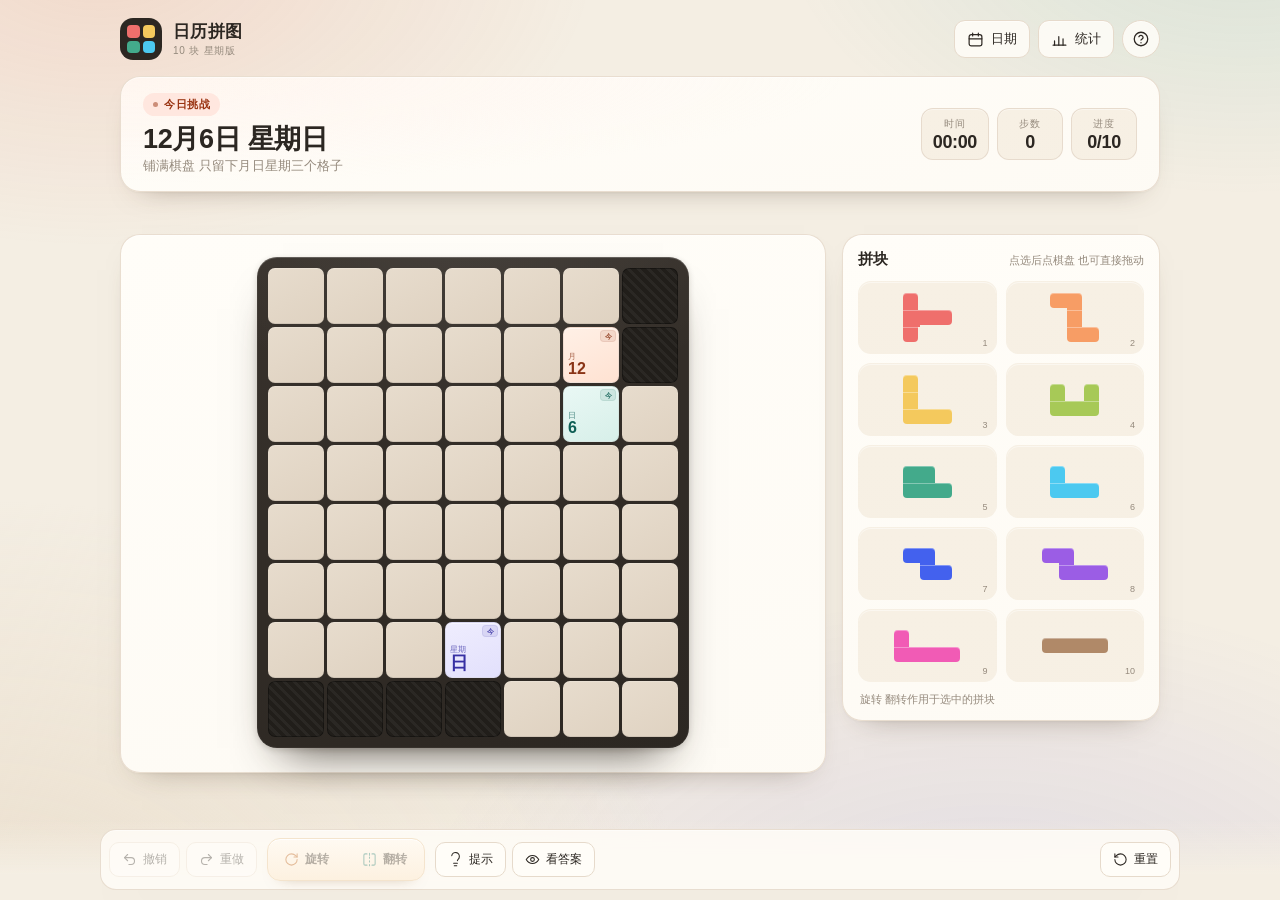
==== calendar-puzzle-standalone.html @ daa24700 "今日自动定位 非Chromium安装引导 横屏适配 旋转翻转分区 新增Android安装包" ====
<!DOCTYPE html>
<html lang="zh-CN">
<head>
  <meta charset="utf-8">
  <meta name="viewport" content="width=device-width, initial-scale=1, viewport-fit=cover, user-scalable=no">
  <meta name="theme-color" content="#f4eee3">
  <meta name="description" content="10 块日历拼图 铺满棋盘 只留下月 日 星期三个格子 每天一道 离线可玩">
  <!-- 单文件离线版 双击即可游玩 不依赖网络 -->
  <title>日历拼图 10 块星期版</title>
  <style>
:root {
  --bg: #f4eee3;
  --bg-deep: #ede2d2;
  --glow1: #fffaf0;
  --glow2: #e9dcc9;
  --surface: #fffdf8;
  --surface-2: #f7f0e4;
  --surface-translucent: rgba(255, 253, 248, 0.84);
  --ink: #2c2722;
  --ink-2: #5d554c;
  --muted: #958a7d;
  --line: #e6dacb;
  --line-strong: #d7c8b5;
  --frame: #38322c;
  --frame-2: #2c2722;
  --cell-empty: #e7dccd;
  --cell-empty-2: #dfd2c1;
  --wall: #211e1a;
  --accent: #e76f51;
  --accent-soft: #ffe7df;
  --accent-ink: #9a3412;
  --teal: #2a9d8f;
  --teal-soft: #dff3ef;
  --indigo: #4f46e5;
  --indigo-soft: #e8e7fd;
  --good: #0f766e;
  --shadow: 0 26px 50px -30px rgba(73, 55, 38, 0.55);
  --shadow-soft: 0 14px 30px -22px rgba(73, 55, 38, 0.55);
  --radius: 20px;
  --radius-sm: 10px;
  --radius-md: 14px;
  --radius-lg: 22px;
  --mini: 15px;
  --mini-r: 4px;
  --piece-r: 10px;
  --ease: cubic-bezier(0.22, 0.9, 0.24, 1);
  --ease-out: cubic-bezier(0.16, 1, 0.3, 1);
  --ease-press: cubic-bezier(0.3, 0.7, 0.35, 1);
  --ring: 0 0 0 3px color-mix(in srgb, var(--accent) 18%, transparent);
  color-scheme: light dark;
}

@media (prefers-color-scheme: dark) {
  :root {
    --bg: #15130f;
    --bg-deep: #100f0c;
    --glow1: #1f1b15;
    --glow2: #191611;
    --surface: #201d18;
    --surface-2: #2a261f;
    --surface-translucent: rgba(32, 29, 24, 0.86);
    --ink: #f4ede2;
    --ink-2: #c8bda9;
    --muted: #8f8370;
    --line: #383228;
    --line-strong: #4a4235;
    --frame: #0f0e0c;
    --frame-2: #080807;
    --cell-empty: #2c2821;
    --cell-empty-2: #26221c;
    --wall: #0a0908;
    --accent: #f07a5c;
    --accent-soft: #3a211a;
    --accent-ink: #ffb39c;
    --teal: #4cc2b2;
    --teal-soft: #142e2b;
    --indigo: #8b85ff;
    --indigo-soft: #211f3d;
    --good: #4cc2b2;
    --shadow: 0 26px 50px -30px rgba(0, 0, 0, 0.8);
    --shadow-soft: 0 14px 30px -22px rgba(0, 0, 0, 0.75);
  }
}

* { box-sizing: border-box; }

html, body {
  margin: 0;
  min-height: 100%;
}

body {
  font-family: -apple-system, BlinkMacSystemFont, "Segoe UI", "PingFang SC", "Hiragino Sans GB", "Microsoft YaHei", sans-serif;
  background: var(--bg);
  color: var(--ink);
  -webkit-font-smoothing: antialiased;
  overflow-x: hidden;
  -webkit-tap-highlight-color: transparent;
}

body::before {
  content: "";
  position: fixed;
  inset: -12%;
  z-index: 0;
  pointer-events: none;
  background: var(--glow1);
  background:
    radial-gradient(46% 38% at 16% 6%, color-mix(in srgb, var(--accent) 16%, transparent), transparent 68%),
    radial-gradient(42% 36% at 88% 2%, color-mix(in srgb, var(--teal) 14%, transparent), transparent 70%),
    radial-gradient(52% 46% at 72% 96%, color-mix(in srgb, var(--indigo) 12%, transparent), transparent 72%),
    radial-gradient(60% 50% at 8% 92%, color-mix(in srgb, var(--glow2) 80%, transparent), transparent 75%);
  animation: aurora 20s ease-in-out infinite alternate;
}

body.modal-open { overflow: hidden; }

button {
  font-family: inherit;
  color: inherit;
}

button:focus-visible,
.btn:focus-visible,
.chip:focus-visible,
.tray-piece:focus-visible,
a.btn:focus-visible {
  outline: 2px solid color-mix(in srgb, var(--accent) 58%, transparent);
  outline-offset: 2px;
}

[hidden] { display: none !important; }

.sprite {
  position: absolute;
  width: 0;
  height: 0;
  overflow: hidden;
}

.ico {
  width: 16px;
  height: 16px;
  flex: 0 0 auto;
  fill: none;
  stroke: currentColor;
  stroke-width: 1.7;
  stroke-linecap: round;
  stroke-linejoin: round;
}

.app {
  position: relative;
  z-index: 1;
  min-height: 100vh;
  min-height: 100dvh;
  display: flex;
  flex-direction: column;
}

/* ---------- 顶栏 ---------- */
.topbar {
  width: min(1080px, 100%);
  margin: 0 auto;
  padding: 18px 20px 10px;
  display: flex;
  align-items: center;
  justify-content: space-between;
  gap: 16px;
  animation: fadeDown 0.7s var(--ease-out) both;
}

.brand {
  display: flex;
  align-items: center;
  gap: 11px;
  user-select: none;
}

.brand-mark {
  width: 42px;
  height: 42px;
  border-radius: 13px;
  background: var(--ink);
  padding: 7px;
  display: grid;
  grid-template-columns: 1fr 1fr;
  gap: 3px;
  box-shadow: var(--shadow-soft);
  flex: 0 0 auto;
  transition: transform 0.4s var(--ease);
}
.brand:hover .brand-mark { transform: rotate(-4deg) scale(1.04); }

.brand-mark i { display: block; border-radius: 4px; transition: transform 0.4s var(--ease); }
.brand-mark i:nth-child(1) { background: #ef6f6c; }
.brand-mark i:nth-child(2) { background: #f4c95d; }
.brand-mark i:nth-child(3) { background: #43aa8b; }
.brand-mark i:nth-child(4) { background: #4cc9f0; }
.brand:hover .brand-mark i:nth-child(1) { transform: translate(-2px, -2px); }
.brand:hover .brand-mark i:nth-child(4) { transform: translate(2px, 2px); }

.brand-text { display: flex; flex-direction: column; line-height: 1.15; }
.brand-text b { font-size: 17px; font-weight: 650; letter-spacing: 0.015em; }
.brand-text small { font-size: 10px; color: var(--muted); letter-spacing: 0.08em; margin-top: 3px; }

.top-actions { display: flex; align-items: center; gap: 8px; flex-wrap: wrap; justify-content: flex-end; }

.btn {
  border: 1px solid var(--line);
  background: var(--surface);
  border-radius: 11px;
  padding: 9px 14px;
  font-size: 13px;
  cursor: pointer;
  display: inline-flex;
  align-items: center;
  justify-content: center;
  gap: 7px;
  box-shadow: 0 1px 0 rgba(255, 255, 255, 0.5) inset;
  transition:
    background-color 0.2s ease,
    border-color 0.2s ease,
    transform 0.22s var(--ease),
    box-shadow 0.22s ease,
    color 0.2s ease;
}
.btn:hover { background: var(--surface-2); border-color: var(--line-strong); transform: translateY(-1px) scale(1.03); }
.btn:active { transform: scale(0.955); box-shadow: none; transition-duration: 0.12s; }
.btn.subtle { background: var(--surface-translucent); backdrop-filter: blur(10px); }
.btn.primary { background: var(--ink); border-color: var(--ink); color: var(--surface); }
.btn.primary:hover { background: var(--ink-2); border-color: var(--ink-2); }
.btn.icon {
  padding: 0;
  display: inline-grid;
  place-items: center;
}
.btn.icon { width: 38px; height: 38px; border-radius: 50%; }
.btn.icon-sm {
  width: auto;
  height: 38px;
  padding: 0 12px;
  gap: 7px;
  border-radius: 11px;
  display: inline-flex;
  align-items: center;
  justify-content: center;
}
.btn.icon-sm .ico { width: 17px; height: 17px; }
.btn.icon .ico { width: 18px; height: 18px; }
.btn.install-btn {
  background: var(--accent);
  border-color: var(--accent);
  color: #fff;
  font-weight: 600;
}
.btn.install-btn:hover { background: #d95f42; border-color: #d95f42; }

/* ---------- 布局 ---------- */
.layout {
  width: min(1080px, 100%);
  margin: 0 auto;
  padding: 6px 20px 20px;
  display: grid;
  grid-template-columns: minmax(0, 1fr) 318px;
  grid-template-areas:
    "challenge challenge"
    "board tray";
  gap: 16px;
  align-items: start;
  flex: 1;
}

.panel {
  background: var(--surface);
  background: linear-gradient(168deg, var(--surface), color-mix(in srgb, var(--surface) 82%, var(--surface-2)));
  border: 1px solid color-mix(in srgb, var(--line) 88%, transparent);
  border-radius: var(--radius);
  box-shadow:
    0 1px 0 color-mix(in srgb, #fff 55%, transparent) inset,
    0 1px 2px rgba(60, 45, 30, 0.04),
    var(--shadow-soft);
}

.challenge {
  grid-area: challenge;
  padding: 16px 22px;
  display: flex;
  align-items: center;
  justify-content: space-between;
  gap: 20px;
  background:
    radial-gradient(120% 160% at 0% 0%, color-mix(in srgb, var(--accent-soft) 34%, transparent), transparent 58%),
    linear-gradient(168deg, var(--surface), color-mix(in srgb, var(--surface) 82%, var(--surface-2)));
  animation: riseIn 0.7s 0.06s var(--ease-out) both;
}

.challenge-left { min-width: 0; }

.challenge-head { display: flex; align-items: center; gap: 8px; flex-wrap: wrap; }

.back-today {
  display: inline-flex;
  align-items: center;
  gap: 5px;
  padding: 4px 10px;
  border: 1px solid var(--line);
  border-radius: 999px;
  background: var(--surface);
  color: var(--muted);
  font-family: inherit;
  font-size: 11px;
  font-weight: 600;
  cursor: pointer;
  transition: color 0.2s ease, border-color 0.2s ease, transform 0.22s var(--ease);
}
.back-today .ico { width: 12px; height: 12px; }
.back-today:hover { color: var(--accent-ink); border-color: var(--accent-soft); }
.back-today:active { transform: scale(0.95); }

.challenge-tag {
  display: inline-flex;
  align-items: center;
  gap: 6px;
  padding: 4px 10px;
  border-radius: 999px;
  background: var(--accent-soft);
  color: var(--accent-ink);
  font-size: 11px;
  font-weight: 600;
  letter-spacing: 0.05em;
  transition: background-color 0.25s ease, color 0.25s ease, transform 0.25s var(--ease);
}
.challenge-tag.free { background: var(--indigo-soft); color: var(--indigo); }
.challenge-tag.done { background: var(--teal-soft); color: var(--good); }
.challenge-tag.pop { animation: tagPop 0.45s var(--ease); }
/* 今日挑战 小圆点轻呼吸 非今日状态保持静止 */
.challenge-tag::before {
  content: '';
  width: 5px;
  height: 5px;
  border-radius: 50%;
  background: currentColor;
  opacity: 0.5;
  animation: tagDot 2.6s ease-in-out infinite;
}
.challenge-tag.free::before,
.challenge-tag.done::before { animation: none; opacity: 0.42; }

.challenge h1 {
  margin: 8px 0 3px;
  font-size: clamp(20px, 3.2vw, 27px);
  font-weight: 650;
  letter-spacing: -0.012em;
  line-height: 1.15;
}
.challenge h1.swap { animation: titleSwap 0.5s var(--ease-out); }

.challenge-sub { margin: 0; font-size: 12.5px; letter-spacing: 0.01em; color: var(--muted); }

.metrics { display: flex; gap: 8px; flex: 0 0 auto; }
.metric {
  min-width: 66px;
  padding: 8px 11px 7px;
  border-radius: 12px;
  background: linear-gradient(165deg, var(--surface-2), color-mix(in srgb, var(--surface-2) 88%, var(--bg)));
  border: 1px solid color-mix(in srgb, var(--line) 90%, transparent);
  box-shadow: 0 1px 0 color-mix(in srgb, #fff 38%, transparent) inset;
  text-align: center;
  transition: transform 0.25s var(--ease), border-color 0.25s ease;
}
.metric span { display: block; font-size: 10px; color: var(--muted); letter-spacing: 0.08em; }
.metric strong {
  display: block;
  margin-top: 2px;
  font-size: 18px;
  font-variant-numeric: tabular-nums;
  letter-spacing: -0.02em;
  line-height: 1.1;
}
.metric strong.bump { animation: metricBump 0.42s var(--ease); }

.board-card {
  grid-area: board;
  padding: 10px 10px 12px;
  display: flex;
  flex-direction: column;
  min-width: 0;
  animation: riseIn 0.75s 0.12s var(--ease-out) both;
}

.board-wrap {
  display: flex;
  align-items: center;
  justify-content: center;
  padding: 12px 4px;
}

.board {
  --cell: 56px;
  --gap: 3px;
  --pad: 11px;
  --piece-r: 10px;
  position: relative;
  isolation: isolate;
  display: grid;
  grid-template-columns: repeat(7, var(--cell));
  grid-auto-rows: var(--cell);
  gap: var(--gap);
  padding: var(--pad);
  border-radius: 20px;
  background:
    radial-gradient(120% 90% at 50% -20%, rgba(255, 255, 255, 0.1), transparent 60%),
    linear-gradient(160deg, var(--frame), var(--frame-2));
  box-shadow:
    inset 0 1px 0 rgba(255, 255, 255, 0.16),
    inset 0 0 0 1px rgba(255, 255, 255, 0.045),
    0 26px 44px -26px rgba(30, 22, 14, 0.82),
    0 2px 6px rgba(30, 22, 14, 0.16);
  touch-action: none;
  user-select: none;
  margin: 0 auto;
}

/* 拼块整体形状层 */
.piece-layer {
  position: absolute;
  left: var(--pad);
  top: var(--pad);
  width: calc(var(--cell) * 7 + var(--gap) * 6);
  height: calc(var(--cell) * 8 + var(--gap) * 7);
  pointer-events: none;
  z-index: 2;
}

.piece {
  position: absolute;
  filter: drop-shadow(0 3px 3px rgba(28, 19, 10, 0.24));
  will-change: transform, opacity;
}
.piece-cell {
  position: absolute;
  display: block;
}
.piece.enter { animation: pieceIn 0.36s var(--ease-out) backwards; }
.piece.hint-piece {
  opacity: 0.42;
  animation: hintFloat 1.7s ease-in-out infinite;
  filter: drop-shadow(0 0 8px rgba(231, 111, 81, 0.45));
}
.piece.answer-piece { filter: drop-shadow(0 4px 5px rgba(28, 19, 10, 0.28)); }
.piece.reveal-piece { animation: pieceReveal 0.5s var(--ease-out) both; }
.piece.out { pointer-events: none; }

.cell {
  position: relative;
  border-radius: 7px;
  background: var(--cell-empty);
  transition: background-color 0.2s ease, box-shadow 0.2s ease, transform 0.16s var(--ease-press);
  animation: cellIn 0.5s var(--ease-out) backwards;
  animation-delay: calc(var(--i, 0) * 9ms + 120ms);
}

.board:not(.locked) .cell.empty:active { transform: scale(0.93); }

.cell.empty {
  background: linear-gradient(150deg, var(--cell-empty), var(--cell-empty-2));
  box-shadow:
    inset 0 1px 0 rgba(255, 255, 255, 0.16),
    inset 0 -1px 0 rgba(0, 0, 0, 0.08);
}

.board:not(.locked) .cell.empty:hover {
  background: linear-gradient(150deg, color-mix(in srgb, var(--cell-empty) 88%, #fff), var(--cell-empty-2));
  transform: scale(1.02);
}

.cell.wall {
  background:
    repeating-linear-gradient(45deg, rgba(255, 255, 255, 0.045) 0 3px, transparent 3px 7px),
    var(--wall);
  box-shadow: inset 0 0 0 1px rgba(0, 0, 0, 0.35);
}

.cell.target {
  display: flex;
  flex-direction: column;
  justify-content: flex-end;
  align-items: flex-start;
  padding: 3px 4px 4px;
  border: 1px solid rgba(0, 0, 0, 0.06);
  box-shadow: inset 0 1px 0 rgba(255, 255, 255, 0.45);
}
.cell.target.month { background: linear-gradient(156deg, #fff0e6, #ffe2d2); color: #8a3416; }
.cell.target.day { background: linear-gradient(156deg, #e9f8f4, #d7efe9); color: #0f5f55; }
.cell.target.week { background: linear-gradient(156deg, #efedfe, #e2e0fc); color: #3730a3; }

.cell.target { position: relative; }
/* 今日目标格角标 用轻呼吸提示 不干扰数字 */
.cell.target.today-cell::after {
  content: '今';
  position: absolute;
  top: 2px;
  right: 2px;
  min-width: 12px;
  height: 12px;
  padding: 0 2px;
  display: grid;
  place-items: center;
  border-radius: 4px;
  background: color-mix(in srgb, currentColor 12%, transparent);
  box-shadow: inset 0 0 0 1px color-mix(in srgb, currentColor 10%, transparent);
  font-size: 7px;
  font-weight: 700;
  line-height: 1;
  letter-spacing: 0;
  opacity: 0.86;
  animation: todayBreath 3.4s ease-in-out infinite;
}

/* 深色模式下日期格配色 避免浅底刺眼 */
@media (prefers-color-scheme: dark) {
  .cell.target { border-color: rgba(255, 255, 255, 0.06); box-shadow: inset 0 1px 0 rgba(255, 255, 255, 0.07); }
  .cell.target.month { background: linear-gradient(156deg, #3a2418, #2e1c12); color: #ffb39c; }
  .cell.target.day { background: linear-gradient(156deg, #17302b, #132724); color: #7ee0cf; }
  .cell.target.week { background: linear-gradient(156deg, #242144, #1c1a36); color: #b3aefc; }
}

.cell-sub {
  font-size: 8px;
  line-height: 1;
  opacity: 0.72;
  letter-spacing: 0.04em;
}
.cell-main {
  font-size: clamp(13px, 2.2vw, 16px);
  font-weight: 700;
  line-height: 1.05;
  font-variant-numeric: tabular-nums;
}
.cell.target.week .cell-main { font-size: clamp(15px, 2.6vw, 18px); }

.cell.preview-valid {
  background: rgba(42, 157, 143, 0.22);
  box-shadow: inset 0 0 0 2px var(--teal);
  transform: scale(0.98);
}
.cell.preview-invalid {
  background: rgba(231, 111, 81, 0.2);
  box-shadow: inset 0 0 0 2px var(--accent);
  transform: scale(0.98);
}

.board.locked .cell { cursor: default; }
.board.shake { animation: boardShake 0.5s ease; }

.answer-bar {
  margin: 2px 6px 0;
  padding: 10px 12px;
  border-radius: 12px;
  border: 1px solid var(--line);
  background: var(--surface-2);
  display: flex;
  align-items: center;
  justify-content: space-between;
  gap: 10px;
  flex-wrap: wrap;
  font-size: 12px;
  color: var(--ink-2);
}
.answer-bar:not([hidden]) { animation: riseIn 0.4s var(--ease-out) both; }
.answer-actions { display: flex; gap: 6px; }
.mini-btn {
  border: 1px solid var(--line-strong);
  background: var(--surface);
  border-radius: 9px;
  padding: 5px 10px;
  font-size: 12px;
  cursor: pointer;
  transition: background-color 0.2s ease, transform 0.2s var(--ease), border-color 0.2s ease;
}
.mini-btn:hover { background: var(--surface-2); transform: translateY(-1px) scale(1.04); }
.mini-btn:active { transform: scale(0.96); }

/* ---------- 拼块托盘 ---------- */
.tray-card {
  grid-area: tray;
  padding: 15px 15px 13px;
  --mini: 15px;
  --mini-r: 4px;
  animation: riseIn 0.75s 0.18s var(--ease-out) both;
}

.tray-head {
  display: flex;
  align-items: baseline;
  justify-content: space-between;
  gap: 10px;
}
.tray-head h2 { margin: 0; font-size: 15px; letter-spacing: 0.02em; }
.tray-head span { font-size: 10.5px; color: var(--muted); }

.tray {
  margin-top: 12px;
  display: grid;
  grid-template-columns: repeat(2, minmax(0, 1fr));
  gap: 9px;
}

.tray-piece {
  position: relative;
  min-height: 73px;
  padding: 7px;
  border: 1px dashed transparent;
  border-radius: 13px;
  background: linear-gradient(180deg, var(--surface-2), color-mix(in srgb, var(--surface-2) 88%, var(--bg)));
  box-shadow: 0 1px 0 color-mix(in srgb, #fff 42%, transparent) inset;
  display: flex;
  align-items: center;
  justify-content: center;
  cursor: grab;
  touch-action: none;
  animation: trayIn 0.5s var(--ease-out) backwards;
  animation-delay: calc(var(--ti, 0) * 45ms + 220ms);
  transition:
    background-color 0.2s ease,
    border-color 0.2s ease,
    box-shadow 0.25s ease,
    opacity 0.25s ease,
    transform 0.25s var(--ease);
}
.tray-piece:hover {
  background: var(--surface);
  border-color: var(--line-strong);
  transform: translateY(-2px) scale(1.02);
}
.tray-piece:active { cursor: grabbing; transform: scale(0.96); }
.tray-piece.selected {
  background: var(--surface);
  border-color: var(--accent);
  box-shadow: 0 0 0 3px rgba(231, 111, 81, 0.14), 0 12px 24px -18px rgba(231, 111, 81, 0.7);
  transform: translateY(-2px);
}
.tray-piece.placed { opacity: 0.34; cursor: pointer; }
.tray-piece.placed .mini { filter: saturate(0.4); }
.tray-piece.hinting { animation: hintPiece 1.6s ease-in-out infinite; }

.mini {
  position: relative;
  display: block;
  transition: transform 0.3s var(--ease);
}
.tray-piece.selected .mini { transform: translateY(-1px) scale(1.03); }
/* 旋转 翻转后在托盘里做一次形变衔接 */
.mini.turn { animation: miniTurn 0.34s var(--ease-out); }
.mini.flipx { animation: miniFlip 0.34s var(--ease-out); }
.mini-cell {
  position: absolute;
  display: block;
  box-shadow: inset 0 1px 0 rgba(255, 255, 255, 0.35);
}
.tray-num {
  position: absolute;
  right: 8px;
  bottom: 5px;
  font-size: 9px;
  color: var(--muted);
  font-variant-numeric: tabular-nums;
}

.tray-foot {
  margin: 11px 2px 0;
  font-size: 10.5px;
  color: var(--muted);
}

/* ---------- 底部操作栏 ---------- */
.dock {
  position: sticky;
  bottom: 0;
  z-index: 30;
  padding: 10px 20px calc(10px + env(safe-area-inset-bottom));
  background: linear-gradient(to top, var(--bg) 32%, transparent);
  animation: riseIn 0.7s 0.24s var(--ease-out) both;
}

.dock-inner {
  width: min(1080px, 100%);
  margin: 0 auto;
  padding: 8px;
  display: flex;
  align-items: center;
  gap: 10px;
  flex-wrap: wrap;
  border: 1px solid color-mix(in srgb, var(--line) 90%, transparent);
  border-radius: 16px;
  background: color-mix(in srgb, var(--surface) 82%, transparent);
  backdrop-filter: blur(20px) saturate(1.15);
  -webkit-backdrop-filter: blur(20px) saturate(1.15);
  box-shadow:
    0 1px 0 color-mix(in srgb, #fff 45%, transparent) inset,
    var(--shadow);
}

.dock-group { display: flex; gap: 6px; }
.dock-right { margin-left: auto; }

/* 旋转 翻转 独立成簇 图标语义与配色分开 */
.dock-group.dock-transform {
  position: relative;
  padding: 3px;
  border: 1px solid #f4e4cd;
  border-radius: 13px;
  background: linear-gradient(180deg, #fffaf2 0%, #fdf1e0 100%);
  box-shadow: inset 0 1px 0 rgba(255, 255, 255, 0.9), 0 8px 16px -14px rgba(120, 80, 30, 0.55);
}
.dock-transform .dock-btn {
  border-color: transparent;
  background: transparent;
  transition: background-color 0.2s ease, border-color 0.2s ease, transform 0.18s var(--ease), box-shadow 0.2s ease;
}
.dock-transform .dock-btn span { font-weight: 600; letter-spacing: 0.04em; }
#btnRotate .ico { color: #b45309; }
#btnFlip .ico { color: #0f766e; }
.dock-transform .dock-btn:hover { background: #fff; border-color: #f0ddc2; }
.dock-transform .dock-btn:active { transform: scale(0.95); }

.dock-transform.hint { animation: dockPulse 0.9s ease 2; }
.dock-transform.hint #btnRotate .ico { animation: spinOnce 1s cubic-bezier(0.45, 0, 0.2, 1); }
.dock-transform.hint #btnFlip .ico { animation: flipOnce 1s cubic-bezier(0.45, 0, 0.2, 1); }

@keyframes dockPulse {
  0%, 100% { transform: scale(1); }
  40% { transform: scale(1.05); box-shadow: inset 0 1px 0 rgba(255, 255, 255, 0.9), 0 12px 22px -14px rgba(120, 80, 30, 0.5); }
}
@keyframes spinOnce {
  from { transform: rotate(0deg); }
  to { transform: rotate(360deg); }
}
@keyframes flipOnce {
  0% { transform: scaleX(1); }
  45% { transform: scaleX(-1); }
  100% { transform: scaleX(1); }
}

.dock-btn {
  border: 1px solid var(--line);
  background: var(--surface);
  border-radius: 10px;
  padding: 8px 12px;
  font-size: 12px;
  cursor: pointer;
  display: inline-flex;
  align-items: center;
  justify-content: center;
  gap: 6px;
  white-space: nowrap;
  transition:
    background-color 0.2s ease,
    border-color 0.2s ease,
    opacity 0.2s ease,
    transform 0.24s var(--ease),
    box-shadow 0.24s ease;
}
.dock-btn .ico { width: 15px; height: 15px; }
.dock-btn:hover:not(:disabled) {
  background: var(--surface-2);
  border-color: var(--line-strong);
  transform: translateY(-1px) scale(1.04);
  box-shadow: 0 8px 16px -12px rgba(40, 28, 18, 0.6);
}
.dock-btn:active:not(:disabled) { transform: scale(0.95); box-shadow: none; }
.dock-btn:disabled { opacity: 0.34; cursor: default; }
.dock-btn.flash { animation: flashBtn 1.1s ease; }

/* ---------- 拖拽影子 ---------- */
.drag-ghost {
  position: fixed;
  left: 0;
  top: 0;
  z-index: 60;
  display: block;
  pointer-events: none;
  opacity: 0;
  transform-origin: 0 0;
  filter: drop-shadow(0 16px 18px rgba(25, 18, 12, 0.3));
  transition: opacity 0.16s ease;
}
.drag-ghost.show { opacity: 0.96; }
.drag-ghost .ghost-cell {
  position: absolute;
  display: block;
}
.drag-ghost.invalid { opacity: 0.4; filter: grayscale(0.4) drop-shadow(0 12px 14px rgba(25, 18, 12, 0.22)); }

/* ---------- 安装引导 ---------- */
.install-tip {
  position: fixed;
  left: 50%;
  bottom: calc(64px + env(safe-area-inset-bottom));
  z-index: 65;
  width: min(340px, calc(100vw - 24px));
  display: flex;
  align-items: center;
  gap: 9px;
  padding: 8px 9px 8px 11px;
  border: 1px solid color-mix(in srgb, var(--line) 90%, transparent);
  border-radius: 15px;
  background: color-mix(in srgb, var(--surface) 92%, transparent);
  backdrop-filter: blur(14px) saturate(1.1);
  -webkit-backdrop-filter: blur(14px) saturate(1.1);
  box-shadow:
    0 1px 0 color-mix(in srgb, #fff 45%, transparent) inset,
    0 20px 36px -22px rgba(30, 22, 14, 0.6);
  opacity: 0;
  pointer-events: none;
  transform: translate(-50%, 18px) scale(0.96);
  transition: opacity 0.28s ease, transform 0.38s var(--ease-out);
}
.install-tip.show {
  opacity: 1;
  pointer-events: auto;
  transform: translate(-50%, 0) scale(1);
}
.install-tip-icon {
  width: 32px;
  height: 32px;
  flex: 0 0 auto;
  display: grid;
  place-items: center;
  border-radius: 10px;
  background: var(--accent-soft);
  color: var(--accent-ink);
}
.install-tip-icon .ico { width: 16px; height: 16px; }
.install-tip-text { flex: 1; min-width: 0; line-height: 1.25; }
.install-tip-text strong { display: block; font-size: 12.5px; letter-spacing: 0.01em; }
.install-tip-text span { display: block; margin-top: 1px; font-size: 10px; color: var(--muted); }
.install-tip-go {
  flex: 0 0 auto;
  padding: 8px 13px;
  font-size: 12px;
  border-radius: 9px;
}
.install-tip-close {
  width: 26px;
  height: 26px;
  flex: 0 0 auto;
  display: grid;
  place-items: center;
  padding: 0;
  border: 0;
  border-radius: 50%;
  background: transparent;
  color: var(--muted);
  cursor: pointer;
  transition: color 0.2s ease, transform 0.25s var(--ease);
}
.install-tip-close:hover { color: var(--ink); transform: rotate(90deg); }
.install-tip-close:active { transform: rotate(90deg) scale(0.9); }
.install-tip-close .ico { width: 14px; height: 14px; }

/* ---------- 提示条 ---------- */
.toast {
  position: fixed;
  left: 50%;
  bottom: calc(96px + env(safe-area-inset-bottom));
  z-index: 70;
  transform: translate(-50%, 16px) scale(0.94);
  opacity: 0;
  pointer-events: none;
  max-width: min(90vw, 520px);
  padding: 10px 17px;
  border-radius: 999px;
  border: 1px solid rgba(255, 255, 255, 0.07);
  background: color-mix(in srgb, var(--ink) 94%, transparent);
  color: var(--surface);
  font-size: 12.5px;
  letter-spacing: 0.01em;
  text-align: center;
  backdrop-filter: blur(6px);
  -webkit-backdrop-filter: blur(6px);
  box-shadow: 0 16px 30px -18px rgba(0, 0, 0, 0.7);
  transition: opacity 0.24s ease, transform 0.3s var(--ease-out);
}
.toast.show { opacity: 1; transform: translate(-50%, 0) scale(1); }

/* ---------- 弹层 ---------- */
.modal {
  position: fixed;
  inset: 0;
  z-index: 80;
  padding: 18px;
  display: flex;
  align-items: center;
  justify-content: center;
  background: color-mix(in srgb, var(--frame) 52%, transparent);
  backdrop-filter: blur(10px) saturate(1.05);
  -webkit-backdrop-filter: blur(10px) saturate(1.05);
  opacity: 0;
  visibility: hidden;
  transition: opacity 0.3s ease, visibility 0.34s ease;
}
.modal.open { opacity: 1; visibility: visible; }

.modal-card {
  position: relative;
  width: min(560px, 100%);
  max-height: calc(100vh - 36px);
  overflow: auto;
  padding: 22px 24px 24px;
  border-radius: 24px;
  background: var(--surface);
  background: linear-gradient(168deg, var(--surface), color-mix(in srgb, var(--surface) 86%, var(--surface-2)));
  border: 1px solid color-mix(in srgb, var(--line) 88%, transparent);
  box-shadow:
    0 1px 0 color-mix(in srgb, #fff 50%, transparent) inset,
    0 34px 70px -30px rgba(20, 14, 8, 0.62);
  opacity: 0;
  transform: translateY(22px) scale(0.965);
  transition: transform 0.34s var(--ease-out), opacity 0.26s ease;
  -webkit-overflow-scrolling: touch;
}
.modal.open .modal-card { opacity: 1; transform: translateY(0) scale(1); }

.modal.open .modal-card > *:not(.confetti):not(.win-check) {
  animation: modalItem 0.5s var(--d, 0ms) var(--ease-out) both;
}

.modal-head {
  display: flex;
  align-items: center;
  justify-content: space-between;
  gap: 12px;
  margin-bottom: 14px;
}
.modal-head h2 { margin: 0; font-size: 19px; letter-spacing: 0.02em; }
.modal-close {
  width: 34px;
  height: 34px;
  border-radius: 50%;
  border: 1px solid var(--line);
  background: var(--surface-2);
  cursor: pointer;
  color: var(--ink-2);
  flex: 0 0 auto;
  display: grid;
  place-items: center;
  transition: background-color 0.2s ease, transform 0.25s var(--ease), color 0.2s ease;
}
.modal-close .ico { width: 16px; height: 16px; }
.modal-close:hover { background: var(--line); color: var(--ink); transform: rotate(90deg) scale(1.06); }
.modal-close:active { transform: scale(0.94); }

.date-preview {
  display: flex;
  align-items: baseline;
  justify-content: space-between;
  gap: 12px;
  padding: 12px 14px;
  margin-bottom: 16px;
  border-radius: 12px;
  background: linear-gradient(160deg, var(--surface-2), color-mix(in srgb, var(--surface-2) 86%, var(--bg)));
  border: 1px solid color-mix(in srgb, var(--line) 90%, transparent);
  box-shadow: 0 1px 0 color-mix(in srgb, #fff 40%, transparent) inset;
}
.date-preview strong { font-size: 16px; }
.date-preview span { font-size: 10.5px; color: var(--muted); }

.date-section { margin-bottom: 14px; }
.date-section h3 { margin: 0 0 7px; font-size: 11px; color: var(--muted); font-weight: 600; letter-spacing: 0.1em; }

.chips { display: grid; gap: 6px; }
.month-chips { grid-template-columns: repeat(6, minmax(0, 1fr)); }
.day-chips { grid-template-columns: repeat(7, minmax(0, 1fr)); }
.week-chips { grid-template-columns: repeat(7, minmax(0, 1fr)); }

.chip {
  padding: 8px 0;
  border-radius: 9px;
  border: 1px solid var(--line);
  background: var(--surface-2);
  font-size: 12.5px;
  cursor: pointer;
  font-variant-numeric: tabular-nums;
  transition: background-color 0.2s ease, color 0.2s ease, border-color 0.2s ease, transform 0.2s var(--ease);
}
.chip:hover { background: var(--surface); border-color: var(--line-strong); transform: translateY(-1px) scale(1.05); }
.chip:active { transform: scale(0.93); transition-duration: 0.12s; }
.chip.on {
  background: var(--ink);
  border-color: var(--ink);
  color: var(--surface);
  font-weight: 600;
  transform: scale(1.02);
  box-shadow: 0 10px 20px -14px rgba(44, 39, 34, 0.7);
}

.date-warning {
  margin: 4px 0 16px;
  font-size: 11px;
  color: var(--accent-ink);
  background: var(--accent-soft);
  padding: 8px 11px;
  border-radius: 9px;
}
.date-warning[hidden] { display: none; }

.modal-actions {
  display: flex;
  align-items: center;
  gap: 8px;
  justify-content: flex-end;
  flex-wrap: wrap;
}
.modal-actions .btn.primary { margin-left: auto; }

/* ---------- 统计 ---------- */
.stats-grid {
  display: grid;
  grid-template-columns: repeat(2, minmax(0, 1fr));
  gap: 10px;
  margin-bottom: 20px;
}
.stat-card {
  padding: 12px 14px;
  border-radius: 13px;
  border: 1px solid color-mix(in srgb, var(--line) 90%, transparent);
  background: linear-gradient(160deg, var(--surface-2), color-mix(in srgb, var(--surface-2) 86%, var(--bg)));
  box-shadow: 0 1px 0 color-mix(in srgb, #fff 38%, transparent) inset;
  animation: riseIn 0.45s var(--ease-out) backwards;
  animation-delay: calc(60ms + var(--i, 0) * 55ms);
}
.stat-card span { display: block; font-size: 10.5px; color: var(--muted); margin-bottom: 5px; }
.stat-card strong {
  font-size: 22px;
  font-variant-numeric: tabular-nums;
  letter-spacing: -0.01em;
}
.stat-card em { font-style: normal; font-size: 11px; color: var(--muted); margin-left: 4px; }

.heatmap-block {
  padding-top: 16px;
  border-top: 1px solid var(--line);
}
.heatmap-title {
  display: flex;
  align-items: baseline;
  justify-content: space-between;
  gap: 10px;
}
.heatmap-title h3 { margin: 0; font-size: 14px; }
.heatmap-title span { font-size: 10px; color: var(--muted); }
.heatmap-week {
  margin: 10px 0 5px;
  font-size: 9px;
  color: var(--muted);
  letter-spacing: 0.05em;
  display: grid;
  grid-template-columns: repeat(7, 1fr);
  gap: 4px;
  text-align: center;
}
.heatmap {
  display: grid;
  grid-template-columns: repeat(7, 1fr);
  gap: 4px;
}
.heat-cell {
  aspect-ratio: 1;
  border-radius: 6px;
  border: 1px solid transparent;
  background: var(--surface-2);
  display: grid;
  place-items: center;
  font-size: 8.5px;
  color: var(--muted);
  animation: cellIn 0.4s var(--ease-out) backwards;
  animation-delay: calc(var(--i, 0) * 6ms);
  transition: transform 0.2s var(--ease);
}
.heat-cell:hover { transform: scale(1.12); }
.heat-cell.solved {
  background: var(--accent);
  border-color: rgba(255, 255, 255, 0.35);
  color: #fff;
  font-weight: 600;
}
.heat-cell.solved.free {
  background: var(--teal);
  color: #fff;
}
.heat-cell.future { opacity: 0.36; }
.heat-cell.today { outline: 2px solid var(--ink); outline-offset: 1px; }

.hint-text {
  margin: 10px 0 0;
  font-size: 10.5px;
  color: var(--muted);
  line-height: 1.5;
}
.stats-foot { margin: 14px 0 0; font-size: 10.5px; color: var(--muted); }

/* ---------- 帮助 ---------- */
.help-card { width: min(620px, 100%); }
.help-section { margin-bottom: 20px; }
.help-section:last-child { margin-bottom: 0; }
.help-section h3 { margin: 0 0 8px; font-size: 14px; }
.help-section p { margin: 0 0 8px; font-size: 12.5px; color: var(--ink-2); line-height: 1.65; }
.help-section ul, .help-section ol { margin: 0 0 8px; padding-left: 20px; }
.help-section li { font-size: 12.5px; color: var(--ink-2); line-height: 1.7; margin-bottom: 3px; }
.help-note {
  padding: 8px 11px;
  border-radius: 9px;
  background: var(--surface-2);
  border: 1px solid var(--line);
  color: var(--muted) !important;
  font-size: 11.5px !important;
}
.help-download { display: inline-flex; margin-top: 4px; text-decoration: none; }

/* ---------- 胜利 ---------- */
.win-card { text-align: center; overflow: hidden; }
.win-check {
  width: 64px;
  height: 64px;
  margin: 6px auto 12px;
  border-radius: 50%;
  background: linear-gradient(160deg, #4cc2b2, var(--teal));
  color: #fff;
  display: grid;
  place-items: center;
  box-shadow: 0 18px 30px -16px rgba(42, 157, 143, 0.8);
  animation: checkPop 0.6s 80ms var(--ease) both;
}
.win-check .ico { width: 30px; height: 30px; stroke-width: 2.2; }
.win-card h2 { margin: 0 0 6px; font-size: 23px; }
.win-sub { margin: 0; font-size: 12.5px; color: var(--muted); }
.win-stats {
  display: grid;
  grid-template-columns: repeat(3, 1fr);
  gap: 9px;
  margin: 18px 0 12px;
}
.win-stats div {
  padding: 11px 8px;
  border-radius: 12px;
  background: var(--surface-2);
  border: 1px solid var(--line);
}
.win-stats span { display: block; font-size: 10px; color: var(--muted); margin-bottom: 4px; }
.win-stats strong { font-size: 19px; font-variant-numeric: tabular-nums; }
.win-note { min-height: 17px; margin: 0 0 16px; font-size: 11.5px; color: var(--muted); }
.win-actions { justify-content: center; }
.win-actions .btn.primary { margin-left: 0; }

.confetti { position: absolute; inset: 0; pointer-events: none; overflow: hidden; }
.confetti i {
  position: absolute;
  top: -18px;
  width: 7px;
  height: 13px;
  border-radius: 2px;
  animation: confettiFall linear forwards;
}

/* ---------- 动效 ---------- */
@keyframes aurora {
  0% { transform: translate3d(0, 0, 0) scale(1); }
  100% { transform: translate3d(2%, -2%, 0) scale(1.06); }
}
@keyframes fadeDown {
  from { opacity: 0; transform: translateY(-12px); }
  to { opacity: 1; transform: none; }
}
@keyframes riseIn {
  from { opacity: 0; transform: translateY(16px) scale(0.985); }
  to { opacity: 1; transform: none; }
}
@keyframes cellIn {
  from { opacity: 0; transform: scale(0.84); }
  to { opacity: 1; transform: scale(1); }
}
@keyframes trayIn {
  from { opacity: 0; transform: translateY(10px) scale(0.96); }
  to { opacity: 1; transform: none; }
}
@keyframes pieceIn {
  0% { opacity: 0; transform: translateY(7px) scale(0.94); }
  68% { opacity: 1; transform: translateY(0) scale(1.02); }
  100% { opacity: 1; transform: none; }
}
@keyframes pieceReveal {
  0% { opacity: 0; transform: translateY(7px) scale(0.9); }
  70% { opacity: 1; transform: translateY(0) scale(1.03); }
  100% { opacity: 1; transform: none; }
}
@keyframes hintFloat {
  0%, 100% { opacity: 0.32; }
  50% { opacity: 0.6; }
}
@keyframes modalItem {
  from { opacity: 0; transform: translateY(10px); }
  to { opacity: 1; transform: none; }
}
@keyframes titleSwap {
  0% { opacity: 0; transform: translateY(6px); }
  100% { opacity: 1; transform: none; }
}
@keyframes tagPop {
  0%, 100% { transform: scale(1); }
  45% { transform: scale(1.12); }
}
@keyframes tagDot {
  0%, 100% { opacity: 0.3; transform: scale(0.85); }
  50% { opacity: 0.8; transform: scale(1.15); }
}
@keyframes todayBreath {
  0%, 100% { opacity: 0.68; transform: scale(1); }
  50% { opacity: 0.95; transform: scale(1.04); }
}
@keyframes miniTurn {
  from { transform: rotate(-90deg); opacity: 0.55; }
  to { transform: none; opacity: 1; }
}
@keyframes miniFlip {
  from { transform: scaleX(-1); opacity: 0.55; }
  to { transform: none; opacity: 1; }
}
@keyframes metricBump {
  0% { transform: scale(1); }
  40% { transform: scale(1.22); color: var(--accent); }
  100% { transform: scale(1); }
}
@keyframes boardShake {
  0%, 100% { transform: translateX(0); }
  20% { transform: translateX(-5px); }
  40% { transform: translateX(4px); }
  60% { transform: translateX(-3px); }
  80% { transform: translateX(2px); }
}
@keyframes hintPiece {
  0%, 100% { box-shadow: 0 0 0 0 rgba(231, 111, 81, 0); }
  50% { box-shadow: 0 0 0 4px rgba(231, 111, 81, 0.18); }
}
@keyframes flashBtn {
  0%, 100% { background: var(--surface); }
  35%, 65% { background: var(--accent-soft); border-color: var(--accent); }
}
@keyframes checkPop {
  0% { transform: scale(0.55); opacity: 0; }
  70% { transform: scale(1.08); opacity: 1; }
  100% { transform: scale(1); }
}
@keyframes confettiFall {
  0% { transform: translateY(0) rotate(0deg); opacity: 1; }
  100% { transform: translateY(360px) rotate(540deg); opacity: 0; }
}

/* 触摸设备不保留 hover 抬起 避免点完还悬着 */
@media (hover: none) {
  .btn:hover,
  .dock-btn:hover:not(:disabled),
  .tray-piece:hover,
  .chip:hover,
  .mini-btn:hover,
  .modal-close:hover,
  .install-tip-close:hover,
  .brand:hover .brand-mark,
  .board:not(.locked) .cell.empty:hover { transform: none; }
  .brand:hover .brand-mark i:nth-child(1),
  .brand:hover .brand-mark i:nth-child(4) { transform: none; }
}

@media (prefers-reduced-motion: reduce) {
  *, *::before, *::after {
    animation-duration: 0.001ms !important;
    animation-iteration-count: 1 !important;
    transition-duration: 0.001ms !important;
    scroll-behavior: auto !important;
  }
}

/* ---------- 响应式 ---------- */
@media (max-width: 900px) {
  .layout {
    grid-template-columns: minmax(0, 1fr);
    grid-template-areas:
      "challenge"
      "board"
      "tray";
    gap: 10px;
    padding: 2px 10px 10px;
  }

  .topbar { padding: 10px 12px 6px; gap: 10px; }
  .brand { gap: 8px; }
  .brand-mark { width: 36px; height: 36px; padding: 6px; border-radius: 11px; }
  .brand-text b { font-size: 15px; }
  .brand-text small { font-size: 9px; margin-top: 2px; }
  .top-actions { gap: 6px; }
  .top-actions .label { display: none; }
  .btn { padding: 7px 10px; font-size: 12px; }
  .btn.icon-sm { width: 34px; height: 34px; padding: 0; }
  .btn.icon { width: 34px; height: 34px; }
  .btn.icon-sm .ico, .btn.icon .ico { width: 16px; height: 16px; }

  .challenge {
    padding: 8px 12px;
    flex-wrap: nowrap;
    gap: 8px;
  }
  .challenge-left { display: flex; align-items: center; gap: 7px; flex: 1 1 auto; min-width: 0; }
  .challenge-tag { padding: 2px 7px; font-size: 9px; flex: 0 0 auto; }
  .challenge h1 {
    margin: 0;
    font-size: 16px;
    white-space: nowrap;
    overflow: hidden;
    text-overflow: ellipsis;
  }
  .challenge-sub { display: none; }
  .metrics { width: auto; flex: 0 0 auto; gap: 5px; }
  .metric { min-width: 0; padding: 3px 6px; border-radius: 8px; }
  .metric span { font-size: 8px; }
  .metric strong { font-size: 13px; margin-top: 1px; }

  .board-card { padding: 4px 4px 6px; }
  .board-wrap { padding: 4px 2px; }
  .board {
    --cell: max(28px, min(11.5vw, 46px, calc((100vh - 430px) / 8)));
    --cell: max(28px, min(11.5vw, 46px, calc((100dvh - 430px) / 8)));
    --gap: 2px;
    --pad: 8px;
    --piece-r: 7px;
    border-radius: 16px;
  }
  .cell { border-radius: 6px; }
  .cell.target { padding: 2px 3px 3px; }
  .cell-sub { font-size: 7px; }
  .cell-main { font-size: clamp(12px, 3.4vw, 15px); }
  .cell.target.week .cell-main { font-size: clamp(14px, 4vw, 17px); }

  .tray-card { padding: 8px 9px 6px; --mini: 11px; --mini-r: 3px; }
  .tray-head h2 { font-size: 13px; }
  .tray-head span { display: none; }
  .tray { grid-template-columns: repeat(5, minmax(0, 1fr)); gap: 5px; margin-top: 6px; }
  .tray-piece { min-height: 47px; padding: 3px; border-radius: 9px; }
  .tray-piece:hover { transform: none; }
  .tray-num { display: none; }
  .tray-foot { display: none; }

  .dock { padding: 5px 8px calc(5px + env(safe-area-inset-bottom)); }
  .dock-inner { gap: 5px; padding: 5px; border-radius: 13px; }
  .dock-group { gap: 3px; }
  .dock-btn { padding: 7px; font-size: 10.5px; border-radius: 8px; min-width: 34px; }
  .dock-btn span { display: none; }
  /* 旋转与翻转常驻文字标签 避免只看图标分不清 */
  .dock-transform .dock-btn { padding: 7px 9px; min-width: 0; gap: 5px; }
  .dock-transform .dock-btn span { display: inline; font-size: 10px; }
  .dock-btn .ico { width: 15px; height: 15px; }
  .toast { bottom: calc(76px + env(safe-area-inset-bottom)); font-size: 12px; }
  body.tip-open .toast { bottom: calc(150px + env(safe-area-inset-bottom)); }
  .install-tip { bottom: calc(62px + env(safe-area-inset-bottom)); padding: 7px 8px 7px 10px; }

  .modal { padding: 12px; align-items: flex-end; }
  .modal-card {
    width: 100%;
    max-height: calc(100vh - 28px);
    border-radius: 20px;
    padding: 18px;
  }
  .stats-grid { gap: 8px; }
  .stat-card strong { font-size: 20px; }
}

/* 手机横屏 棋盘与拼块并排 工具栏不再压住棋盘 */
@media (max-height: 560px) and (orientation: landscape) {
  .topbar { padding: 6px 14px 2px; }
  .brand-mark { width: 32px; height: 32px; padding: 5px; border-radius: 10px; }
  .brand-text small { display: none; }
  .top-actions .label { display: none; }
  .btn, .btn.icon-sm, .btn.icon { width: 32px; height: 32px; padding: 0; justify-content: center; }
  .btn.icon-sm .ico, .btn.icon .ico { width: 15px; height: 15px; }

  .challenge { display: none; }

  .layout {
    grid-template-columns: minmax(0, 1fr) minmax(196px, 228px);
    grid-template-areas: "board tray";
    gap: 10px;
    padding: 0 10px 8px;
  }

  .board-card { padding: 5px; }
  .board {
    --cell: max(26px, calc((100dvh - 158px) / 8));
    --gap: 2px;
    --pad: 8px;
    --piece-r: 7px;
    border-radius: 16px;
  }
  .cell { border-radius: 5px; }
  .cell.target { padding: 1px 2px 2px; }
  .cell-sub { font-size: 7px; }
  .cell-main { font-size: 13px; }
  .cell.target.week .cell-main { font-size: 15px; }
  /* 横屏格子小 今日角标收成圆点 不挡数字 */
  .cell.target.today-cell::after {
    width: 4px;
    height: 4px;
    min-width: 0;
    padding: 0;
    top: 3px;
    right: 3px;
    font-size: 0;
    border-radius: 50%;
    background: currentColor;
    box-shadow: none;
    opacity: 0.55;
  }

  .tray-card { padding: 8px 9px 7px; --mini: 10px; --mini-r: 3px; }
  .tray-head h2 { font-size: 12px; }
  .tray-head span, .tray-foot, .tray-num { display: none; }
  .tray { grid-template-columns: repeat(2, minmax(0, 1fr)); gap: 6px; margin-top: 6px; }
  .tray-piece { min-height: 40px; padding: 3px; border-radius: 9px; }

  .dock { padding: 4px 8px calc(4px + env(safe-area-inset-bottom)); }
  .dock-inner { padding: 4px; gap: 6px; border-radius: 12px; }
  .dock-btn { padding: 6px 8px; font-size: 11px; gap: 4px; }
  .dock-btn span { display: inline; font-size: 9.5px; }
  .dock-transform .dock-btn { padding: 6px 7px; }
  .dock-btn .ico { width: 14px; height: 14px; }

  .install-tip { display: none !important; }
}

@media (max-width: 900px) and (max-height: 700px) {
  .install-tip { padding: 6px 7px 6px 9px; gap: 7px; }
  .install-tip-icon { width: 26px; height: 26px; border-radius: 8px; }
  .install-tip-icon .ico { width: 14px; height: 14px; }
  .install-tip-text strong { font-size: 12px; }
  .install-tip-text span { display: none; }
  .install-tip-go { padding: 6px 11px; }
}

@media (max-width: 380px) {
  .challenge-tag { display: none; }
  .tray-card { --mini: 10px; --mini-r: 3px; }
  .tray { gap: 5px; }
  .tray-piece { min-height: 46px; }
  .dock-btn { padding: 7px 6px; font-size: 10.5px; }
  .metric strong { font-size: 13px; }
  .month-chips { gap: 4px; }
  .day-chips { gap: 4px; }
  .chip { padding: 7px 0; font-size: 11.5px; }
}

@media (prefers-reduced-motion: reduce) {
  *, *::before, *::after {
    animation-duration: 0.001ms !important;
    animation-iteration-count: 1 !important;
    transition-duration: 0.001ms !important;
  }
}

:focus-visible {
  outline: 2px solid var(--accent);
  outline-offset: 2px;
}

/* 旋转翻转簇深色配色 放在最后覆盖浅色规则 */
@media (prefers-color-scheme: dark) {
  .dock-group.dock-transform {
    border-color: #3d3225;
    background: linear-gradient(180deg, #2a251d 0%, #241f18 100%);
    box-shadow: inset 0 1px 0 rgba(255, 255, 255, 0.06), 0 8px 16px -14px rgba(0, 0, 0, 0.7);
  }
  .dock-transform .dock-btn:hover { background: #332c22; border-color: #4a3f2f; }
  #btnRotate .ico { color: #f3ad63; }
  #btnFlip .ico { color: #5fd6c4; }
}

</style>
</head>
<body>
  <svg class="sprite" xmlns="http://www.w3.org/2000/svg" aria-hidden="true" focusable="false">
    <symbol id="i-undo" viewBox="0 0 24 24"><path d="M9 14 4 9l5-5"/><path d="M4 9h10.5a5.5 5.5 0 0 1 0 11H11"/></symbol>
    <symbol id="i-redo" viewBox="0 0 24 24"><path d="m15 14 5-5-5-5"/><path d="M20 9H9.5a5.5 5.5 0 0 0 0 11H13"/></symbol>
    <symbol id="i-rotate" viewBox="0 0 24 24"><path d="M21 12a9 9 0 1 1-9-9c2.52 0 4.94.99 6.74 2.74L21 8"/><path d="M21 3v5h-5"/></symbol>
    <symbol id="i-flip" viewBox="0 0 24 24"><path d="M8 3H5a2 2 0 0 0-2 2v14c0 1.1.9 2 2 2h3"/><path d="M16 3h3a2 2 0 0 1 2 2v14a2 2 0 0 1-2 2h-3"/><path d="M12 20v2M12 14v2M12 8v2M12 2v3"/></symbol>
    <symbol id="i-hint" viewBox="0 0 24 24"><path d="M15 14c.2-1 .7-1.7 1.5-2.5 1-.9 1.5-2.2 1.5-3.5A6 6 0 0 0 6 6 0 0 0 0 9.5c0 1 .5 2.2 1.5 3.1.8.7 1.3 1.5 1.5 2.5"/><path d="M9 18h6"/><path d="M10 22h4"/></symbol>
    <symbol id="i-answer" viewBox="0 0 24 24"><path d="M2 12c2.5-4.2 6-6.5 10-6.5s7.5 2.3 10 6.5c-2.5 4.2-6 6.5-10 6.5S4.5 16.2 2 12Z"/><circle cx="12" cy="12" r="3"/></symbol>
    <symbol id="i-reset" viewBox="0 0 24 24"><path d="M3 12a9 9 0 1 0 9-9 9.75 9.75 0 0 0-6.74 2.74L3 8"/><path d="M3 3v5h5"/></symbol>
    <symbol id="i-calendar" viewBox="0 0 24 24"><rect x="3" y="5" width="18" height="16" rx="3"/><path d="M8 3v4M16 3v4M3 11h18"/></symbol>
    <symbol id="i-stats" viewBox="0 0 24 24"><path d="M5 20v-6M11 20V8M17 20v-9"/><path d="M3 20h18"/></symbol>
    <symbol id="i-help" viewBox="0 0 24 24"><circle cx="12" cy="12" r="9"/><path d="M9.2 9a2.9 2.9 0 0 1 5.6 1c0 1.9-2.8 2.4-2.8 3.4"/><path d="M12 17h.01"/></symbol>
    <symbol id="i-install" viewBox="0 0 24 24"><path d="M21 15v4a2 2 0 0 1-2 2H5a2 2 0 0 1-2-2v-4"/><path d="m7 10 5 5 5-5"/><path d="M12 15V3"/></symbol>
    <symbol id="i-close" viewBox="0 0 24 24"><path d="M18 6 6 18M6 6l12 12"/></symbol>
    <symbol id="i-check" viewBox="0 0 24 24"><path d="m20 6-11 11-5-5"/></symbol>
  </svg>

  <div class="app">
    <header class="topbar">
      <div class="brand">
        <span class="brand-mark" aria-hidden="true"><i></i><i></i><i></i><i></i></span>
        <span class="brand-text">
          <b>日历拼图</b>
          <small>10 块 星期版</small>
        </span>
      </div>
      <nav class="top-actions">
        <button id="btnInstall" class="btn subtle icon-sm install-btn" hidden>
          <svg class="ico" aria-hidden="true"><use href="#i-install"/></svg><span class="label">安装到设备</span>
        </button>
        <button id="btnDate" class="btn subtle icon-sm">
          <svg class="ico" aria-hidden="true"><use href="#i-calendar"/></svg><span class="label">日期</span>
        </button>
        <button id="btnStats" class="btn subtle icon-sm">
          <svg class="ico" aria-hidden="true"><use href="#i-stats"/></svg><span class="label">统计</span>
        </button>
        <button id="btnHelp" class="btn subtle icon" aria-label="帮助与安装说明">
          <svg class="ico" aria-hidden="true"><use href="#i-help"/></svg>
        </button>
      </nav>
    </header>

    <main class="layout">
      <section class="challenge panel">
        <div class="challenge-left">
          <div class="challenge-head">
            <span id="challengeTag" class="challenge-tag">今日挑战</span>
            <button id="btnBackToday" class="back-today" type="button" hidden>
              <svg class="ico" aria-hidden="true"><use href="#i-calendar"/></svg>回到今天
            </button>
          </div>
          <h1 id="challengeTitle">11月2日 星期一</h1>
          <p class="challenge-sub">铺满棋盘 只留下月日星期三个格子</p>
        </div>
        <div class="metrics">
          <div class="metric"><span>时间</span><strong id="timer">00:00</strong></div>
          <div class="metric"><span>步数</span><strong id="moves">0</strong></div>
          <div class="metric"><span>进度</span><strong id="progress">0/10</strong></div>
        </div>
      </section>

      <section class="board-card panel">
        <div class="board-wrap">
          <div id="board" class="board" role="grid" aria-label="日历拼图棋盘"></div>
        </div>
        <div id="answerBar" class="answer-bar" hidden>
          <span id="answerText">答案模式</span>
          <div class="answer-actions">
            <button id="answerNext" class="mini-btn" type="button">换一种</button>
            <button id="answerReset" class="mini-btn" type="button">重新开始</button>
          </div>
        </div>
      </section>

      <aside class="tray-card panel">
        <div class="tray-head">
          <h2>拼块</h2>
          <span>点选后点棋盘 也可直接拖动</span>
        </div>
        <div id="tray" class="tray" aria-label="拼块列表"></div>
        <p class="tray-foot">旋转 翻转作用于选中的拼块</p>
      </aside>
    </main>

    <footer class="dock">
      <div class="dock-inner">
        <div class="dock-group">
          <button id="btnUndo" class="dock-btn" type="button" aria-label="撤销">
            <svg class="ico" aria-hidden="true"><use href="#i-undo"/></svg><span>撤销</span>
          </button>
          <button id="btnRedo" class="dock-btn" type="button" aria-label="重做">
            <svg class="ico" aria-hidden="true"><use href="#i-redo"/></svg><span>重做</span>
          </button>
        </div>
        <div class="dock-group dock-transform">
          <button id="btnRotate" class="dock-btn" type="button" aria-label="旋转选中拼块">
            <svg class="ico" aria-hidden="true"><use href="#i-rotate"/></svg><span>旋转</span>
          </button>
          <button id="btnFlip" class="dock-btn" type="button" aria-label="翻转选中拼块">
            <svg class="ico" aria-hidden="true"><use href="#i-flip"/></svg><span>翻转</span>
          </button>
        </div>
        <div class="dock-group">
          <button id="btnHint" class="dock-btn" type="button" aria-label="提示">
            <svg class="ico" aria-hidden="true"><use href="#i-hint"/></svg><span>提示</span>
          </button>
          <button id="btnAnswer" class="dock-btn" type="button" aria-label="查看答案">
            <svg class="ico" aria-hidden="true"><use href="#i-answer"/></svg><span id="answerLabel">看答案</span>
          </button>
        </div>
        <div class="dock-group dock-right">
          <button id="btnReset" class="dock-btn" type="button" aria-label="重置">
            <svg class="ico" aria-hidden="true"><use href="#i-reset"/></svg><span>重置</span>
          </button>
        </div>
      </div>
    </footer>
  </div>

  <div id="installTip" class="install-tip" role="dialog" aria-live="polite" aria-label="安装到主屏幕" hidden>
    <span class="install-tip-icon" aria-hidden="true">
      <svg class="ico" aria-hidden="true"><use href="#i-install"/></svg>
    </span>
    <div class="install-tip-text">
      <strong id="installTipTitle">装到桌面 离线也能玩</strong>
      <span id="installTipSub">独立全屏 没有地址栏</span>
    </div>
    <button id="installTipGo" class="btn primary install-tip-go" type="button">安装</button>
    <a id="installTipDown" class="btn primary install-tip-go" href="download/calendar-puzzle.apk" download hidden>下载</a>
    <button id="installTipClose" class="install-tip-close" type="button" aria-label="暂不安装">
      <svg class="ico" aria-hidden="true"><use href="#i-close"/></svg>
    </button>
  </div>

  <div id="toast" class="toast" aria-live="polite"></div>

  <div id="dateModal" class="modal" aria-hidden="true" role="dialog" aria-modal="true" aria-labelledby="dateModalTitle">
    <div class="modal-card date-card">
      <div class="modal-head">
        <h2 id="dateModalTitle">选择日期</h2>
        <button class="modal-close" type="button" data-close aria-label="关闭">
          <svg class="ico" aria-hidden="true"><use href="#i-close"/></svg>
        </button>
      </div>
      <div class="date-preview">
        <strong id="datePreview">11月2日 星期一</strong>
        <span>全部 2604 种组合都有解</span>
      </div>
      <div class="date-section">
        <h3>月份</h3>
        <div id="monthGrid" class="chips month-chips"></div>
      </div>
      <div class="date-section">
        <h3>日期</h3>
        <div id="dayGrid" class="chips day-chips"></div>
      </div>
      <div class="date-section">
        <h3>星期</h3>
        <div id="weekGrid" class="chips week-chips"></div>
      </div>
      <p class="date-warning" id="dateWarning">切换日期会开始新的一局 当前进度不保留</p>
      <div class="modal-actions">
        <button id="btnToday" class="btn subtle" type="button">今天</button>
        <button id="btnRandom" class="btn subtle" type="button">随机一天</button>
        <button id="btnApplyDate" class="btn primary" type="button">开始这一局</button>
      </div>
    </div>
  </div>

  <div id="statsModal" class="modal" aria-hidden="true" role="dialog" aria-modal="true" aria-labelledby="statsModalTitle">
    <div class="modal-card">
      <div class="modal-head">
        <h2 id="statsModalTitle">统计</h2>
        <button class="modal-close" type="button" data-close aria-label="关闭">
          <svg class="ico" aria-hidden="true"><use href="#i-close"/></svg>
        </button>
      </div>
      <div id="statsGrid" class="stats-grid"></div>
      <div class="heatmap-block">
        <div class="heatmap-title">
          <h3>最近 8 周</h3>
          <span>按实际完成的日期记录</span>
        </div>
        <div class="heatmap-week"><span>日</span><span>一</span><span>二</span><span>三</span><span>四</span><span>五</span><span>六</span></div>
        <div id="heatmap" class="heatmap"></div>
        <p class="hint-text">深色为今日挑战完成 浅色为自由日期完成 空心为未完成</p>
      </div>
      <p class="stats-foot" id="statsFoot"></p>
    </div>
  </div>

  <div id="helpModal" class="modal" aria-hidden="true" role="dialog" aria-modal="true" aria-labelledby="helpModalTitle">
    <div class="modal-card help-card">
      <div class="modal-head">
        <h2 id="helpModalTitle">玩法与离线使用</h2>
        <button class="modal-close" type="button" data-close aria-label="关闭">
          <svg class="ico" aria-hidden="true"><use href="#i-close"/></svg>
        </button>
      </div>

      <section class="help-section">
        <h3>怎么玩</h3>
        <p>棋盘 7 列 8 行 共 56 格 深色墙格与三个日期格不能覆盖 把 10 块拼图全部放进棋盘 恰好留出月 日 星期三格</p>
        <ul>
          <li>点一下拼块选中 再点棋盘放置 也可以直接拖动拼块到棋盘</li>
          <li>点旋转或翻转调整选中拼块的朝向 允许翻转</li>
          <li>点棋盘上已放置的拼块可以取下 点拼块托盘里的已用拼块也可以取下</li>
          <li>提示会在当前摆法的基础上给出下一块的位置 看答案会展示一种完整解法 本局不计入连胜</li>
        </ul>
      </section>

      <section class="help-section">
        <h3>安装到 Android</h3>
        <ol>
          <li>Chrome 打开本页面 点顶部安装按钮 或菜单里的安装应用</li>
          <li>夸克 UC QQ 微信等浏览器 点工具栏菜单 选 添加到桌面 或 添加到主屏幕</li>
          <li>找不到入口 直接下载安装包 装好后桌面有图标 断网也能玩</li>
        </ol>
        <a class="btn primary help-download" href="download/calendar-puzzle.apk" download>下载 Android 安装包 APK</a>
        <p class="help-note">安装包约 65 KB 首次安装需允许未知来源应用 装好后不依赖浏览器与网络</p>
      </section>

      <section class="help-section">
        <h3>安装到 Windows</h3>
        <ol>
          <li>用 Chrome 或 Edge 打开本页面</li>
          <li>点地址栏右侧的安装图标 或菜单里的安装日历拼图</li>
          <li>安装后会生成桌面快捷方式 离线可直接启动</li>
        </ol>
        <p class="help-note">也可以下载单文件离线版 双击即可在浏览器中玩 不需要联网</p>
        <p class="help-note">当前打开的就是单文件离线版 可以直接复制保存或发送到手机</p>
      </section>

      <section class="help-section">
        <h3>说明</h3>
        <p>标准 10 块星期版有 2604 种日期组合 全部有解 进度与统计只保存在本机浏览器</p>
      </section>
    </div>
  </div>

  <div id="winModal" class="modal" aria-hidden="true" role="dialog" aria-modal="true" aria-labelledby="winTitle">
    <div class="modal-card win-card">
      <div id="confetti" class="confetti" aria-hidden="true"></div>
      <div class="win-check" aria-hidden="true">
        <svg class="ico" aria-hidden="true"><use href="#i-check"/></svg>
      </div>
      <h2 id="winTitle">拼好了</h2>
      <p id="winSub" class="win-sub">今天的日历拼图完成了</p>
      <div class="win-stats">
        <div><span>时间</span><strong id="winTime">00:00</strong></div>
        <div><span>步数</span><strong id="winMoves">10</strong></div>
        <div><span>提示</span><strong id="winHints">0</strong></div>
      </div>
      <p id="winNote" class="win-note"></p>
      <div class="modal-actions win-actions">
        <button id="winReplay" class="btn primary" type="button">再来一局</button>
        <button id="winDate" class="btn subtle" type="button">换个日期</button>
        <button id="winStats" class="btn subtle" type="button">看统计</button>
      </div>
    </div>
  </div>

  <script>
(function (global) {
  'use strict';
  var CP = global.CP || (global.CP = {});

  CP.W = 7;
  CP.H = 8;
  CP.CELLS = CP.W * CP.H;

  // 标准 10 块日历拼图，共 47 格。坐标为归一化后的格点 [row, col]。
  CP.PIECE_DEFS = [
    { name: '红', color: '#ef6f6c', cells: [[0,0],[1,0],[2,0],[1,1],[1,2]] },
    { name: '橙', color: '#f79d65', cells: [[0,0],[0,1],[1,1],[2,1],[2,2]] },
    { name: '黄', color: '#f4c95d', cells: [[0,0],[1,0],[2,0],[2,1],[2,2]] },
    { name: '草绿', color: '#a7c957', cells: [[0,0],[0,2],[1,0],[1,1],[1,2]] },
    { name: '深绿', color: '#43aa8b', cells: [[0,0],[0,1],[1,0],[1,1],[1,2]] },
    { name: '青', color: '#4cc9f0', cells: [[0,0],[1,0],[1,1],[1,2]] },
    { name: '蓝', color: '#4361ee', cells: [[0,0],[0,1],[1,1],[1,2]] },
    { name: '紫', color: '#9b5de5', cells: [[0,0],[0,1],[1,1],[1,2],[1,3]] },
    { name: '粉', color: '#f15bb5', cells: [[0,0],[1,0],[1,1],[1,2],[1,3]] },
    { name: '棕', color: '#b08968', cells: [[0,0],[0,1],[0,2],[0,3]] }
  ];

  CP.WALLS = [[0,6],[1,6],[7,0],[7,1],[7,2],[7,3]];

  // 星期格：索引 0 = Sunday，与 Date.getDay() 一致。
  CP.WEEK_CELLS = [
    { label: '日', r: 6, c: 3 },
    { label: '一', r: 6, c: 4 },
    { label: '二', r: 6, c: 5 },
    { label: '三', r: 6, c: 6 },
    { label: '四', r: 7, c: 4 },
    { label: '五', r: 7, c: 5 },
    { label: '六', r: 7, c: 6 }
  ];

  CP.MONTH_CELLS = [];
  for (var m = 1; m <= 12; m++) {
    CP.MONTH_CELLS[m] = {
      r: Math.floor((m - 1) / 6),
      c: (m - 1) % 6
    };
  }

  CP.DAY_CELLS = [];
  for (var d = 1; d <= 31; d++) {
    CP.DAY_CELLS[d] = {
      r: Math.floor((d - 1) / 7) + 2,
      c: (d - 1) % 7
    };
  }

  CP.idx = function (r, c) { return r * CP.W + c; };
  CP.rowOf = function (i) { return Math.floor(i / CP.W); };
  CP.colOf = function (i) { return i % CP.W; };

  CP.normalizeCells = function (cells) {
    var minR = Infinity, minC = Infinity;
    for (var i = 0; i < cells.length; i++) {
      if (cells[i][0] < minR) minR = cells[i][0];
      if (cells[i][1] < minC) minC = cells[i][1];
    }
    var out = cells.map(function (p) { return [p[0] - minR, p[1] - minC]; });
    out.sort(function (a, b) { return a[0] - b[0] || a[1] - b[1]; });
    return out;
  };

  // 翻面（左右镜像）后可再顺时针旋转 rot 次，最后归一化。
  CP.transformCells = function (baseCells, flip, rot) {
    var out = baseCells.map(function (p) { return [p[0], flip ? -p[1] : p[1]]; });
    for (var i = 0; i < (rot || 0); i++) {
      out = out.map(function (p) { return [p[1], -p[0]]; });
    }
    return CP.normalizeCells(out);
  };

  CP.cellsKey = function (cells) {
    var parts = [];
    for (var i = 0; i < cells.length; i++) parts.push(cells[i][0] + ',' + cells[i][1]);
    return parts.sort().join(';');
  };

  CP.targetCells = function (m, d, w) {
    var mc = CP.MONTH_CELLS[m];
    var dc = CP.DAY_CELLS[d];
    var wc = CP.WEEK_CELLS[w];
    if (!mc || !dc || !wc) return null;
    return [
      CP.idx(mc.r, mc.c),
      CP.idx(dc.r, dc.c),
      CP.idx(wc.r, wc.c)
    ];
  };

  CP.dateKey = function (date) {
    var y = date.getFullYear();
    var mm = String(date.getMonth() + 1).padStart(2, '0');
    var dd = String(date.getDate()).padStart(2, '0');
    return y + '-' + mm + '-' + dd;
  };

  CP.dateFromKey = function (key) {
    var parts = String(key || '').split('-');
    if (parts.length !== 3) return null;
    var d = new Date(Number(parts[0]), Number(parts[1]) - 1, Number(parts[2]));
    return isNaN(d.getTime()) ? null : d;
  };

  CP.targetForDate = function (date) {
    return {
      m: date.getMonth() + 1,
      d: date.getDate(),
      w: date.getDay(),
      key: CP.dateKey(date)
    };
  };

  CP.todayTarget = function () {
    return CP.targetForDate(new Date());
  };

  CP.isSameTarget = function (a, b) {
    return !!a && !!b && a.m === b.m && a.d === b.d && a.w === b.w;
  };
})(window);

</script>
  <script>
(function (global) {
  'use strict';
  var CP = global.CP;
  var W = CP.W, H = CP.H, N = CP.CELLS;

  function shapeKey(cells) {
    var parts = [];
    for (var i = 0; i < cells.length; i++) parts.push(cells[i][0] + ',' + cells[i][1]);
    parts.sort();
    return parts.join(';');
  }

  // 每块拼图去重后的所有朝向（含翻面），供求解器使用。
  var ORIENTS = CP.PIECE_DEFS.map(function (def) {
    var seen = {};
    var list = [];
    for (var flip = 0; flip < 2; flip++) {
      for (var rot = 0; rot < 4; rot++) {
        var cells = CP.transformCells(def.cells, flip, rot);
        var k = shapeKey(cells);
        if (!seen[k]) {
          seen[k] = true;
          list.push({ cells: cells, flip: flip, rot: rot });
        }
      }
    }
    return list;
  });

  function shuffleArray(arr) {
    for (var i = arr.length - 1; i > 0; i--) {
      var j = Math.floor(Math.random() * (i + 1));
      var t = arr[i]; arr[i] = arr[j]; arr[j] = t;
    }
    return arr;
  }

  /**
   * 求解 / 枚举解法。
   * targetCells: 月、日、星期三个目标格的下标。
   * fixed: 已放置的拼块 [{piece, flip, rot, r, c}]，求解时会保留这些拼块。
   * options: { maxSolutions, timeLimit, shuffle }
   */
  function generate(targetCells, fixed, options) {
    options = options || {};
    var maxSolutions = options.maxSolutions || 1;
    var timeLimit = options.timeLimit || 800;
    var shuffle = !!options.shuffle;

    fixed = fixed || [];

    var covered = new Uint8Array(N);
    var used = new Uint8Array(10);
    var chosen = [];
    var coveredCount = 0;

    for (var i = 0; i < CP.WALLS.length; i++) {
      var wi = CP.idx(CP.WALLS[i][0], CP.WALLS[i][1]);
      if (!covered[wi]) { covered[wi] = 1; coveredCount++; }
    }
    for (var t = 0; t < targetCells.length; t++) {
      if (!covered[targetCells[t]]) { covered[targetCells[t]] = 1; coveredCount++; }
    }

    for (var f = 0; f < fixed.length; f++) {
      var fp = fixed[f];
      var fdef = CP.PIECE_DEFS[fp.piece];
      if (!fdef || used[fp.piece]) return { solutions: [], invalidFixed: true, nodes: 0 };
      var fcells = CP.transformCells(fdef.cells, fp.flip, fp.rot);
      var fmask = [];
      for (var fc = 0; fc < fcells.length; fc++) {
        var fr = fp.r + fcells[fc][0];
        var fcc = fp.c + fcells[fc][1];
        if (fr < 0 || fr >= H || fcc < 0 || fcc >= W) {
          return { solutions: [], invalidFixed: true, nodes: 0 };
        }
        var fi = fr * W + fcc;
        if (covered[fi]) return { solutions: [], invalidFixed: true, nodes: 0 };
        fmask.push(fi);
      }
      for (var mk = 0; mk < fmask.length; mk++) { covered[fmask[mk]] = 1; coveredCount++; }
      used[fp.piece] = 1;
      chosen.push({
        piece: fp.piece, flip: fp.flip, rot: fp.rot, r: fp.r, c: fp.c,
        cells: fcells, mask: fmask, fixed: true
      });
    }

    var remainingArea = 0;
    for (var p = 0; p < 10; p++) {
      if (!used[p]) remainingArea += CP.PIECE_DEFS[p].cells.length;
    }
    if (remainingArea !== N - coveredCount) {
      return { solutions: [], mismatch: true, nodes: 0 };
    }

    // 为每个格子建立可用的所有摆放。
    var placements = new Array(N);
    for (var q = 0; q < N; q++) placements[q] = [];

    for (var pi = 0; pi < 10; pi++) {
      if (used[pi]) continue;
      var ors = ORIENTS[pi];
      for (var oi = 0; oi < ors.length; oi++) {
        var cells = ors[oi].cells;
        var maxR = 0, maxC = 0;
        for (var ci = 0; ci < cells.length; ci++) {
          if (cells[ci][0] > maxR) maxR = cells[ci][0];
          if (cells[ci][1] > maxC) maxC = cells[ci][1];
        }
        for (var r = 0; r + maxR < H; r++) {
          for (var c = 0; c + maxC < W; c++) {
            var ok = true;
            var mask = [];
            for (var k = 0; k < cells.length; k++) {
              var idx = (r + cells[k][0]) * W + (c + cells[k][1]);
              if (covered[idx]) { ok = false; break; }
              mask.push(idx);
            }
            if (!ok) continue;
            var pl = {
              piece: pi, flip: ors[oi].flip, rot: ors[oi].rot,
              r: r, c: c, cells: cells, mask: mask
            };
            for (var mi = 0; mi < mask.length; mi++) placements[mask[mi]].push(pl);
          }
        }
      }
    }

    if (shuffle) {
      for (var s = 0; s < N; s++) shuffleArray(placements[s]);
    }

    var solutions = [];
    var nodes = 0;
    var timedOut = false;
    var deadline = Date.now() + timeLimit;

    function pickCell() {
      var bestCount = Infinity;
      var bestCells = [];
      for (var i = 0; i < N; i++) {
        if (covered[i]) continue;
        var cnt = 0;
        var list = placements[i];
        for (var j = 0; j < list.length; j++) {
          if (used[list[j].piece]) continue;
          var mask = list[j].mask;
          var fits = true;
          for (var k = 0; k < mask.length; k++) {
            if (covered[mask[k]]) { fits = false; break; }
          }
          if (fits) cnt++;
        }
        if (cnt < bestCount) {
          bestCount = cnt;
          bestCells = [i];
        } else if (cnt === bestCount) {
          bestCells.push(i);
        }
      }
      if (!bestCells.length) return { cell: -1, count: 0 };
      if (bestCount === 0) return { cell: bestCells[0], count: 0 };
      var chosenCell = shuffle
        ? bestCells[Math.floor(Math.random() * bestCells.length)]
        : bestCells[0];
      return { cell: chosenCell, count: bestCount };
    }

    // 剩余空格若被墙/目标/已放拼块切成过小的连通块，直接剪枝。
    function componentsOk() {
      var minArea = Infinity;
      for (var p = 0; p < 10; p++) {
        if (!used[p]) {
          var a = CP.PIECE_DEFS[p].cells.length;
          if (a < minArea) minArea = a;
        }
      }
      if (minArea === Infinity) return true;

      var seen = new Uint8Array(N);
      for (var start = 0; start < N; start++) {
        if (covered[start] || seen[start]) continue;
        var queue = [start];
        var head = 0;
        var size = 0;
        seen[start] = 1;
        while (head < queue.length) {
          var cur = queue[head++];
          size++;
          var r = Math.floor(cur / W);
          var c = cur % W;
          var nb;
          if (r > 0) {
            nb = cur - W;
            if (!covered[nb] && !seen[nb]) { seen[nb] = 1; queue.push(nb); }
          }
          if (r < H - 1) {
            nb = cur + W;
            if (!covered[nb] && !seen[nb]) { seen[nb] = 1; queue.push(nb); }
          }
          if (c > 0) {
            nb = cur - 1;
            if (!covered[nb] && !seen[nb]) { seen[nb] = 1; queue.push(nb); }
          }
          if (c < W - 1) {
            nb = cur + 1;
            if (!covered[nb] && !seen[nb]) { seen[nb] = 1; queue.push(nb); }
          }
        }
        if (size < minArea) return false;
      }
      return true;
    }

    function dfs() {
      nodes++;
      if ((nodes & 63) === 0 && Date.now() > deadline) {
        timedOut = true;
        return;
      }

      var pick = pickCell();
      if (pick.cell === -1) {
        solutions.push(chosen.slice());
        return;
      }
      if (pick.count === 0) return;
      if (!componentsOk()) return;

      var list = placements[pick.cell];
      for (var i = 0; i < list.length; i++) {
        if (solutions.length >= maxSolutions || timedOut) return;
        var pl = list[i];
        if (used[pl.piece]) continue;
        var mask = pl.mask;
        var fits = true;
        for (var k = 0; k < mask.length; k++) {
          if (covered[mask[k]]) { fits = false; break; }
        }
        if (!fits) continue;

        used[pl.piece] = 1;
        for (var m1 = 0; m1 < mask.length; m1++) covered[mask[m1]] = 1;
        chosen.push(pl);

        dfs();

        chosen.pop();
        for (var m2 = 0; m2 < mask.length; m2++) covered[mask[m2]] = 0;
        used[pl.piece] = 0;
      }
    }

    dfs();

    return {
      solutions: solutions,
      nodes: nodes,
      timedOut: timedOut,
      exhausted: !timedOut && solutions.length < maxSolutions
    };
  }

  function solutionKey(solution) {
    var parts = solution.map(function (pl) {
      var cells = pl.mask.slice().sort(function (a, b) { return a - b; });
      return pl.piece + ':' + cells.join('.');
    });
    parts.sort();
    return parts.join('|');
  }

  CP.Solver = {
    orientations: ORIENTS,
    generate: generate,
    solutionKey: solutionKey
  };
})(window);

</script>
  <script>
(function (global) {
  'use strict';
  var CP = global.CP;
  var KEY = 'calendarPuzzle.v1';
  var memoryFallback = null;

  function defaultStats() {
    return {
      wins: 0,
      dailyWins: 0,
      viewed: 0,
      bestMs: null,
      days: {},
      dailyDays: {}
    };
  }

  function defaultData() {
    return {
      version: 1,
      current: null,
      stats: defaultStats(),
      settings: {}
    };
  }

  function load() {
    var raw;
    try {
      raw = global.localStorage.getItem(KEY);
    } catch (e) {
      raw = null;
    }
    if (!raw && memoryFallback) raw = memoryFallback;
    if (!raw) return defaultData();
    try {
      var data = JSON.parse(raw);
      if (!data || typeof data !== 'object') return defaultData();
      return {
        version: data.version || 1,
        current: data.current || null,
        stats: Object.assign(defaultStats(), data.stats || {}),
        settings: data.settings || {}
      };
    } catch (e) {
      return defaultData();
    }
  }

  function save(data) {
    var payload = JSON.stringify(data);
    memoryFallback = payload;
    try {
      global.localStorage.setItem(KEY, payload);
      return true;
    } catch (e) {
      return false;
    }
  }

  function parseKey(key) {
    var parts = key.split('-');
    return new Date(Number(parts[0]), Number(parts[1]) - 1, Number(parts[2]));
  }

  function addDays(date, n) {
    var d = new Date(date.getFullYear(), date.getMonth(), date.getDate());
    d.setDate(d.getDate() + n);
    return d;
  }

  function computeStreak(dailyDays, todayKey) {
    var cursor = parseKey(todayKey);
    if (!dailyDays[todayKey]) cursor = addDays(cursor, -1);
    var streak = 0;
    while (dailyDays[CP.dateKey(cursor)]) {
      streak++;
      cursor = addDays(cursor, -1);
    }
    return streak;
  }

  // 返回 true 表示这是当天第一次完成。
  function recordWin(stats, key, entry, isDaily) {
    var isNew = !stats.days[key];
    if (isNew) {
      stats.days[key] = entry;
      stats.wins = (stats.wins || 0) + 1;
    }
    if (isDaily && !stats.dailyDays[key]) {
      stats.dailyDays[key] = entry;
      stats.dailyWins = (stats.dailyWins || 0) + 1;
    }
    if (stats.bestMs == null || entry.ms < stats.bestMs) stats.bestMs = entry.ms;
    return isNew;
  }

  function formatDuration(ms) {
    if (ms == null || isNaN(ms)) return '—';
    var total = Math.max(0, Math.round(ms / 1000));
    var h = Math.floor(total / 3600);
    var m = Math.floor((total - h * 3600) / 60);
    var s = total % 60;
    if (h > 0) return h + ':' + String(m).padStart(2, '0') + ':' + String(s).padStart(2, '0');
    return String(m).padStart(2, '0') + ':' + String(s).padStart(2, '0');
  }

  CP.Storage = {
    load: load,
    save: save,
    defaultStats: defaultStats,
    computeStreak: computeStreak,
    recordWin: recordWin,
    formatDuration: formatDuration,
    dateKey: CP.dateKey,
    addDays: addDays
  };
})(window);

</script>
  <script>
(function (global) {
  'use strict';
  var CP = global.CP;

  function $(id) { return document.getElementById(id); }

  function copyList(list) {
    return list.map(function (p) {
      return { piece: p.piece, flip: p.flip, rot: p.rot, r: p.r, c: p.c };
    });
  }

  function Game(options) {
    this.opts = options || {};
    this.board = $('board');
    this.tray = $('tray');
    this.timerEl = $('timer');
    this.movesEl = $('moves');
    this.progressEl = $('progress');
    this.tagEl = $('challengeTag');
    this.titleEl = $('challengeTitle');
    this.toastEl = $('toast');
    this.answerBar = $('answerBar');
    this.answerText = $('answerText');
    this.answerNextBtn = $('answerNext');
    this.answerResetBtn = $('answerReset');
    this.undoBtn = $('btnUndo');
    this.redoBtn = $('btnRedo');
    this.rotateBtn = $('btnRotate');
    this.flipBtn = $('btnFlip');
    this.resetBtn = $('btnReset');
    this.hintBtn = $('btnHint');
    this.answerBtn = $('btnAnswer');
    this.answerLabel = $('answerLabel');

    this.data = CP.Storage.load();
    this.stats = this.data.stats || CP.Storage.defaultStats();

    var today = CP.todayTarget();
    this.target = { m: today.m, d: today.d, w: today.w };
    this.playDayKey = today.key;

    this.placements = [];
    this.pieceStates = [];
    for (var i = 0; i < 10; i++) this.pieceStates.push({ flip: 0, rot: 0 });

    this.selected = null;
    this.moves = 0;
    this.hints = 0;
    this.revealed = false;
    this.revealCounted = false;
    this.won = false;
    this.answerMode = false;
    this.answers = [];
    this.answerKeys = {};
    this.answerIdx = 0;
    this.answerFromScratch = false;
    this.hint = null;
    this.hintSolution = null;
    this.hintedPieces = {};
    this.lastWinInfo = null;

    this.timer = { running: false, elapsed: 0, last: 0 };
    this.undoStack = [];
    this.redoStack = [];

    this.drag = null;
    this.ghost = null;
    this.preview = null;
    this.suppressClickUntil = 0;
    this.toastTimer = null;
    this.pieceLayerEls = {};
    this.piecesLayer = null;
    this.prevPieceSet = {};

    this.rebuildBlocked();
    this.buildBoard();
    this.buildTray();
    this.bindEvents();
    this.restoreOrStart();
    this.checkDayRollover(false);
    this.renderAll();
    this.save();

    var self = this;
    this.timerId = setInterval(function () { self.tick(); }, 1000);
  }

  Game.prototype = {
    // ---------- 基础数据 ----------
    rebuildBlocked: function () {
      this.blocked = new Uint8Array(56);
      this.wallMask = new Uint8Array(56);
      for (var i = 0; i < CP.WALLS.length; i++) {
        var wi = CP.idx(CP.WALLS[i][0], CP.WALLS[i][1]);
        this.blocked[wi] = 1;
        this.wallMask[wi] = 1;
      }
      var monthCell = CP.MONTH_CELLS[this.target.m];
      var dayCell = CP.DAY_CELLS[this.target.d];
      var weekCell = CP.WEEK_CELLS[this.target.w];
      var mi = CP.idx(monthCell.r, monthCell.c);
      var di = CP.idx(dayCell.r, dayCell.c);
      var wi2 = CP.idx(weekCell.r, weekCell.c);
      this.blocked[mi] = 1;
      this.blocked[di] = 1;
      this.blocked[wi2] = 1;

      this.targetInfo = {};
      this.targetInfo[mi] = { kind: 'month', sub: '月', main: String(this.target.m) };
      this.targetInfo[di] = { kind: 'day', sub: '日', main: String(this.target.d) };
      this.targetInfo[wi2] = { kind: 'week', sub: '星期', main: weekCell.label };
    },

    targetCells: function () {
      return CP.targetCells(this.target.m, this.target.d, this.target.w);
    },

    isValidTarget: function (t) {
      return !!t &&
        Number.isInteger(t.m) && t.m >= 1 && t.m <= 12 &&
        Number.isInteger(t.d) && t.d >= 1 && t.d <= 31 &&
        Number.isInteger(t.w) && t.w >= 0 && t.w <= 6;
    },

    isTodayChallenge: function () {
      var now = new Date();
      return this.target.m === now.getMonth() + 1 &&
        this.target.d === now.getDate() &&
        this.target.w === now.getDay();
    },

    // 跨天时 若当前停在某一天的今日挑战 自动切换到新的今天
    checkDayRollover: function (notify) {
      var today = CP.todayTarget();
      if (this.target.m === today.m && this.target.d === today.d && this.target.w === today.w) return false;
      var oldDay = CP.dateFromKey(this.playDayKey);
      if (!oldDay || !CP.isSameTarget(this.target, CP.targetForDate(oldDay))) return false;
      this.startNew(today);
      if (notify !== false) this.toast('新的一天 已切换到 ' + today.m + '月' + today.d + '日');
      return true;
    },

    cellsOfPlacement: function (pl) {
      if (pl.mask) return pl.mask;
      var def = CP.PIECE_DEFS[pl.piece];
      var cells = CP.transformCells(def.cells, pl.flip, pl.rot);
      var out = [];
      for (var i = 0; i < cells.length; i++) {
        out.push(CP.idx(pl.r + cells[i][0], pl.c + cells[i][1]));
      }
      return out;
    },

    colorOf: function (piece) {
      return CP.PIECE_DEFS[piece] ? CP.PIECE_DEFS[piece].color : '#999';
    },

    // ---------- 初始化与恢复 ----------
    restoreOrStart: function () {
      var cur = this.data.current;
      var today = CP.todayTarget();
      if (cur && this.isValidTarget(cur.target)) {
        if (cur.won && cur.playDay && cur.playDay !== today.key) {
          this.startNew(today, { skipSave: true });
          return;
        }
        this.restore(cur);
        return;
      }
      this.startNew(today, { skipSave: true });
    },

    restore: function (cur) {
      this.target = { m: cur.target.m, d: cur.target.d, w: cur.target.w };
      this.playDayKey = cur.playDay || CP.dateKey(new Date());
      this.rebuildBlocked();

      var savedStates = Array.isArray(cur.pieceStates) ? cur.pieceStates : [];
      this.pieceStates = [];
      for (var i = 0; i < 10; i++) {
        var st = savedStates[i] || {};
        this.pieceStates.push({
          flip: st.flip ? 1 : 0,
          rot: ((Number(st.rot) || 0) % 4 + 4) % 4
        });
      }

      var occupied = new Uint8Array(56);
      var used = new Uint8Array(10);
      var valid = [];
      var self = this;
      var list = Array.isArray(cur.placements) ? cur.placements : [];
      list.forEach(function (pl) {
        if (!pl || !Number.isInteger(pl.piece) || pl.piece < 0 || pl.piece > 9) return;
        if (used[pl.piece]) return;
        if (pl.flip !== 0 && pl.flip !== 1) return;
        if (!Number.isInteger(pl.rot) || pl.rot < 0 || pl.rot > 3) return;
        if (!Number.isInteger(pl.r) || !Number.isInteger(pl.c)) return;
        var cells = CP.transformCells(CP.PIECE_DEFS[pl.piece].cells, pl.flip, pl.rot);
        var mask = [];
        for (var k = 0; k < cells.length; k++) {
          var r = pl.r + cells[k][0];
          var c = pl.c + cells[k][1];
          if (r < 0 || r >= CP.H || c < 0 || c >= CP.W) return;
          var idx = CP.idx(r, c);
          if (self.blocked[idx] || occupied[idx]) return;
          mask.push(idx);
        }
        for (var m = 0; m < mask.length; m++) occupied[mask[m]] = 1;
        used[pl.piece] = 1;
        valid.push({ piece: pl.piece, flip: pl.flip, rot: pl.rot, r: pl.r, c: pl.c });
      });

      this.placements = valid;
      this.moves = Math.max(valid.length, Number(cur.moves) || 0);
      this.hints = Math.max(0, Number(cur.hints) || 0);
      this.revealed = !!cur.revealed;
      this.revealCounted = this.revealed;
      this.won = !!cur.won && valid.length === 10;
      this.answerMode = false;
      this.answers = [];
      this.answerKeys = {};
      this.answerIdx = 0;
      this.answerFromScratch = false;
      this.hint = null;
      this.hintSolution = null;
      this.hintedPieces = {};
      this.selected = null;
      this.undoStack = [];
      this.redoStack = [];

      var elapsed = Number(cur.elapsed);
      this.timer = { running: false, elapsed: isFinite(elapsed) ? Math.max(0, elapsed) : 0, last: 0 };
      if (!this.won && (valid.length > 0 || cur.started)) this.startTimer();

      this.buildBoard();
    },

    startNew: function (target, opts) {
      opts = opts || {};
      this.target = { m: target.m, d: target.d, w: target.w };
      this.playDayKey = CP.dateKey(new Date());
      this.placements = [];
      this.pieceStates = [];
      for (var i = 0; i < 10; i++) this.pieceStates.push({ flip: 0, rot: 0 });
      this.selected = null;
      this.moves = 0;
      this.hints = 0;
      this.revealed = false;
      this.revealCounted = false;
      this.won = false;
      this.answerMode = false;
      this.answers = [];
      this.answerKeys = {};
      this.answerIdx = 0;
      this.answerFromScratch = false;
      this.hint = null;
      this.hintSolution = null;
      this.hintedPieces = {};
      this.lastWinInfo = null;
      this.undoStack = [];
      this.redoStack = [];
      this.timer = { running: false, elapsed: 0, last: 0 };
      this.endDrag();
      this.rebuildBlocked();
      this.buildBoard();
      if (!opts.skipSave) {
        this.renderAll();
        this.save();
      }
    },

    // ---------- DOM ----------
    buildBoard: function () {
      this.board.innerHTML = '';
      this.cellEls = new Array(56);
      var frag = document.createDocumentFragment();
      for (var r = 0; r < CP.H; r++) {
        for (var c = 0; c < CP.W; c++) {
          var idx = CP.idx(r, c);
          var el = document.createElement('div');
          el.className = 'cell';
          el.style.gridRow = String(r + 1);
          el.style.gridColumn = String(c + 1);
          el.dataset.idx = String(idx);
          el.dataset.r = String(r);
          el.dataset.c = String(c);
          el.style.setProperty('--i', String(r + c));

          if (this.wallMask[idx]) {
            el.classList.add('wall');
            el.setAttribute('aria-hidden', 'true');
          } else if (this.targetInfo[idx]) {
            var info = this.targetInfo[idx];
            el.classList.add('target', info.kind);
            if (this.isTodayChallenge()) el.classList.add('today-cell');
            var sub = document.createElement('span');
            sub.className = 'cell-sub';
            sub.textContent = info.sub;
            var main = document.createElement('span');
            main.className = 'cell-main';
            main.textContent = info.main;
            el.appendChild(sub);
            el.appendChild(main);
            el.setAttribute('aria-label', info.sub === '星期' ? '星期' + info.main : info.sub + info.main);
          } else {
            el.classList.add('empty');
            el.setAttribute('aria-hidden', 'true');
          }
          this.cellEls[idx] = el;
          frag.appendChild(el);
        }
      }
      this.board.appendChild(frag);

      var layer = document.createElement('div');
      layer.className = 'piece-layer';
      layer.setAttribute('aria-hidden', 'true');
      this.board.appendChild(layer);
      this.piecesLayer = layer;
      this.pieceLayerEls = {};
      this.prevPieceSet = {};
    },

    // 把一块拼图画成完整剪影：相邻格互相补缝，只在真正的轮廓上做圆角
    shapeLayer: function (piece, flip, rot, r, c, opts) {
      opts = opts || {};
      var def = CP.PIECE_DEFS[piece];
      var cells = CP.transformCells(def.cells, flip, rot);
      var map = {};
      var maxR = 0, maxC = 0;
      for (var i = 0; i < cells.length; i++) {
        map[cells[i][0] + ',' + cells[i][1]] = 1;
        if (cells[i][0] > maxR) maxR = cells[i][0];
        if (cells[i][1] > maxC) maxC = cells[i][1];
      }
      var w = maxC + 1, h = maxR + 1;

      var layer = document.createElement('div');
      layer.className = 'piece' + (opts.className ? ' ' + opts.className : '');
      layer.style.width = 'calc(var(--cell) * ' + w + ' + var(--gap) * ' + (w - 1) + ')';
      layer.style.height = 'calc(var(--cell) * ' + h + ' + var(--gap) * ' + (h - 1) + ')';
      layer.style.left = 'calc(var(--cell) * ' + c + ' + var(--gap) * ' + c + ')';
      layer.style.top = 'calc(var(--cell) * ' + r + ' + var(--gap) * ' + r + ')';
      layer.style.setProperty('--piece-color', def.color);

      for (var k = 0; k < cells.length; k++) {
        var lr = cells[k][0], lc = cells[k][1];
        var up = map[(lr - 1) + ',' + lc];
        var down = map[(lr + 1) + ',' + lc];
        var left = map[lr + ',' + (lc - 1)];
        var right = map[lr + ',' + (lc + 1)];

        var sub = document.createElement('span');
        sub.className = 'piece-cell';
        sub.style.left = 'calc(var(--cell) * ' + lc + ' + var(--gap) * ' + lc + ')';
        sub.style.top = 'calc(var(--cell) * ' + lr + ' + var(--gap) * ' + lr + ')';
        sub.style.width = right ? 'calc(var(--cell) + var(--gap))' : 'var(--cell)';
        sub.style.height = down ? 'calc(var(--cell) + var(--gap))' : 'var(--cell)';
        sub.style.borderRadius = [
          (!up && !left) ? 'var(--piece-r)' : '0',
          (!up && !right) ? 'var(--piece-r)' : '0',
          (!down && !right) ? 'var(--piece-r)' : '0',
          (!down && !left) ? 'var(--piece-r)' : '0'
        ].join(' ');
        sub.style.background = opts.color || def.color;

        if (!opts.flat) {
          var shadow = [];
          if (!up) shadow.push('inset 0 1px 0 rgba(255,255,255,.34)');
          if (!left) shadow.push('inset 1px 0 0 rgba(255,255,255,.16)');
          if (!down) shadow.push('inset 0 -2px 0 rgba(0,0,0,.12)');
          if (!right) shadow.push('inset -1px 0 0 rgba(0,0,0,.06)');
          if (shadow.length) sub.style.boxShadow = shadow.join(', ');
        }
        layer.appendChild(sub);
      }
      return layer;
    },

    buildTray: function () {
      this.tray.innerHTML = '';
      this.pieceEls = [];
      for (var i = 0; i < 10; i++) {
        var btn = document.createElement('button');
        btn.type = 'button';
        btn.className = 'tray-piece';
        btn.dataset.piece = String(i);
        btn.style.setProperty('--ti', String(i));
        var mini = document.createElement('span');
        mini.className = 'mini';
        var num = document.createElement('span');
        num.className = 'tray-num';
        num.textContent = String(i + 1);
        btn.appendChild(mini);
        btn.appendChild(num);
        this.tray.appendChild(btn);
        this.pieceEls.push(btn);
      }
    },

    bindEvents: function () {
      var self = this;

      this.tray.addEventListener('pointerdown', function (e) { self.onTrayPointerDown(e); });
      this.tray.addEventListener('click', function (e) {
        if (e.detail !== 0) return;
        var btn = e.target.closest && e.target.closest('.tray-piece');
        if (!btn) return;
        var piece = Number(btn.dataset.piece);
        if (self.isPiecePlaced(piece)) self.removePiece(piece);
        else self.selectPiece(piece);
      });

      global.addEventListener('pointermove', function (e) { self.onPointerMove(e); }, { passive: false });
      global.addEventListener('pointerup', function (e) { self.onPointerUp(e); });
      global.addEventListener('pointercancel', function (e) { self.onPointerCancel(e); });

      this.board.addEventListener('click', function (e) { self.onBoardClick(e); });
      this.board.addEventListener('pointermove', function (e) { self.onBoardPointerMove(e); });
      this.board.addEventListener('pointerleave', function () { self.clearPreview(); });

      this.undoBtn.addEventListener('click', function () { self.undo(); });
      this.redoBtn.addEventListener('click', function () { self.redo(); });
      this.rotateBtn.addEventListener('click', function () { self.rotateSelected(); });
      this.flipBtn.addEventListener('click', function () { self.flipSelected(); });
      this.resetBtn.addEventListener('click', function () { self.reset(); });
      this.hintBtn.addEventListener('click', function () { self.useHint(); });
      this.answerBtn.addEventListener('click', function () { self.showAnswer(); });
      this.answerNextBtn.addEventListener('click', function () { self.nextAnswer(); });
      this.answerResetBtn.addEventListener('click', function () { self.reset(); });

      document.addEventListener('visibilitychange', function () {
        if (document.hidden) {
          self.stopTimer();
          self.save();
        } else {
          self.checkDayRollover();
          if (!self.won && !self.answerMode && (self.placements.length || self.timer.elapsed > 0)) {
            self.startTimer();
          }
        }
      });
      global.addEventListener('beforeunload', function () { self.save(); });

      // 长时间挂在后台或一直开着时 每分钟检查是否跨天
      setInterval(function () { self.checkDayRollover(); }, 60000);

      var backToday = $('btnBackToday');
      if (backToday) {
        backToday.addEventListener('click', function () {
          var today = CP.todayTarget();
          if (self.isTodayChallenge() && !self.won) {
            self.toast('已经是今天的题目');
            return;
          }
          self.startNew(today);
          self.toast('已回到今天 ' + today.m + '月' + today.d + '日');
        });
      }
    },

    // ---------- 渲染 ----------
    renderAll: function () {
      this.renderChallenge();
      this.renderBoardState();
      this.renderTray();
      this.renderMetrics();
      this.renderAnswerBar();
      this.renderControls();
    },

    renderChallenge: function () {
      var week = CP.WEEK_CELLS[this.target.w];
      var title = this.target.m + '月' + this.target.d + '日 星期' + week.label;
      if (this.titleEl.textContent !== title) {
        this.titleEl.textContent = title;
        this.titleEl.classList.remove('swap');
        void this.titleEl.offsetWidth;
        this.titleEl.classList.add('swap');
      }
      var daily = this.isTodayChallenge();
      var tag = this.won ? (daily ? '今日已完成' : '已完成') : (daily ? '今日挑战' : '自由模式');
      if (this.tagEl.textContent !== tag) {
        this.tagEl.textContent = tag;
        this.tagEl.classList.remove('pop');
        void this.tagEl.offsetWidth;
        this.tagEl.classList.add('pop');
      }
      this.tagEl.classList.toggle('done', this.won);
      this.tagEl.classList.toggle('free', !daily && !this.won);
      var backToday = $('btnBackToday');
      if (backToday) backToday.hidden = daily;
    },

    renderBoardState: function () {
      var i;
      for (i = 0; i < 56; i++) {
        var el = this.cellEls[i];
        el.classList.remove('preview-valid', 'preview-invalid');
        el.style.removeProperty('--piece-color');
      }

      if (!this.piecesLayer) return;
      this.piecesLayer.innerHTML = '';
      this.pieceLayerEls = {};

      this.placedByIndex = new Int8Array(56);
      this.placedByIndex.fill(-1);

      var shown = this.answerMode ? (this.answers[this.answerIdx] || []) : this.placements;
      var prevSet = this.prevPieceSet || {};
      this.shownPieceSet = {};

      for (i = 0; i < shown.length; i++) {
        var pl = shown[i];
        var layer = this.shapeLayer(pl.piece, pl.flip, pl.rot, pl.r, pl.c, {
          className: this.answerMode ? 'answer-piece' : ''
        });
        if (this.answerMode) {
          layer.classList.add('reveal-piece');
          layer.style.animationDelay = (i * 34) + 'ms';
        } else if (!prevSet[pl.piece]) {
          layer.classList.add('enter');
          layer.style.animationDelay = (120 + i * 26) + 'ms';
        }
        this.piecesLayer.appendChild(layer);
        this.pieceLayerEls[pl.piece] = layer;
        this.shownPieceSet[pl.piece] = true;
      }
      this.prevPieceSet = this.shownPieceSet;

      for (i = 0; i < this.placements.length; i++) {
        var p = this.placements[i];
        var pCells = this.cellsOfPlacement(p);
        for (var j = 0; j < pCells.length; j++) this.placedByIndex[pCells[j]] = p.piece;
      }

      if (!this.answerMode && this.hint) {
        var hintLayer = this.shapeLayer(this.hint.piece, this.hint.flip, this.hint.rot, this.hint.r, this.hint.c, {
          className: 'hint-piece',
          flat: true,
          color: this.colorOf(this.hint.piece)
        });
        this.piecesLayer.appendChild(hintLayer);
      }

      if (!this.answerMode && this.preview && this.preview.cells) {
        for (i = 0; i < this.preview.cells.length; i++) {
          var pc = this.cellEls[this.preview.cells[i]];
          if (pc) pc.classList.add(this.preview.valid ? 'preview-valid' : 'preview-invalid');
        }
      }

      this.board.classList.toggle('locked', this.won || this.answerMode);
    },

    renderTray: function () {
      for (var i = 0; i < 10; i++) {
        var btn = this.pieceEls[i];
        var placed = !!this.shownPieceSet[i];
        var selected = !placed && this.selected === i && !this.answerMode && !this.won;
        btn.classList.toggle('placed', placed);
        btn.classList.toggle('selected', selected);
        btn.classList.toggle('hinting', !placed && !!(this.hint && this.hint.piece === i));
        btn.setAttribute('aria-label', CP.PIECE_DEFS[i].name + '拼块' + (placed ? ' 已放置' : ''));
        this.buildMini(btn, i);
      }
    },

    buildMini: function (btn, piece) {
      var mini = btn.querySelector('.mini');
      var state = this.pieceStates[piece];
      var cells = CP.transformCells(CP.PIECE_DEFS[piece].cells, state.flip, state.rot);
      var map = {};
      var maxR = 0, maxC = 0;
      for (var i = 0; i < cells.length; i++) {
        map[cells[i][0] + ',' + cells[i][1]] = 1;
        if (cells[i][0] > maxR) maxR = cells[i][0];
        if (cells[i][1] > maxC) maxC = cells[i][1];
      }
      var w = maxC + 1, h = maxR + 1;
      mini.innerHTML = '';
      mini.style.width = 'calc(var(--mini) * ' + w + ' + ' + ((w - 1) * 2) + 'px)';
      mini.style.height = 'calc(var(--mini) * ' + h + ' + ' + ((h - 1) * 2) + 'px)';
      for (var k = 0; k < cells.length; k++) {
        var lr = cells[k][0], lc = cells[k][1];
        var up = map[(lr - 1) + ',' + lc];
        var down = map[(lr + 1) + ',' + lc];
        var left = map[lr + ',' + (lc - 1)];
        var right = map[lr + ',' + (lc + 1)];

        var dot = document.createElement('span');
        dot.className = 'mini-cell';
        dot.style.left = 'calc(var(--mini) * ' + lc + ' + ' + (lc * 2) + 'px)';
        dot.style.top = 'calc(var(--mini) * ' + lr + ' + ' + (lr * 2) + 'px)';
        dot.style.width = right ? 'calc(var(--mini) + 2px)' : 'var(--mini)';
        dot.style.height = down ? 'calc(var(--mini) + 2px)' : 'var(--mini)';
        dot.style.borderRadius = [
          (!up && !left) ? 'var(--mini-r)' : '0',
          (!up && !right) ? 'var(--mini-r)' : '0',
          (!down && !right) ? 'var(--mini-r)' : '0',
          (!down && !left) ? 'var(--mini-r)' : '0'
        ].join(' ');
        dot.style.backgroundColor = CP.PIECE_DEFS[piece].color;
        mini.appendChild(dot);
      }
    },

    setMetric: function (el, value) {
      if (!el || el.textContent === value) return;
      el.textContent = value;
      el.classList.remove('bump');
      void el.offsetWidth;
      el.classList.add('bump');
    },

    renderMetrics: function () {
      this.timerEl.textContent = CP.Storage.formatDuration(this.getElapsed());
      this.setMetric(this.movesEl, String(this.moves));
      this.setMetric(this.progressEl, (this.answerMode ? 10 : this.placements.length) + '/10');
    },

    renderAnswerBar: function () {
      this.answerBar.hidden = !this.answerMode;
      if (!this.answerMode) return;
      var prefix = this.answerFromScratch
        ? '当前摆法无解 已展示初始布局的答案'
        : '答案模式 本局不计入连胜';
      this.answerText.textContent = prefix + ' 第 ' + (this.answerIdx + 1) + '/' + this.answers.length + ' 种';
    },

    renderControls: function () {
      var locked = this.won || this.answerMode;
      this.undoBtn.disabled = locked || this.undoStack.length === 0;
      this.redoBtn.disabled = locked || this.redoStack.length === 0;
      this.rotateBtn.disabled = locked || this.selected === null;
      this.flipBtn.disabled = locked || this.selected === null;
      this.hintBtn.disabled = locked;
      this.answerBtn.disabled = locked;
      if (this.answerLabel) this.answerLabel.textContent = this.answerMode ? '答案中' : '看答案';
    },

    // ---------- 计时 ----------
    startTimer: function () {
      if (this.won || this.answerMode) return;
      if (!this.timer.running) {
        this.timer.running = true;
        this.timer.last = Date.now();
      }
    },

    stopTimer: function () {
      if (this.timer.running) {
        this.timer.elapsed += Date.now() - this.timer.last;
        this.timer.running = false;
        this.timer.last = 0;
      }
    },

    getElapsed: function () {
      return this.timer.elapsed + (this.timer.running ? Date.now() - this.timer.last : 0);
    },

    tick: function () {
      if (!this.timer.running) return;
      var now = Date.now();
      this.timer.elapsed += now - this.timer.last;
      this.timer.last = now;
      this.timerEl.textContent = CP.Storage.formatDuration(this.timer.elapsed);
    },

    // ---------- 历史 ----------
    snapshot: function () {
      return {
        placements: copyList(this.placements),
        pieceStates: this.pieceStates.map(function (s) { return { flip: s.flip, rot: s.rot }; })
      };
    },

    pushHistory: function () {
      this.undoStack.push(this.snapshot());
      if (this.undoStack.length > 100) this.undoStack.shift();
      this.redoStack = [];
      this.hint = null;
      this.hintSolution = null;
      this.hintedPieces = {};
    },

    applySnapshot: function (snap) {
      this.placements = copyList(snap.placements);
      this.pieceStates = snap.pieceStates.map(function (s) { return { flip: s.flip, rot: s.rot }; });
      this.selected = null;
      this.hint = null;
      this.hintSolution = null;
      this.hintedPieces = {};
      this.preview = null;
    },

    undo: function () {
      if (this.won || this.answerMode || !this.undoStack.length) return;
      this.redoStack.push(this.snapshot());
      this.applySnapshot(this.undoStack.pop());
      this.renderAll();
      this.save();
    },

    redo: function () {
      if (this.won || this.answerMode || !this.redoStack.length) return;
      this.undoStack.push(this.snapshot());
      this.applySnapshot(this.redoStack.pop());
      this.renderAll();
      this.save();
    },

    // ---------- 放置 ----------
    rowsOfPiece: function (piece, flip, rot) {
      return CP.transformCells(CP.PIECE_DEFS[piece].cells, flip, rot);
    },

    validCells: function (piece, flip, rot, r, c, ignorePiece) {
      var cells = CP.transformCells(CP.PIECE_DEFS[piece].cells, flip, rot);
      var mask = [];
      for (var i = 0; i < cells.length; i++) {
        var rr = r + cells[i][0];
        var cc = c + cells[i][1];
        if (rr < 0 || rr >= CP.H || cc < 0 || cc >= CP.W) return null;
        var idx = CP.idx(rr, cc);
        if (this.blocked[idx]) return null;
        var occ = this.placedByIndex[idx];
        if (occ >= 0 && occ !== ignorePiece) return null;
        mask.push(idx);
      }
      return mask;
    },

    isPiecePlaced: function (piece) {
      for (var i = 0; i < this.placements.length; i++) {
        if (this.placements[i].piece === piece) return true;
      }
      return false;
    },

    trayPieceRect: function (piece) {
      var btn = this.pieceEls && this.pieceEls[piece];
      var mini = btn && btn.querySelector('.mini');
      if (!mini) return null;
      var rect = mini.getBoundingClientRect();
      if (!rect.width || !rect.height) return null;
      return rect;
    },

    placePiece: function (piece, flip, rot, r, c, opts) {
      opts = opts || {};
      if (this.won || this.answerMode) return false;
      var mask = this.validCells(piece, flip, rot, r, c, null);
      if (!mask) return false;
      if (this.isPiecePlaced(piece)) return false;

      var fromRect = opts.fromRect || this.trayPieceRect(piece);

      this.pushHistory();
      this.placements.push({ piece: piece, flip: flip, rot: rot, r: r, c: c });
      this.moves++;
      this.selected = null;
      this.startTimer();
      this.renderAll();
      this.animatePieceMorph(piece, fromRect, opts.duration);
      this.save();

      if (navigator.vibrate) {
        try { navigator.vibrate(12); } catch (e) { /* ignore */ }
      }
      if (this.placements.length === 10) this.win();
      return true;
    },

    animatePieceMorph: function (piece, fromRect, duration) {
      var layer = this.pieceLayerEls[piece];
      if (!layer) return;
      layer.classList.remove('enter');
      layer.style.animationDelay = '0ms';
      if (!fromRect || !layer.animate) return;
      var target = layer.getBoundingClientRect();
      if (!target.width || !target.height) return;
      var scale = Math.max(0.2, Math.min(1.45, fromRect.width / target.width));
      var dx = fromRect.left - target.left;
      var dy = fromRect.top - target.top;
      layer.style.transformOrigin = '0 0';
      layer.animate([
        {
          transform: 'translate(' + dx + 'px,' + dy + 'px) scale(' + scale + ')',
          opacity: 0.45,
          offset: 0
        },
        { transform: 'translate(0,0) scale(1.05)', opacity: 1, offset: 0.72 },
        { transform: 'translate(0,0) scale(1)', opacity: 1, offset: 1 }
      ], {
        duration: duration || 420,
        easing: 'cubic-bezier(.22,.9,.24,1)'
      });
    },

    findTapAnchor: function (piece, targetIdx) {
      var state = this.pieceStates[piece];
      var cells = CP.transformCells(CP.PIECE_DEFS[piece].cells, state.flip, state.rot);
      var tr = Math.floor(targetIdx / CP.W);
      var tc = targetIdx % CP.W;
      var candidates = [];
      for (var i = 0; i < cells.length; i++) {
        var r = tr - cells[i][0];
        var c = tc - cells[i][1];
        if (this.validCells(piece, state.flip, state.rot, r, c, piece)) {
          candidates.push({ r: r, c: c, dist: Math.abs(r - tr) + Math.abs(c - tc) });
        }
      }
      if (!candidates.length) return null;
      candidates.sort(function (a, b) { return a.dist - b.dist; });
      return candidates[0];
    },

    removePiece: function (piece) {
      if (this.won || this.answerMode) return;
      if (!this.isPiecePlaced(piece)) return;
      var old = this.pieceLayerEls[piece];
      var outLayer = old ? old.cloneNode(true) : null;
      this.pushHistory();
      this.placements = this.placements.filter(function (p) { return p.piece !== piece; });
      this.selected = piece;
      this.renderAll();
      if (outLayer && outLayer.animate && this.piecesLayer) {
        outLayer.classList.remove('enter', 'answer-piece', 'reveal-piece', 'hint-piece');
        outLayer.classList.add('out');
        outLayer.style.animationDelay = '0ms';
        this.piecesLayer.appendChild(outLayer);
        var anim = outLayer.animate([
          { opacity: 1, transform: 'scale(1)' },
          { opacity: 0, transform: 'scale(0.86)' }
        ], { duration: 200, easing: 'cubic-bezier(.4,0,.7,1)' });
        anim.onfinish = function () {
          if (outLayer.parentNode) outLayer.parentNode.removeChild(outLayer);
        };
      }
      this.save();
    },

    selectPiece: function (piece) {
      if (this.won || this.answerMode) return;
      this.selected = piece;
      this.renderTray();
      this.renderControls();
      this.showTransformHint();
    },

    // 首次选中拼块时 演示一次 旋转 与 翻转 的作用
    showTransformHint: function () {
      var group = document.querySelector('.dock-transform');
      if (!group) return;
      var seen = false;
      try { seen = window.localStorage.getItem('cp-transform-hint') === '1'; } catch (e) { return; }
      if (seen) return;
      try { window.localStorage.setItem('cp-transform-hint', '1'); } catch (e) { /* 忽略 */ }
      group.classList.add('hint');
      this.toast('旋转调方向 翻转成镜像');
      setTimeout(function () { group.classList.remove('hint'); }, 1900);
    },

    rotateSelected: function () {
      if (this.won || this.answerMode || this.selected === null) return;
      this.pieceStates[this.selected].rot = (this.pieceStates[this.selected].rot + 1) % 4;
      this.renderTray();
      this.pulseTrayMini(this.selected, 'turn');
      this.save();
    },

    flipSelected: function () {
      if (this.won || this.answerMode || this.selected === null) return;
      this.pieceStates[this.selected].flip = this.pieceStates[this.selected].flip ? 0 : 1;
      this.renderTray();
      this.pulseTrayMini(this.selected, 'flipx');
      this.save();
    },

    // 托盘里的小图做一次形变衔接 让旋转 翻转的结果可感知
    pulseTrayMini: function (piece, kind) {
      var btn = this.pieceEls && this.pieceEls[piece];
      if (!btn) return;
      var mini = btn.querySelector('.mini');
      if (!mini) return;
      mini.classList.remove('turn', 'flipx');
      void mini.offsetWidth;
      mini.classList.add(kind);
      setTimeout(function () { mini.classList.remove(kind); }, 420);
    },

    // ---------- 拖拽 ----------
    onTrayPointerDown: function (e) {
      if (e.button !== undefined && e.button !== 0) return;
      if (this.won || this.answerMode) return;
      var btn = e.target.closest && e.target.closest('.tray-piece');
      if (!btn) return;
      var piece = Number(btn.dataset.piece);
      if (this.isPiecePlaced(piece)) {
        this.removePiece(piece);
        return;
      }
      this.selectPiece(piece);
      this.drag = {
        piece: piece,
        pointerId: e.pointerId,
        startX: e.clientX,
        startY: e.clientY,
        moved: false,
        anchor: null,
        valid: false,
        metrics: null,
        bw: 1,
        bh: 1
      };
    },

    onPointerMove: function (e) {
      var d = this.drag;
      if (!d || e.pointerId !== d.pointerId) return;
      if (!d.moved) {
        var dist = Math.hypot(e.clientX - d.startX, e.clientY - d.startY);
        if (dist < 7) return;
        d.moved = true;
        this.beginGhost();
      }
      this.updateGhost(e);
      if (e.cancelable) e.preventDefault();
    },

    onPointerUp: function (e) {
      var d = this.drag;
      if (!d || e.pointerId !== d.pointerId) return;
      if (!d.moved) {
        this.endDrag();
        return;
      }
      var piece = d.piece;
      var anchor = d.anchor;
      var valid = d.valid;
      var state = this.pieceStates[piece];
      var ghostRect = (this.ghost && this.ghost.classList.contains('show'))
        ? this.ghost.getBoundingClientRect()
        : null;
      this.endDrag();
      // 拖拽松手后浏览器可能再补一次 click，短暂屏蔽以免误放置
      this.suppressClickUntil = Date.now() + 250;
      if (valid && anchor) {
        this.placePiece(piece, state.flip, state.rot, anchor.r, anchor.c, {
          fromRect: ghostRect,
          duration: 260
        });
      } else {
        this.toast('这里放不下 换个位置试试');
        this.shakeBoard();
      }
    },

    onPointerCancel: function (e) {
      var d = this.drag;
      if (d && e.pointerId === d.pointerId) this.endDrag();
    },

    measureBoard: function () {
      var rect = this.cellEls[0].getBoundingClientRect();
      var gap = parseFloat(getComputedStyle(this.board).gap) || 3;
      return {
        originX: rect.left,
        originY: rect.top,
        cellW: rect.width,
        cellH: rect.height,
        gap: gap,
        pitchX: rect.width + gap,
        pitchY: rect.height + gap
      };
    },

    beginGhost: function () {
      if (!this.ghost) {
        this.ghost = document.createElement('div');
        this.ghost.className = 'drag-ghost';
        document.body.appendChild(this.ghost);
      }
      var d = this.drag;
      var state = this.pieceStates[d.piece];
      var cells = CP.transformCells(CP.PIECE_DEFS[d.piece].cells, state.flip, state.rot);
      var map = {};
      var maxR = 0, maxC = 0;
      for (var i = 0; i < cells.length; i++) {
        map[cells[i][0] + ',' + cells[i][1]] = 1;
        if (cells[i][0] > maxR) maxR = cells[i][0];
        if (cells[i][1] > maxC) maxC = cells[i][1];
      }
      var m = this.measureBoard();
      d.metrics = m;
      d.bw = maxC + 1;
      d.bh = maxR + 1;

      var radius = Math.max(4, Math.min(10, Math.round(m.cellW * 0.17)));
      var color = CP.PIECE_DEFS[d.piece].color;

      this.ghost.innerHTML = '';
      this.ghost.style.width = (d.bw * m.cellW + (d.bw - 1) * m.gap) + 'px';
      this.ghost.style.height = (d.bh * m.cellH + (d.bh - 1) * m.gap) + 'px';

      for (var k = 0; k < cells.length; k++) {
        var lr = cells[k][0], lc = cells[k][1];
        var up = map[(lr - 1) + ',' + lc];
        var down = map[(lr + 1) + ',' + lc];
        var left = map[lr + ',' + (lc - 1)];
        var right = map[lr + ',' + (lc + 1)];

        var dot = document.createElement('span');
        dot.className = 'ghost-cell';
        dot.style.left = (lc * (m.cellW + m.gap)) + 'px';
        dot.style.top = (lr * (m.cellH + m.gap)) + 'px';
        dot.style.width = (right ? m.cellW + m.gap : m.cellW) + 'px';
        dot.style.height = (down ? m.cellH + m.gap : m.cellH) + 'px';
        dot.style.borderRadius = [
          (!up && !left) ? radius + 'px' : '0',
          (!up && !right) ? radius + 'px' : '0',
          (!down && !right) ? radius + 'px' : '0',
          (!down && !left) ? radius + 'px' : '0'
        ].join(' ');
        dot.style.backgroundColor = color;
        var shadow = [];
        if (!up) shadow.push('inset 0 1px 0 rgba(255,255,255,.34)');
        if (!left) shadow.push('inset 1px 0 0 rgba(255,255,255,.16)');
        if (!down) shadow.push('inset 0 -2px 0 rgba(0,0,0,.12)');
        if (!right) shadow.push('inset -1px 0 0 rgba(0,0,0,.06)');
        if (shadow.length) dot.style.boxShadow = shadow.join(', ');
        this.ghost.appendChild(dot);
      }
      this.ghost.classList.add('show');
    },

    updateGhost: function (e) {
      var d = this.drag;
      if (!d || !d.metrics) return;
      var m = d.metrics;
      var state = this.pieceStates[d.piece];
      var ghostW = d.bw * m.cellW + (d.bw - 1) * m.gap;
      var ghostH = d.bh * m.cellH + (d.bh - 1) * m.gap;
      var lift = e.pointerType === 'touch' ? 52 : 0;
      var anchorC = Math.round((e.clientX - m.originX - ghostW / 2) / m.pitchX);
      var anchorR = Math.round((e.clientY - lift - m.originY - ghostH / 2) / m.pitchY);
      if (Math.abs(anchorR) > 20 || Math.abs(anchorC) > 20) {
        // 拖离棋盘太远时不展示吸附
      }
      d.anchor = { r: anchorR, c: anchorC };
      var mask = this.validCells(d.piece, state.flip, state.rot, anchorR, anchorC, null);
      d.valid = !!mask;
      this.ghost.style.transform = 'translate3d(' +
        (m.originX + anchorC * m.pitchX) + 'px,' +
        (m.originY + anchorR * m.pitchY) + 'px,0)';
      this.ghost.classList.toggle('valid', d.valid);
      this.ghost.classList.toggle('invalid', !d.valid);
      this.setPreview(mask, d.valid);
    },

    endDrag: function () {
      this.drag = null;
      if (this.ghost) {
        this.ghost.classList.remove('show', 'valid', 'invalid');
        this.ghost.innerHTML = '';
      }
      this.clearPreview();
    },

    setPreview: function (mask, valid) {
      this.clearPreview();
      if (!mask) return;
      this.preview = { cells: mask.slice(), valid: !!valid };
      for (var i = 0; i < mask.length; i++) {
        var el = this.cellEls[mask[i]];
        if (el) el.classList.add(valid ? 'preview-valid' : 'preview-invalid');
      }
    },

    clearPreview: function () {
      if (!this.cellEls) return;
      for (var i = 0; i < 56; i++) {
        this.cellEls[i].classList.remove('preview-valid', 'preview-invalid');
      }
      this.preview = null;
    },

    onBoardClick: function (e) {
      if (this.won || this.answerMode) return;
      if (Date.now() < this.suppressClickUntil) return;
      var cell = e.target.closest && e.target.closest('.cell');
      if (!cell) return;
      var idx = Number(cell.dataset.idx);
      if (this.blocked[idx]) return;

      var occ = this.placedByIndex[idx];
      if (occ >= 0) {
        this.removePiece(occ);
        return;
      }
      if (this.selected === null) {
        this.toast('先在下方选一块拼块');
        this.shakeBoard();
        return;
      }
      var anchor = this.findTapAnchor(this.selected, idx);
      if (!anchor) {
        this.toast('这个位置放不下 换个格子');
        this.shakeBoard();
        return;
      }
      var state = this.pieceStates[this.selected];
      this.placePiece(this.selected, state.flip, state.rot, anchor.r, anchor.c);
    },

    onBoardPointerMove: function (e) {
      if (e.pointerType !== 'mouse') return;
      if (this.drag || this.won || this.answerMode || this.selected === null) return;
      var cell = e.target.closest && e.target.closest('.cell');
      if (!cell) return;
      var idx = Number(cell.dataset.idx);
      if (this.blocked[idx]) { this.clearPreview(); return; }
      if (this.placedByIndex[idx] >= 0) { this.clearPreview(); return; }
      var anchor = this.findTapAnchor(this.selected, idx);
      if (!anchor) { this.clearPreview(); return; }
      var state = this.pieceStates[this.selected];
      var mask = this.validCells(this.selected, state.flip, state.rot, anchor.r, anchor.c, this.selected);
      this.setPreview(mask, true);
    },

    // ---------- 提示与答案 ----------
    useHint: function () {
      if (this.won || this.answerMode) return;
      var placed = {};
      for (var i = 0; i < this.placements.length; i++) placed[this.placements[i].piece] = true;

      var sol = this.hintSolution;
      var chosen = null;
      if (sol) {
        for (var j = 0; j < sol.length; j++) {
          if (!placed[sol[j].piece] && !this.hintedPieces[sol[j].piece]) { chosen = sol[j]; break; }
        }
      }

      if (!chosen) {
        var res = CP.Solver.generate(this.targetCells(), copyList(this.placements), {
          maxSolutions: 1,
          timeLimit: 1200,
          shuffle: false
        });
        if (!res.solutions.length) {
          if (res.timedOut) this.toast('搜索超时 再点一次提示试试');
          else {
            this.toast('当前摆法走不通 撤销一步再试');
            this.flashUndo();
          }
          return;
        }
        sol = res.solutions[0];
        this.hintSolution = sol;
        this.hintedPieces = {};
        for (var k = 0; k < sol.length; k++) {
          if (!placed[sol[k].piece]) { chosen = sol[k]; break; }
        }
      }

      if (!chosen) {
        this.toast('这一局已经全部摆好了');
        return;
      }

      this.hintedPieces[chosen.piece] = true;
      this.selected = chosen.piece;
      this.pieceStates[chosen.piece] = { flip: chosen.flip, rot: chosen.rot };
      this.hint = {
        piece: chosen.piece,
        flip: chosen.flip,
        rot: chosen.rot,
        r: chosen.r,
        c: chosen.c,
        cells: chosen.mask.slice(),
        color: this.colorOf(chosen.piece)
      };
      this.hints++;
      this.toast('提示 ' + CP.PIECE_DEFS[chosen.piece].name + '拼块已选中 放到高亮位置');
      this.renderAll();
      this.save();
    },

    flashUndo: function () {
      var btn = this.undoBtn;
      btn.classList.remove('flash');
      void btn.offsetWidth;
      btn.classList.add('flash');
      setTimeout(function () { btn.classList.remove('flash'); }, 1200);
    },

    showAnswer: function () {
      if (this.won || this.answerMode) return;
      var target = this.targetCells();
      var fixed = copyList(this.placements);
      var res = CP.Solver.generate(target, fixed, { maxSolutions: 10, timeLimit: 1600, shuffle: true });
      var fromScratch = false;
      if (!res.solutions.length) {
        res = CP.Solver.generate(target, [], { maxSolutions: 10, timeLimit: 1600, shuffle: true });
        fromScratch = true;
      }
      if (!res.solutions.length) {
        this.toast('暂时没有找到解法 请重置后再试');
        return;
      }

      this.answerMode = true;
      this.answerFromScratch = fromScratch;
      this.answerIdx = 0;
      this.answers = [];
      this.answerKeys = {};
      var self = this;
      res.solutions.forEach(function (s) { self.addAnswer(s); });
      this.stopTimer();
      this.selected = null;
      this.hint = null;
      this.hintSolution = null;
      this.hintedPieces = {};
      this.clearPreview();
      this.revealed = true;
      if (!this.revealCounted) {
        this.stats.viewed = (this.stats.viewed || 0) + 1;
        this.revealCounted = true;
      }
      this.renderAll();
      this.save();
    },

    addAnswer: function (solution) {
      var key = CP.Solver.solutionKey(solution);
      if (this.answerKeys[key]) return false;
      this.answerKeys[key] = true;
      this.answers.push(solution);
      return true;
    },

    nextAnswer: function () {
      if (!this.answerMode) return;
      if (this.answerIdx + 1 < this.answers.length) {
        this.answerIdx++;
        this.renderAll();
        return;
      }
      var target = this.targetCells();
      var fixed = this.answerFromScratch ? [] : copyList(this.placements);
      var res = CP.Solver.generate(target, fixed, { maxSolutions: 20, timeLimit: 1200, shuffle: true });
      var added = 0;
      var self = this;
      res.solutions.forEach(function (s) { if (self.addAnswer(s)) added++; });
      if (added > 0) {
        this.answerIdx = this.answers.length - added;
        this.renderAll();
      } else {
        this.toast(res.timedOut ? '搜索超时 再点一次试试' : '没有更多不同的解法了');
      }
    },

    // ---------- 结算 ----------
    win: function () {
      if (this.won) return;
      this.won = true;
      this.stopTimer();
      var ms = this.getElapsed();
      var info = {
        ms: ms,
        moves: this.moves,
        hints: this.hints,
        isDaily: this.isTodayChallenge(),
        counted: false,
        streak: 0,
        isRecord: false,
        target: { m: this.target.m, d: this.target.d, w: this.target.w },
        revealed: this.revealed
      };

      if (!this.revealed) {
        var key = CP.dateKey(new Date());
        var prevBest = this.stats.bestMs;
        CP.Storage.recordWin(this.stats, key, {
          ms: ms,
          moves: this.moves,
          hints: this.hints,
          daily: info.isDaily,
          ts: Date.now()
        }, info.isDaily);
        info.counted = true;
        info.isRecord = prevBest == null || ms < prevBest;
        info.streak = CP.Storage.computeStreak(this.stats.dailyDays, key);
      } else {
        info.streak = CP.Storage.computeStreak(this.stats.dailyDays, CP.dateKey(new Date()));
      }

      this.lastWinInfo = info;
      this.selected = null;
      this.hint = null;
      this.hintSolution = null;
      this.hintedPieces = {};
      this.undoStack = [];
      this.redoStack = [];
      this.renderAll();
      this.save();

      if (typeof this.opts.onWin === 'function') this.opts.onWin(info);
    },

    // ---------- 重置与存档 ----------
    reset: function () {
      if (this.answerMode || this.won) {
        this.startNew(this.target);
        this.toast('已重新开始');
        return;
      }
      var had = this.placements.length > 0;
      if (had) this.pushHistory();
      this.placements = [];
      this.pieceStates = this.pieceStates.map(function () { return { flip: 0, rot: 0 }; });
      this.selected = null;
      this.hint = null;
      this.hintSolution = null;
      this.hintedPieces = {};
      this.moves = 0;
      this.hints = 0;
      this.revealed = false;
      this.revealCounted = false;
      this.timer = { running: false, elapsed: 0, last: 0 };
      this.renderAll();
      this.save();
      this.toast(had ? '已重置 可以撤销' : '已经是最初状态');
    },

    save: function () {
      if (!this.target) return;
      this.data.stats = this.stats;
      this.data.current = {
        target: { m: this.target.m, d: this.target.d, w: this.target.w },
        playDay: this.playDayKey,
        placements: copyList(this.placements),
        pieceStates: this.pieceStates.map(function (s) { return { flip: s.flip, rot: s.rot }; }),
        moves: this.moves,
        hints: this.hints,
        revealed: this.revealed,
        won: this.won,
        elapsed: this.getElapsed(),
        started: this.placements.length > 0 || this.timer.elapsed > 0
      };
      CP.Storage.save(this.data);
    },

    // ---------- 小工具 ----------
    toast: function (msg) {
      if (!this.toastEl) return;
      this.toastEl.textContent = msg;
      this.toastEl.classList.add('show');
      clearTimeout(this.toastTimer);
      var self = this;
      this.toastTimer = setTimeout(function () {
        self.toastEl.classList.remove('show');
      }, 2300);
    },

    shakeBoard: function () {
      this.board.classList.remove('shake');
      void this.board.offsetWidth;
      this.board.classList.add('shake');
      var self = this;
      setTimeout(function () { self.board.classList.remove('shake'); }, 520);
    }
  };

  global.Game = Game;
})(window);

</script>
  <script>
(function () {
  'use strict';
  var CP = window.CP;

  function $(id) { return document.getElementById(id); }

  var game = null;
  var dateSel = { m: 1, d: 1, w: 0 };
  var lastFocus = null;
  var deferredPrompt = null;

  function weekName(w) { return '星期' + CP.WEEK_CELLS[w].label; }

  function openModal(modal) {
    lastFocus = document.activeElement;
    modal.classList.add('open');
    modal.setAttribute('aria-hidden', 'false');
    document.body.classList.add('modal-open');
    var closeBtn = modal.querySelector('.modal-close');
    if (closeBtn) {
      setTimeout(function () { closeBtn.focus({ preventScroll: true }); }, 60);
    }
  }

  function closeModal(modal) {
    modal.classList.remove('open');
    modal.setAttribute('aria-hidden', 'true');
    if (!document.querySelector('.modal.open')) {
      document.body.classList.remove('modal-open');
    }
    if (lastFocus && lastFocus.focus) {
      try { lastFocus.focus({ preventScroll: true }); } catch (e) { /* ignore */ }
    }
  }

  function closeAllModals() {
    var modals = document.querySelectorAll('.modal.open');
    for (var i = 0; i < modals.length; i++) {
      modals[i].classList.remove('open');
      modals[i].setAttribute('aria-hidden', 'true');
    }
    document.body.classList.remove('modal-open');
  }

  // ---------- 日期选择 ----------
  function buildDateChips() {
    var monthGrid = $('monthGrid');
    var dayGrid = $('dayGrid');
    var weekGrid = $('weekGrid');

    for (var m = 1; m <= 12; m++) {
      var mBtn = document.createElement('button');
      mBtn.type = 'button';
      mBtn.className = 'chip';
      mBtn.dataset.value = String(m);
      mBtn.textContent = String(m);
      monthGrid.appendChild(mBtn);
    }
    for (var d = 1; d <= 31; d++) {
      var dBtn = document.createElement('button');
      dBtn.type = 'button';
      dBtn.className = 'chip';
      dBtn.dataset.value = String(d);
      dBtn.textContent = String(d);
      dayGrid.appendChild(dBtn);
    }
    for (var w = 0; w < 7; w++) {
      var wBtn = document.createElement('button');
      wBtn.type = 'button';
      wBtn.className = 'chip';
      wBtn.dataset.value = String(w);
      wBtn.textContent = CP.WEEK_CELLS[w].label;
      weekGrid.appendChild(wBtn);
    }

    monthGrid.addEventListener('click', function (e) {
      var chip = e.target.closest('.chip');
      if (!chip) return;
      dateSel.m = Number(chip.dataset.value);
      updateDateUI();
    });
    dayGrid.addEventListener('click', function (e) {
      var chip = e.target.closest('.chip');
      if (!chip) return;
      dateSel.d = Number(chip.dataset.value);
      updateDateUI();
    });
    weekGrid.addEventListener('click', function (e) {
      var chip = e.target.closest('.chip');
      if (!chip) return;
      dateSel.w = Number(chip.dataset.value);
      updateDateUI();
    });
  }

  function updateDateUI() {
    var groups = [
      { grid: $('monthGrid'), value: dateSel.m },
      { grid: $('dayGrid'), value: dateSel.d },
      { grid: $('weekGrid'), value: dateSel.w }
    ];
    groups.forEach(function (g) {
      var chips = g.grid.querySelectorAll('.chip');
      for (var i = 0; i < chips.length; i++) {
        chips[i].classList.toggle('on', Number(chips[i].dataset.value) === g.value);
      }
    });
    $('datePreview').textContent = dateSel.m + '月' + dateSel.d + '日 ' + weekName(dateSel.w);
    var warning = $('dateWarning');
    var hasProgress = game && (game.placements.length > 0 || game.answerMode);
    warning.hidden = !hasProgress;
  }

  function openDateModal() {
    dateSel = { m: game.target.m, d: game.target.d, w: game.target.w };
    updateDateUI();
    openModal($('dateModal'));
  }

  function applyDate() {
    var target = { m: dateSel.m, d: dateSel.d, w: dateSel.w };
    var same = CP.isSameTarget(target, game.target) && !game.won && !game.answerMode;
    closeModal($('dateModal'));
    if (same) {
      game.toast('已经是这一局了');
      return;
    }
    game.startNew(target);
    game.toast('已开始 ' + target.m + '月' + target.d + '日 ' + weekName(target.w));
  }

  // ---------- 统计 ----------
  function renderStats() {
    var stats = game.stats;
    var todayKey = CP.dateKey(new Date());
    var streak = CP.Storage.computeStreak(stats.dailyDays, todayKey);
    var keys = Object.keys(stats.days);
    var wins = keys.length;
    var totalMs = 0;
    for (var i = 0; i < keys.length; i++) totalMs += Number(stats.days[keys[i]].ms) || 0;
    var avg = wins ? totalMs / wins : null;

    var grid = $('statsGrid');
    grid.innerHTML = '';
    var cards = [
      { label: '连续每日挑战', value: String(streak), unit: '天' },
      { label: '完成局数', value: String(wins), unit: '局' },
      { label: '最佳时间', value: CP.Storage.formatDuration(stats.bestMs), unit: '' },
      { label: '平均时间', value: CP.Storage.formatDuration(avg), unit: '' }
    ];
    cards.forEach(function (card, index) {
      var el = document.createElement('div');
      el.className = 'stat-card';
      el.style.setProperty('--i', String(index));
      var span = document.createElement('span');
      span.textContent = card.label;
      var strong = document.createElement('strong');
      strong.textContent = card.value;
      el.appendChild(span);
      el.appendChild(strong);
      if (card.unit) {
        var em = document.createElement('em');
        em.textContent = card.unit;
        el.appendChild(em);
      }
      grid.appendChild(el);
    });

    var dailyCount = Object.keys(stats.dailyDays).length;
    $('statsFoot').textContent = '每日挑战完成 ' + dailyCount + ' 天 查看答案 ' + (stats.viewed || 0) + ' 次';

    renderHeatmap(stats, todayKey);
  }

  function renderHeatmap(stats, todayKey) {
    var heatmap = $('heatmap');
    heatmap.innerHTML = '';
    var now = new Date();
    var today = new Date(now.getFullYear(), now.getMonth(), now.getDate());
    var start = CP.Storage.addDays(today, -(today.getDay() + 49));

    for (var i = 0; i < 56; i++) {
      var day = CP.Storage.addDays(start, i);
      var key = CP.dateKey(day);
      var entry = stats.days[key];
      var cell = document.createElement('div');
      cell.className = 'heat-cell';
      cell.style.setProperty('--i', String(i));
      cell.textContent = String(day.getDate());
      if (entry) {
        cell.classList.add('solved');
        if (!entry.daily) cell.classList.add('free');
        cell.title = key + ' 完成 ' + CP.Storage.formatDuration(entry.ms);
      } else {
        cell.title = key + ' 未完成';
      }
      if (key === todayKey) cell.classList.add('today');
      if (day.getTime() > today.getTime()) cell.classList.add('future');
      heatmap.appendChild(cell);
    }
  }

  function openStats() {
    renderStats();
    openModal($('statsModal'));
  }

  // ---------- 胜利 ----------
  function showWin(info) {
    var week = CP.WEEK_CELLS[info.target.w];
    $('winSub').textContent = info.target.m + '月' + info.target.d + '日 星期' + week.label;
    $('winTime').textContent = CP.Storage.formatDuration(info.ms);
    $('winMoves').textContent = String(info.moves);
    $('winHints').textContent = String(info.hints);

    var note = '';
    if (!info.counted) {
      note = '本局查看过答案 不计入完成与连胜';
    } else if (info.isDaily) {
      note = '今日挑战完成 连续 ' + info.streak + ' 天';
      if (info.isRecord) note += ' 新纪录';
    } else {
      note = '自由日期完成 不计入每日连胜';
    }
    $('winNote').textContent = note;

    buildConfetti();
    openModal($('winModal'));
  }

  function buildConfetti() {
    var box = $('confetti');
    box.innerHTML = '';
    var colors = CP.PIECE_DEFS.map(function (p) { return p.color; });
    for (var i = 0; i < 26; i++) {
      var piece = document.createElement('i');
      piece.style.left = (Math.random() * 100) + '%';
      piece.style.background = colors[i % colors.length];
      piece.style.width = (5 + Math.random() * 5) + 'px';
      piece.style.height = (9 + Math.random() * 8) + 'px';
      piece.style.animationDuration = (1.5 + Math.random() * 0.9) + 's';
      piece.style.animationDelay = (Math.random() * 0.5) + 's';
      box.appendChild(piece);
    }
  }

  // ---------- 安装 ----------
  var INSTALL_TIP_KEY = 'cp-install-tip-hidden';

  function isStandalone() {
    return (window.matchMedia && window.matchMedia('(display-mode: standalone)').matches) ||
      window.navigator.standalone === true;
  }

  // 安装包内是 file:// 环境 没有安装入口 也不该弹安装引导
  function isLocalFile() {
    return window.location.protocol === 'file:';
  }

  function tipWasHidden() {
    try { return window.localStorage.getItem(INSTALL_TIP_KEY) === '1'; } catch (e) { return false; }
  }

  function rememberTipHidden() {
    try { window.localStorage.setItem(INSTALL_TIP_KEY, '1'); } catch (e) { /* 隐私模式下忽略 */ }
  }

  function initInstall() {
    var btn = $('btnInstall');
    var tip = $('installTip');
    var tipTitle = $('installTipTitle');
    var tipSub = $('installTipSub');
    var tipGo = $('installTipGo');
    var tipDown = $('installTipDown');
    var tipClose = $('installTipClose');
    var tipTimer = null;

    // 不支持 beforeinstallprompt 的浏览器 改用菜单引导 + 安装包下载
    function setTipMode(mode) {
      if (!tip) return;
      if (mode === 'fallback') {
        tipTitle.textContent = '在浏览器菜单里 添加到桌面';
        tipSub.textContent = '找不到入口就下载安装包';
        if (tipGo) tipGo.hidden = true;
        if (tipDown) tipDown.hidden = false;
      } else {
        tipTitle.textContent = '装到桌面 离线也能玩';
        tipSub.textContent = '独立全屏 没有地址栏';
        if (tipGo) tipGo.hidden = false;
        if (tipDown) tipDown.hidden = true;
      }
    }

    function hideTip(remember) {
      if (!tip) return;
      if (remember) rememberTipHidden();
      tip.classList.remove('show');
      document.body.classList.remove('tip-open');
      clearTimeout(tipTimer);
      tipTimer = setTimeout(function () { tip.hidden = true; }, 380);
    }

    function revealTip() {
      if (!tip || isLocalFile() || isStandalone() || tipWasHidden()) return;
      if (!window.matchMedia('(max-width: 900px)').matches) return;
      clearTimeout(tipTimer);
      tip.hidden = false;
      document.body.classList.add('tip-open');
      requestAnimationFrame(function () { tip.classList.add('show'); });
    }

    function showInstallTip() {
      if (!deferredPrompt) return;
      setTipMode('install');
      revealTip();
    }

    function showFallbackTip() {
      if (deferredPrompt || isStandalone() || tipWasHidden()) return;
      if (!window.matchMedia('(max-width: 900px)').matches) return;
      if (!/Android|iPhone|iPad|iPod|Mobile/i.test(window.navigator.userAgent)) return;
      setTipMode('fallback');
      revealTip();
    }

    function runPrompt() {
      var prompt = deferredPrompt;
      if (!prompt) return;
      deferredPrompt = null;
      hideTip(true);
      try {
        prompt.prompt();
      } catch (e) {
        if (game) game.toast('安装失败 可以从浏览器菜单手动添加');
        openHelp();
        return;
      }
      var choice = prompt.userChoice;
      if (!choice || !choice.then) return;
      choice.then(function (result) {
        if (result && result.outcome === 'accepted') {
          btn.hidden = true;
          if (game) game.toast('安装完成 之后离线也能打开');
        }
      });
    }

    window.addEventListener('beforeinstallprompt', function (e) {
      e.preventDefault();
      deferredPrompt = e;
      btn.hidden = false;
      if (tip && !tip.hidden) {
        setTipMode('install');
        return;
      }
      setTimeout(showInstallTip, 900);
    });

    btn.addEventListener('click', function () {
      if (!deferredPrompt) {
        openHelp();
        return;
      }
      runPrompt();
    });

    if (tipGo) tipGo.addEventListener('click', runPrompt);
    if (tipClose) tipClose.addEventListener('click', function () { hideTip(true); });
    if (tipDown) tipDown.addEventListener('click', function () { hideTip(true); });

    window.addEventListener('appinstalled', function () {
      btn.hidden = true;
      hideTip(true);
      if (game) game.toast('已安装到设备');
    });

    // Chromium 会提前触发安装事件 等一会还没有就用兜底引导
    setTimeout(showFallbackTip, 1800);
  }

  function openHelp() {
    openModal($('helpModal'));
  }

  // ---------- 启动 ----------
  function boot() {
    game = new window.Game({ onWin: showWin });
    window.game = game;

    buildDateChips();

    $('btnDate').addEventListener('click', openDateModal);
    $('btnStats').addEventListener('click', openStats);
    $('btnHelp').addEventListener('click', openHelp);

    $('btnApplyDate').addEventListener('click', applyDate);
    $('btnToday').addEventListener('click', function () {
      var today = CP.todayTarget();
      dateSel = { m: today.m, d: today.d, w: today.w };
      updateDateUI();
    });
    $('btnRandom').addEventListener('click', function () {
      dateSel = {
        m: Math.floor(Math.random() * 12) + 1,
        d: Math.floor(Math.random() * 31) + 1,
        w: Math.floor(Math.random() * 7)
      };
      updateDateUI();
    });

    $('winReplay').addEventListener('click', function () {
      closeModal($('winModal'));
      game.reset();
    });
    $('winDate').addEventListener('click', function () {
      closeModal($('winModal'));
      openDateModal();
    });
    $('winStats').addEventListener('click', function () {
      closeModal($('winModal'));
      openStats();
    });

    var closeButtons = document.querySelectorAll('[data-close]');
    for (var i = 0; i < closeButtons.length; i++) {
      closeButtons[i].addEventListener('click', function (e) {
        var modal = e.target.closest('.modal');
        if (modal) closeModal(modal);
      });
    }

    var modals = document.querySelectorAll('.modal');
    for (var j = 0; j < modals.length; j++) {
      modals[j].addEventListener('click', function (e) {
        if (e.target === e.currentTarget) closeModal(e.currentTarget);
      });
    }

    var modalCards = document.querySelectorAll('.modal-card');
    for (var c = 0; c < modalCards.length; c++) {
      var kids = modalCards[c].children;
      for (var d = 0; d < kids.length; d++) {
        if (kids[d].classList.contains('confetti') || kids[d].classList.contains('win-check')) continue;
        kids[d].style.setProperty('--d', (50 + d * 42) + 'ms');
      }
    }

    document.addEventListener('keydown', function (e) {
      var open = document.querySelector('.modal.open');
      if (e.key === 'Escape') {
        if (open) closeModal(open);
        return;
      }
      if (open) return;
      var key = e.key.toLowerCase();
      if ((e.ctrlKey || e.metaKey) && key === 'z') {
        e.preventDefault();
        if (e.shiftKey) game.redo();
        else game.undo();
        return;
      }
      if (key === 'r') { game.rotateSelected(); return; }
      if (key === 'f') { game.flipSelected(); return; }
      if (e.key === '?') { openHelp(); }
    });

    initInstall();

      }

  if (document.readyState === 'loading') {
    document.addEventListener('DOMContentLoaded', boot);
  } else {
    boot();
  }
})();

</script>
</body>
</html>
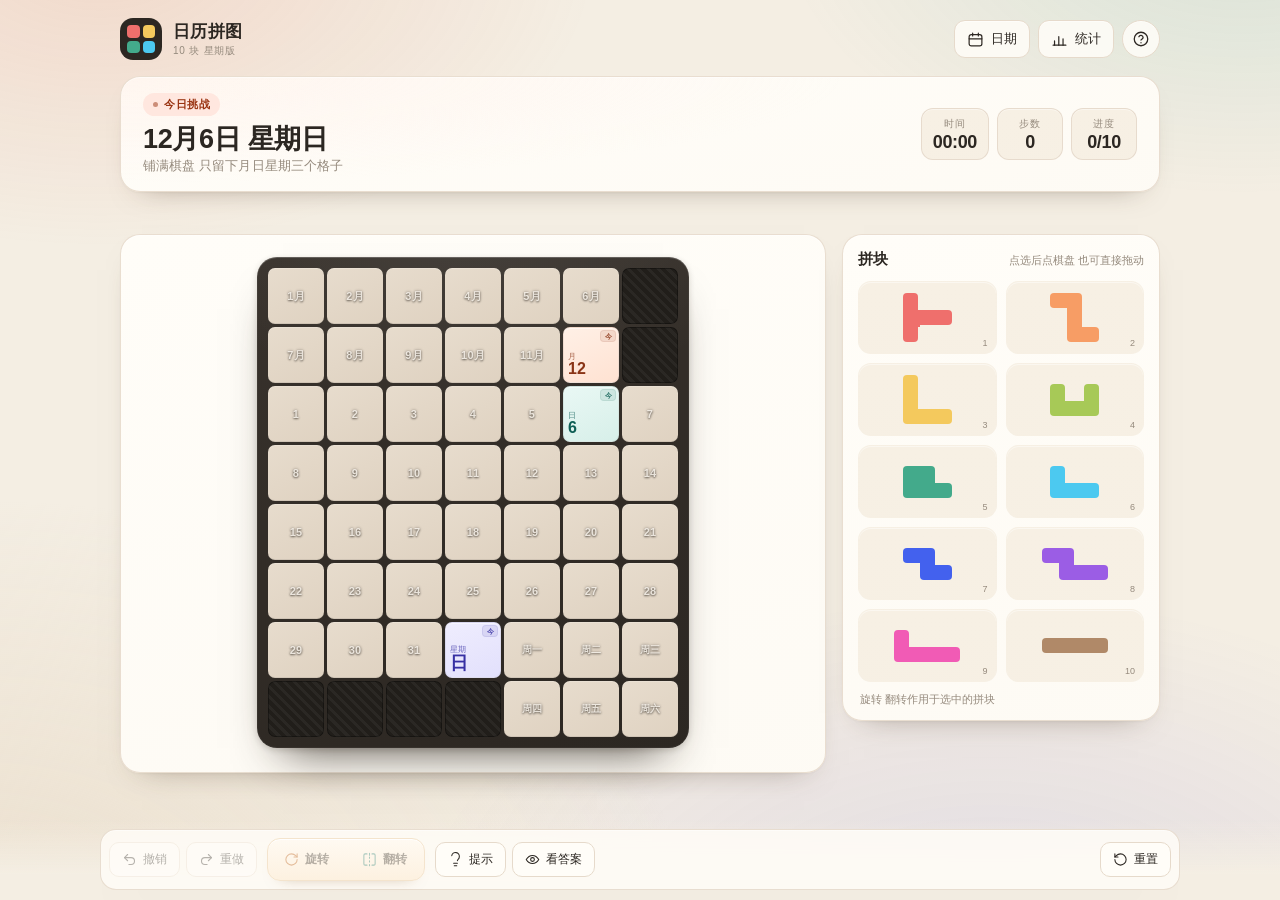
==== commit 73d0f0d9: "恢复固定经典盘面 全标签常显并自动计算星期" ====
--- a/calendar-puzzle-standalone.html
+++ b/calendar-puzzle-standalone.html
@@ -442,6 +442,68 @@
   position: absolute;
   display: block;
 }
+
+/* 固定标签层：月份 日期 星期始终完整显示，拼块盖上去也不隐藏 */
+.label-layer {
+  position: absolute;
+  left: var(--pad);
+  top: var(--pad);
+  width: calc(var(--cell) * 7 + var(--gap) * 6);
+  height: calc(var(--cell) * 8 + var(--gap) * 7);
+  display: grid;
+  grid-template-columns: repeat(7, var(--cell));
+  grid-auto-rows: var(--cell);
+  gap: var(--gap);
+  pointer-events: none;
+  z-index: 3;
+}
+
+.cell-label {
+  position: relative;
+  display: grid;
+  place-items: center;
+  border-radius: 7px;
+  font-size: 11px;
+  font-weight: 600;
+  line-height: 1;
+  letter-spacing: 0.02em;
+  font-variant-numeric: tabular-nums;
+  color: rgba(255, 253, 248, 0.88);
+  text-shadow: 0 1px 2px rgba(20, 14, 8, 0.72), 0 0 3px rgba(20, 14, 8, 0.56);
+  opacity: 0.72;
+  transition: background-color 0.25s ease, box-shadow 0.25s ease, color 0.25s ease, opacity 0.25s ease;
+}
+.cell-label.week { font-size: 10px; letter-spacing: 0; }
+
+/* 今日不是当前目标时 今天的三格仍在拼块之上鲜明标出 */
+.cell-label.today-other {
+  opacity: 1;
+  color: #fff;
+  font-weight: 700;
+  background: color-mix(in srgb, var(--accent) 24%, transparent);
+  box-shadow:
+    inset 0 0 0 2px color-mix(in srgb, var(--accent) 82%, transparent),
+    0 0 16px color-mix(in srgb, var(--accent) 42%, transparent);
+}
+.cell-label.today-other::after {
+  content: '今';
+  position: absolute;
+  top: 2px;
+  right: 2px;
+  min-width: 12px;
+  height: 12px;
+  padding: 0 2px;
+  display: grid;
+  place-items: center;
+  border-radius: 4px;
+  background: color-mix(in srgb, var(--accent) 72%, #000 4%);
+  color: #fff;
+  font-size: 7px;
+  font-weight: 700;
+  line-height: 1;
+  text-shadow: none;
+  animation: todayBreath 3.4s ease-in-out infinite;
+}
 .piece.enter { animation: pieceIn 0.36s var(--ease-out) backwards; }
 .piece.hint-piece {
   opacity: 0.42;
@@ -657,7 +719,6 @@
 .mini-cell {
   position: absolute;
   display: block;
-  box-shadow: inset 0 1px 0 rgba(255, 255, 255, 0.35);
 }
 .tray-num {
   position: absolute;
@@ -973,8 +1034,6 @@
 .chips { display: grid; gap: 6px; }
 .month-chips { grid-template-columns: repeat(6, minmax(0, 1fr)); }
 .day-chips { grid-template-columns: repeat(7, minmax(0, 1fr)); }
-.week-chips { grid-template-columns: repeat(7, minmax(0, 1fr)); }
-
 .chip {
   padding: 8px 0;
   border-radius: 9px;
@@ -995,6 +1054,13 @@
   transform: scale(1.02);
   box-shadow: 0 10px 20px -14px rgba(44, 39, 34, 0.7);
 }
+.chip:disabled,
+.chip.disabled {
+  opacity: 0.3;
+  cursor: not-allowed;
+}
+.chip:disabled:hover,
+.chip.disabled:hover { background: var(--surface-2); border-color: var(--line); transform: none; }
 
 .date-warning {
   margin: 4px 0 16px;
@@ -1340,6 +1406,9 @@
   .cell-sub { font-size: 7px; }
   .cell-main { font-size: clamp(12px, 3.4vw, 15px); }
   .cell.target.week .cell-main { font-size: clamp(14px, 4vw, 17px); }
+  .cell-label { font-size: 9.5px; border-radius: 6px; }
+  .cell-label.week { font-size: 8.5px; }
+  .cell-label.today-other::after { min-width: 10px; height: 10px; font-size: 6px; top: 1px; right: 1px; }
 
   .tray-card { padding: 8px 9px 6px; --mini: 11px; --mini-r: 3px; }
   .tray-head h2 { font-size: 13px; }
@@ -1405,6 +1474,9 @@
   .cell-sub { font-size: 7px; }
   .cell-main { font-size: 13px; }
   .cell.target.week .cell-main { font-size: 15px; }
+  .cell-label { font-size: 9px; border-radius: 5px; }
+  .cell-label.week { font-size: 8px; }
+  .cell-label.today-other::after { width: 8px; min-width: 0; height: 8px; padding: 0; font-size: 0; border-radius: 50%; top: 2px; right: 2px; }
   /* 横屏格子小 今日角标收成圆点 不挡数字 */
   .cell.target.today-cell::after {
     width: 4px;
@@ -1630,7 +1702,7 @@
       </div>
       <div class="date-preview">
         <strong id="datePreview">11月2日 星期一</strong>
-        <span>全部 2604 种组合都有解</span>
+        <span>星期按年月日自动计算</span>
       </div>
       <div class="date-section">
         <h3>月份</h3>
@@ -1639,10 +1711,6 @@
       <div class="date-section">
         <h3>日期</h3>
         <div id="dayGrid" class="chips day-chips"></div>
-      </div>
-      <div class="date-section">
-        <h3>星期</h3>
-        <div id="weekGrid" class="chips week-chips"></div>
       </div>
       <p class="date-warning" id="dateWarning">切换日期会开始新的一局 当前进度不保留</p>
       <div class="modal-actions">
@@ -1686,7 +1754,7 @@
 
       <section class="help-section">
         <h3>怎么玩</h3>
-        <p>棋盘 7 列 8 行 共 56 格 深色墙格与三个日期格不能覆盖 把 10 块拼图全部放进棋盘 恰好留出月 日 星期三格</p>
+        <p>棋盘 7 列 8 行 共 56 格 深色墙格与三个日期格不能覆盖 把 10 块拼图全部放进棋盘 恰好留出月 日 星期三格 星期按所选年月日自动算出 不用手动选择</p>
         <ul>
           <li>点一下拼块选中 再点棋盘放置 也可以直接拖动拼块到棋盘</li>
           <li>点旋转或翻转调整选中拼块的朝向 允许翻转</li>
@@ -1865,6 +1933,28 @@
 
   CP.todayTarget = function () {
     return CP.targetForDate(new Date());
+  };
+
+  // 某年某月共有多少天，闰年的 2 月会自动得到 29 天
+  CP.daysInMonth = function (m, y) {
+    return new Date(y || new Date().getFullYear(), m, 0).getDate();
+  };
+
+  // 星期完全由年月日算出，与 Date.getDay() 一致：0 = 周日
+  CP.weekdayOf = function (m, d, y) {
+    return new Date(y || new Date().getFullYear(), m - 1, d).getDay();
+  };
+
+  // 统一目标日期：收敛非法日期并自动补上星期，不依赖任何写死的对照表
+  CP.normalizeTarget = function (t, y) {
+    if (!t) return null;
+    var year = y || new Date().getFullYear();
+    var m = Math.round(Number(t.m));
+    var d = Math.round(Number(t.d));
+    if (!isFinite(m) || !isFinite(d)) return null;
+    m = Math.min(12, Math.max(1, m));
+    d = Math.min(CP.daysInMonth(m, year), Math.max(1, d));
+    return { m: m, d: d, w: CP.weekdayOf(m, d, year) };
   };
 
   CP.isSameTarget = function (a, b) {
@@ -2397,10 +2487,12 @@
     },
 
     isValidTarget: function (t) {
-      return !!t &&
-        Number.isInteger(t.m) && t.m >= 1 && t.m <= 12 &&
-        Number.isInteger(t.d) && t.d >= 1 && t.d <= 31 &&
-        Number.isInteger(t.w) && t.w >= 0 && t.w <= 6;
+      if (!t) return false;
+      var y = new Date().getFullYear();
+      var m = Number(t.m);
+      var d = Number(t.d);
+      return Number.isInteger(m) && m >= 1 && m <= 12 &&
+        Number.isInteger(d) && d >= 1 && d <= CP.daysInMonth(m, y);
     },
 
     isTodayChallenge: function () {
@@ -2413,9 +2505,15 @@
     // 跨天时 若当前停在某一天的今日挑战 自动切换到新的今天
     checkDayRollover: function (notify) {
       var today = CP.todayTarget();
-      if (this.target.m === today.m && this.target.d === today.d && this.target.w === today.w) return false;
+      if (this.target.m === today.m && this.target.d === today.d && this.target.w === today.w) {
+        this.refreshTodayMarks();
+        return false;
+      }
       var oldDay = CP.dateFromKey(this.playDayKey);
-      if (!oldDay || !CP.isSameTarget(this.target, CP.targetForDate(oldDay))) return false;
+      if (!oldDay || !CP.isSameTarget(this.target, CP.targetForDate(oldDay))) {
+        this.refreshTodayMarks();
+        return false;
+      }
       this.startNew(today);
       if (notify !== false) this.toast('新的一天 已切换到 ' + today.m + '月' + today.d + '日');
       return true;
@@ -2445,6 +2543,12 @@
           this.startNew(today, { skipSave: true });
           return;
         }
+        // 旧存档的星期可能和日期对不上，按日期重算后重开，避免残留拼块错位
+        var norm = CP.normalizeTarget(cur.target);
+        if (norm && Number(cur.target.w) !== norm.w) {
+          this.startNew(norm, { skipSave: true });
+          return;
+        }
         this.restore(cur);
         return;
       }
@@ -2452,7 +2556,7 @@
     },
 
     restore: function (cur) {
-      this.target = { m: cur.target.m, d: cur.target.d, w: cur.target.w };
+      this.target = CP.normalizeTarget(cur.target) || CP.todayTarget();
       this.playDayKey = cur.playDay || CP.dateKey(new Date());
       this.rebuildBlocked();
 
@@ -2519,7 +2623,8 @@
 
     startNew: function (target, opts) {
       opts = opts || {};
-      this.target = { m: target.m, d: target.d, w: target.w };
+      var t = CP.normalizeTarget(target) || CP.todayTarget();
+      this.target = { m: t.m, d: t.d, w: t.w };
       this.playDayKey = CP.dateKey(new Date());
       this.placements = [];
       this.pieceStates = [];
@@ -2574,7 +2679,6 @@
           } else if (this.targetInfo[idx]) {
             var info = this.targetInfo[idx];
             el.classList.add('target', info.kind);
-            if (this.isTodayChallenge()) el.classList.add('today-cell');
             var sub = document.createElement('span');
             sub.className = 'cell-sub';
             sub.textContent = info.sub;
@@ -2601,6 +2705,68 @@
       this.piecesLayer = layer;
       this.pieceLayerEls = {};
       this.prevPieceSet = {};
+
+      // 固定标签层：月份 日期 星期始终显示，拼块盖上去也不隐藏
+      var labelLayer = document.createElement('div');
+      labelLayer.className = 'label-layer';
+      labelLayer.setAttribute('aria-hidden', 'true');
+      this.labelLayer = labelLayer;
+      this.labelEls = new Array(56);
+
+      var targets = this.targetCells() || [];
+      var targetSet = {};
+      for (var t = 0; t < targets.length; t++) targetSet[targets[t]] = 1;
+
+      for (var mi = 1; mi <= 12; mi++) {
+        var mc = CP.MONTH_CELLS[mi];
+        var midx = CP.idx(mc.r, mc.c);
+        if (!targetSet[midx]) this.addLabel(midx, 'month', mi + '月');
+      }
+      for (var di = 1; di <= 31; di++) {
+        var dc = CP.DAY_CELLS[di];
+        var didx = CP.idx(dc.r, dc.c);
+        if (!targetSet[didx]) this.addLabel(didx, 'day', String(di));
+      }
+      for (var wi = 0; wi < 7; wi++) {
+        var wc = CP.WEEK_CELLS[wi];
+        var widx = CP.idx(wc.r, wc.c);
+        if (!targetSet[widx]) this.addLabel(widx, 'week', '周' + wc.label);
+      }
+
+      this.board.appendChild(labelLayer);
+      this.refreshTodayMarks();
+    },
+
+    addLabel: function (idx, kind, text) {
+      var el = document.createElement('span');
+      el.className = 'cell-label ' + kind;
+      el.style.gridRow = String(CP.rowOf(idx) + 1);
+      el.style.gridColumn = String(CP.colOf(idx) + 1);
+      el.textContent = text;
+      this.labelEls[idx] = el;
+      if (this.labelLayer) this.labelLayer.appendChild(el);
+      return el;
+    },
+
+    // 今日三格始终鲜明：目标格用自身高亮块，非目标格在标签层加描边与「今」角标
+    refreshTodayMarks: function () {
+      var today = CP.todayTarget();
+      var todayCells = CP.targetCells(today.m, today.d, today.w) || [];
+      var todaySet = {};
+      for (var i = 0; i < todayCells.length; i++) todaySet[todayCells[i]] = 1;
+
+      var targets = this.targetCells() || [];
+      for (var j = 0; j < targets.length; j++) {
+        var cell = this.cellEls && this.cellEls[targets[j]];
+        if (cell) cell.classList.toggle('today-cell', !!todaySet[targets[j]]);
+      }
+
+      if (!this.labelEls) return;
+      for (var idx = 0; idx < 56; idx++) {
+        var label = this.labelEls[idx];
+        if (!label) continue;
+        label.classList.toggle('today-other', !!todaySet[idx]);
+      }
     },
 
     // 把一块拼图画成完整剪影：相邻格互相补缝，只在真正的轮廓上做圆角
@@ -2645,15 +2811,6 @@
           (!down && !left) ? 'var(--piece-r)' : '0'
         ].join(' ');
         sub.style.background = opts.color || def.color;
-
-        if (!opts.flat) {
-          var shadow = [];
-          if (!up) shadow.push('inset 0 1px 0 rgba(255,255,255,.34)');
-          if (!left) shadow.push('inset 1px 0 0 rgba(255,255,255,.16)');
-          if (!down) shadow.push('inset 0 -2px 0 rgba(0,0,0,.12)');
-          if (!right) shadow.push('inset -1px 0 0 rgba(0,0,0,.06)');
-          if (shadow.length) sub.style.boxShadow = shadow.join(', ');
-        }
         layer.appendChild(sub);
       }
       return layer;
@@ -3308,12 +3465,6 @@
           (!down && !left) ? radius + 'px' : '0'
         ].join(' ');
         dot.style.backgroundColor = color;
-        var shadow = [];
-        if (!up) shadow.push('inset 0 1px 0 rgba(255,255,255,.34)');
-        if (!left) shadow.push('inset 1px 0 0 rgba(255,255,255,.16)');
-        if (!down) shadow.push('inset 0 -2px 0 rgba(0,0,0,.12)');
-        if (!right) shadow.push('inset -1px 0 0 rgba(0,0,0,.06)');
-        if (shadow.length) dot.style.boxShadow = shadow.join(', ');
         this.ghost.appendChild(dot);
       }
       this.ghost.classList.add('show');
@@ -3708,10 +3859,12 @@
   }
 
   // ---------- 日期选择 ----------
+  // 星期不开放选择，一律按年月日现算
+  function currentYear() { return new Date().getFullYear(); }
+
   function buildDateChips() {
     var monthGrid = $('monthGrid');
     var dayGrid = $('dayGrid');
-    var weekGrid = $('weekGrid');
 
     for (var m = 1; m <= 12; m++) {
       var mBtn = document.createElement('button');
@@ -3729,47 +3882,41 @@
       dBtn.textContent = String(d);
       dayGrid.appendChild(dBtn);
     }
-    for (var w = 0; w < 7; w++) {
-      var wBtn = document.createElement('button');
-      wBtn.type = 'button';
-      wBtn.className = 'chip';
-      wBtn.dataset.value = String(w);
-      wBtn.textContent = CP.WEEK_CELLS[w].label;
-      weekGrid.appendChild(wBtn);
-    }
 
     monthGrid.addEventListener('click', function (e) {
       var chip = e.target.closest('.chip');
       if (!chip) return;
       dateSel.m = Number(chip.dataset.value);
+      dateSel = CP.normalizeTarget(dateSel);
       updateDateUI();
     });
     dayGrid.addEventListener('click', function (e) {
       var chip = e.target.closest('.chip');
-      if (!chip) return;
+      if (!chip || chip.disabled) return;
       dateSel.d = Number(chip.dataset.value);
+      dateSel = CP.normalizeTarget(dateSel);
       updateDateUI();
     });
-    weekGrid.addEventListener('click', function (e) {
-      var chip = e.target.closest('.chip');
-      if (!chip) return;
-      dateSel.w = Number(chip.dataset.value);
-      updateDateUI();
-    });
   }
 
   function updateDateUI() {
-    var groups = [
-      { grid: $('monthGrid'), value: dateSel.m },
-      { grid: $('dayGrid'), value: dateSel.d },
-      { grid: $('weekGrid'), value: dateSel.w }
-    ];
-    groups.forEach(function (g) {
-      var chips = g.grid.querySelectorAll('.chip');
-      for (var i = 0; i < chips.length; i++) {
-        chips[i].classList.toggle('on', Number(chips[i].dataset.value) === g.value);
-      }
-    });
+    dateSel = CP.normalizeTarget(dateSel);
+    var maxDay = CP.daysInMonth(dateSel.m, currentYear());
+
+    var monthChips = $('monthGrid').querySelectorAll('.chip');
+    for (var i = 0; i < monthChips.length; i++) {
+      monthChips[i].classList.toggle('on', Number(monthChips[i].dataset.value) === dateSel.m);
+    }
+
+    var dayChips = $('dayGrid').querySelectorAll('.chip');
+    for (var j = 0; j < dayChips.length; j++) {
+      var v = Number(dayChips[j].dataset.value);
+      var disabled = v > maxDay;
+      dayChips[j].disabled = disabled;
+      dayChips[j].classList.toggle('disabled', disabled);
+      dayChips[j].classList.toggle('on', v === dateSel.d);
+    }
+
     $('datePreview').textContent = dateSel.m + '月' + dateSel.d + '日 ' + weekName(dateSel.w);
     var warning = $('dateWarning');
     var hasProgress = game && (game.placements.length > 0 || game.answerMode);
@@ -3777,13 +3924,14 @@
   }
 
   function openDateModal() {
-    dateSel = { m: game.target.m, d: game.target.d, w: game.target.w };
+    dateSel = CP.normalizeTarget({ m: game.target.m, d: game.target.d }) || CP.todayTarget();
     updateDateUI();
     openModal($('dateModal'));
   }
 
   function applyDate() {
-    var target = { m: dateSel.m, d: dateSel.d, w: dateSel.w };
+    var target = CP.normalizeTarget({ m: dateSel.m, d: dateSel.d });
+    if (!target) return;
     var same = CP.isSameTarget(target, game.target) && !game.won && !game.answerMode;
     closeModal($('dateModal'));
     if (same) {
@@ -4060,16 +4208,14 @@
 
     $('btnApplyDate').addEventListener('click', applyDate);
     $('btnToday').addEventListener('click', function () {
-      var today = CP.todayTarget();
-      dateSel = { m: today.m, d: today.d, w: today.w };
+      dateSel = CP.normalizeTarget(CP.todayTarget());
       updateDateUI();
     });
     $('btnRandom').addEventListener('click', function () {
-      dateSel = {
-        m: Math.floor(Math.random() * 12) + 1,
-        d: Math.floor(Math.random() * 31) + 1,
-        w: Math.floor(Math.random() * 7)
-      };
+      var year = currentYear();
+      var m = Math.floor(Math.random() * 12) + 1;
+      var d = Math.floor(Math.random() * CP.daysInMonth(m, year)) + 1;
+      dateSel = CP.normalizeTarget({ m: m, d: d });
       updateDateUI();
     });
 
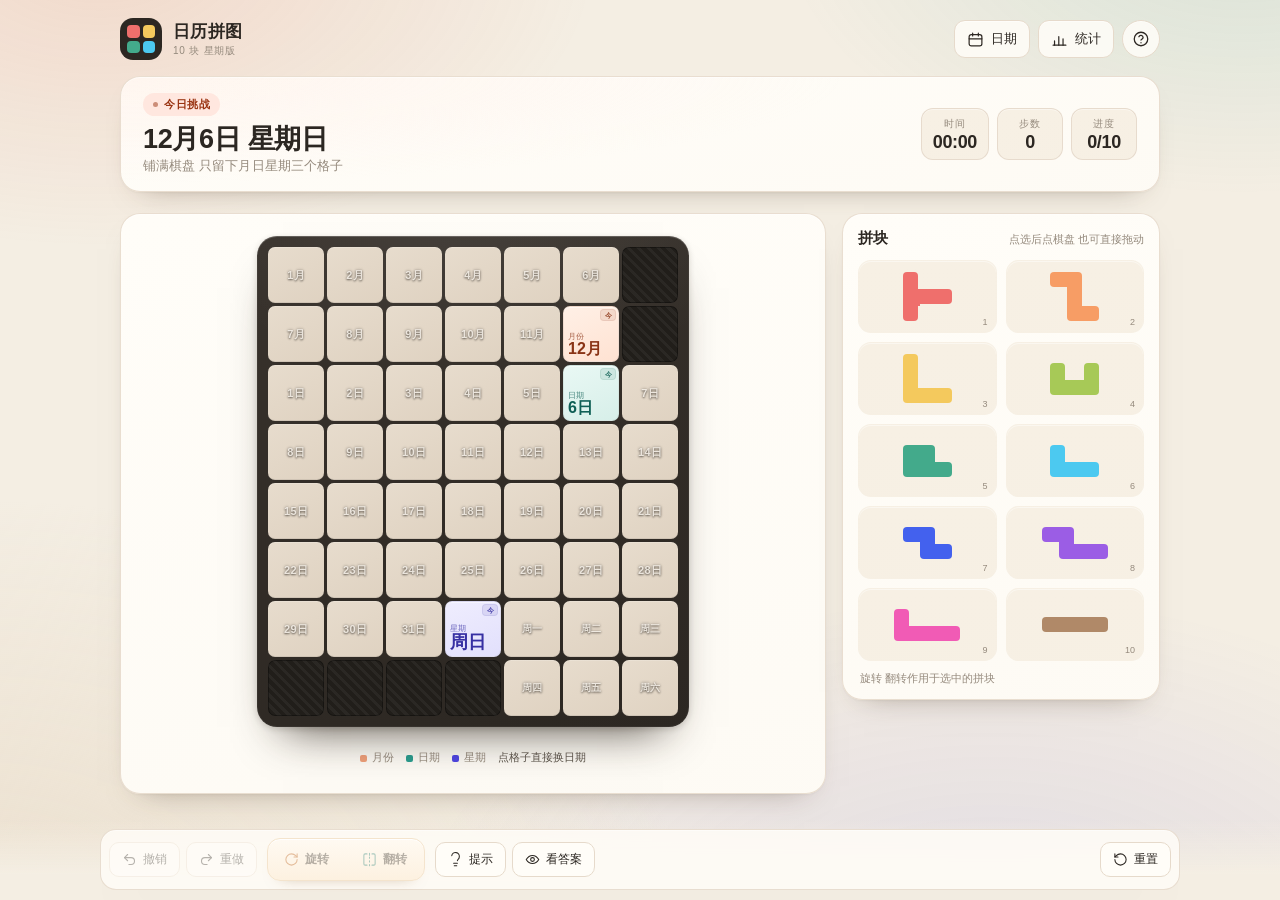
==== commit b0a95ad6: "日期格可点击换日期 标签补充月日周单位并加入平滑切换反馈" ====
--- a/calendar-puzzle-standalone.html
+++ b/calendar-puzzle-standalone.html
@@ -519,9 +519,34 @@
   border-radius: 7px;
   background: var(--cell-empty);
   transition: background-color 0.2s ease, box-shadow 0.2s ease, transform 0.16s var(--ease-press);
+}
+
+/* 入场只在首次建盘时播放 换日期不会重放整盘动画 */
+.board.entering .cell {
   animation: cellIn 0.5s var(--ease-out) backwards;
   animation-delay: calc(var(--i, 0) * 9ms + 120ms);
 }
+
+/* 所有带日期含义的格都可点击换日期 */
+.board:not(.locked) .cell[data-kind] { cursor: pointer; }
+.board:not(.locked) .cell[data-kind]:active { transform: scale(0.93); }
+
+/* 换日期时新旧目标格的平滑衔接 */
+.cell.target.target-in { animation: targetIn 0.42s var(--ease-out) both; }
+.cell.target.target-flash {
+  box-shadow:
+    inset 0 1px 0 rgba(255, 255, 255, 0.45),
+    0 0 0 3px color-mix(in srgb, var(--accent) 24%, transparent),
+    0 0 18px color-mix(in srgb, var(--accent) 30%, transparent);
+}
+.cell.cell-tap { animation: cellTap 0.28s var(--ease-press); }
+.cell-label.label-shift { animation: labelShift 0.32s var(--ease-out); }
+.piece-layer-out {
+  z-index: 2;
+  pointer-events: none;
+  animation: layerFade 0.3s ease both;
+}
+.piece-layer-out .piece { animation: none !important; }
 
 .board:not(.locked) .cell.empty:active { transform: scale(0.93); }
 
@@ -615,6 +640,30 @@
 
 .board.locked .cell { cursor: default; }
 .board.shake { animation: boardShake 0.5s ease; }
+
+/* 棋盘图例：把月份 日期 星期与格子的对应关系直接写出来 */
+.board-legend {
+  display: flex;
+  align-items: center;
+  justify-content: center;
+  flex-wrap: wrap;
+  gap: 4px 12px;
+  padding: 0 8px 4px;
+  font-size: 11px;
+  color: var(--muted);
+  line-height: 1.4;
+}
+.board-legend span { display: inline-flex; align-items: center; gap: 5px; }
+.board-legend i {
+  width: 7px;
+  height: 7px;
+  border-radius: 2px;
+  display: block;
+}
+.board-legend i.month { background: #f0a07a; }
+.board-legend i.day { background: var(--teal); }
+.board-legend i.week { background: var(--indigo); }
+.board-legend .legend-tip { color: var(--ink-2); }
 
 .answer-bar {
   margin: 2px 6px 0;
@@ -1246,6 +1295,24 @@
 @keyframes cellIn {
   from { opacity: 0; transform: scale(0.84); }
   to { opacity: 1; transform: scale(1); }
+}
+@keyframes targetIn {
+  0% { opacity: 0.35; transform: scale(0.94); }
+  70% { opacity: 1; transform: scale(1.03); }
+  100% { opacity: 1; transform: none; }
+}
+@keyframes cellTap {
+  0% { transform: scale(1); }
+  45% { transform: scale(0.9); }
+  100% { transform: scale(1); }
+}
+@keyframes labelShift {
+  from { opacity: 0; transform: scale(0.9); }
+  to { opacity: 0.72; transform: none; }
+}
+@keyframes layerFade {
+  from { opacity: 0.92; }
+  to { opacity: 0; }
 }
 @keyframes trayIn {
   from { opacity: 0; transform: translateY(10px) scale(0.96); }
@@ -1621,6 +1688,12 @@
         <div class="board-wrap">
           <div id="board" class="board" role="grid" aria-label="日历拼图棋盘"></div>
         </div>
+        <p class="board-legend">
+          <span><i class="month"></i>月份</span>
+          <span><i class="day"></i>日期</span>
+          <span><i class="week"></i>星期</span>
+          <span class="legend-tip">点格子直接换日期</span>
+        </p>
         <div id="answerBar" class="answer-bar" hidden>
           <span id="answerText">答案模式</span>
           <div class="answer-actions">
@@ -1756,6 +1829,7 @@
         <h3>怎么玩</h3>
         <p>棋盘 7 列 8 行 共 56 格 深色墙格与三个日期格不能覆盖 把 10 块拼图全部放进棋盘 恰好留出月 日 星期三格 星期按所选年月日自动算出 不用手动选择</p>
         <ul>
+          <li>没选中拼块时 点棋盘上的月份 日期 星期格可以直接换到那一天 顶部回到今天可一键还原</li>
           <li>点一下拼块选中 再点棋盘放置 也可以直接拖动拼块到棋盘</li>
           <li>点旋转或翻转调整选中拼块的朝向 允许翻转</li>
           <li>点棋盘上已放置的拼块可以取下 点拼块托盘里的已用拼块也可以取下</li>
@@ -1869,6 +1943,32 @@
   CP.idx = function (r, c) { return r * CP.W + c; };
   CP.rowOf = function (i) { return Math.floor(i / CP.W); };
   CP.colOf = function (i) { return i % CP.W; };
+
+  // 每个非墙格固定属于 月份 / 日期 / 星期 之一，位置与含义恒定
+  CP.CELL_META = [];
+  (function () {
+    function put(idx, kind, value, label) {
+      CP.CELL_META[idx] = {
+        kind: kind,
+        value: value,
+        label: label,
+        aria: (kind === 'month' ? '月份 ' : kind === 'day' ? '日期 ' : '星期 ') + label,
+        title: '点击切换到 ' + label
+      };
+    }
+    for (var m = 1; m <= 12; m++) {
+      var mc = CP.MONTH_CELLS[m];
+      put(CP.idx(mc.r, mc.c), 'month', m, m + '月');
+    }
+    for (var d = 1; d <= 31; d++) {
+      var dc = CP.DAY_CELLS[d];
+      put(CP.idx(dc.r, dc.c), 'day', d, d + '日');
+    }
+    for (var w = 0; w < 7; w++) {
+      var wc = CP.WEEK_CELLS[w];
+      put(CP.idx(wc.r, wc.c), 'week', w, '周' + wc.label);
+    }
+  })();
 
   CP.normalizeCells = function (cells) {
     var minR = Infinity, minC = Infinity;
@@ -2477,9 +2577,18 @@
       this.blocked[wi2] = 1;
 
       this.targetInfo = {};
-      this.targetInfo[mi] = { kind: 'month', sub: '月', main: String(this.target.m) };
-      this.targetInfo[di] = { kind: 'day', sub: '日', main: String(this.target.d) };
-      this.targetInfo[wi2] = { kind: 'week', sub: '星期', main: weekCell.label };
+      this.targetInfo[mi] = {
+        kind: 'month', value: this.target.m, sub: '月份', main: this.target.m + '月',
+        aria: '月份 ' + this.target.m + '月', title: '点击切换到 ' + this.target.m + '月'
+      };
+      this.targetInfo[di] = {
+        kind: 'day', value: this.target.d, sub: '日期', main: this.target.d + '日',
+        aria: '日期 ' + this.target.d + '日', title: '点击切换到 ' + this.target.d + '日'
+      };
+      this.targetInfo[wi2] = {
+        kind: 'week', value: this.target.w, sub: '星期', main: '周' + weekCell.label,
+        aria: '星期' + weekCell.label, title: '点击切换到最近的 周' + weekCell.label
+      };
     },
 
     targetCells: function () {
@@ -2618,7 +2727,7 @@
       this.timer = { running: false, elapsed: isFinite(elapsed) ? Math.max(0, elapsed) : 0, last: 0 };
       if (!this.won && (valid.length > 0 || cur.started)) this.startTimer();
 
-      this.buildBoard();
+      this.applyBoardRoles({ animate: false });
     },
 
     startNew: function (target, opts) {
@@ -2648,15 +2757,31 @@
       this.redoStack = [];
       this.timer = { running: false, elapsed: 0, last: 0 };
       this.endDrag();
+      this.fadeOutPieces();
       this.rebuildBlocked();
-      this.buildBoard();
+      this.applyBoardRoles({ animate: !opts.skipSave });
+      if (opts.flash) this.flashTargets();
       if (!opts.skipSave) {
         this.renderAll();
         this.save();
       }
     },
 
+    // 换日期时让旧拼块整体淡出，而不是瞬间消失
+    fadeOutPieces: function () {
+      if (!this.piecesLayer || !this.piecesLayer.children.length) return;
+      var ghost = document.createElement('div');
+      ghost.className = 'piece-layer piece-layer-out';
+      ghost.setAttribute('aria-hidden', 'true');
+      ghost.innerHTML = this.piecesLayer.innerHTML;
+      this.board.appendChild(ghost);
+      setTimeout(function () {
+        if (ghost.parentNode) ghost.parentNode.removeChild(ghost);
+      }, 340);
+    },
+
     // ---------- DOM ----------
+    // 底盘只建一次：56 个基础格位置恒定，换日期时只改角色与标签，不闪切
     buildBoard: function () {
       this.board.innerHTML = '';
       this.cellEls = new Array(56);
@@ -2672,24 +2797,8 @@
           el.dataset.r = String(r);
           el.dataset.c = String(c);
           el.style.setProperty('--i', String(r + c));
-
           if (this.wallMask[idx]) {
             el.classList.add('wall');
-            el.setAttribute('aria-hidden', 'true');
-          } else if (this.targetInfo[idx]) {
-            var info = this.targetInfo[idx];
-            el.classList.add('target', info.kind);
-            var sub = document.createElement('span');
-            sub.className = 'cell-sub';
-            sub.textContent = info.sub;
-            var main = document.createElement('span');
-            main.className = 'cell-main';
-            main.textContent = info.main;
-            el.appendChild(sub);
-            el.appendChild(main);
-            el.setAttribute('aria-label', info.sub === '星期' ? '星期' + info.main : info.sub + info.main);
-          } else {
-            el.classList.add('empty');
             el.setAttribute('aria-hidden', 'true');
           }
           this.cellEls[idx] = el;
@@ -2712,36 +2821,82 @@
       labelLayer.setAttribute('aria-hidden', 'true');
       this.labelLayer = labelLayer;
       this.labelEls = new Array(56);
-
-      var targets = this.targetCells() || [];
-      var targetSet = {};
-      for (var t = 0; t < targets.length; t++) targetSet[targets[t]] = 1;
-
-      for (var mi = 1; mi <= 12; mi++) {
-        var mc = CP.MONTH_CELLS[mi];
-        var midx = CP.idx(mc.r, mc.c);
-        if (!targetSet[midx]) this.addLabel(midx, 'month', mi + '月');
-      }
-      for (var di = 1; di <= 31; di++) {
-        var dc = CP.DAY_CELLS[di];
-        var didx = CP.idx(dc.r, dc.c);
-        if (!targetSet[didx]) this.addLabel(didx, 'day', String(di));
-      }
-      for (var wi = 0; wi < 7; wi++) {
-        var wc = CP.WEEK_CELLS[wi];
-        var widx = CP.idx(wc.r, wc.c);
-        if (!targetSet[widx]) this.addLabel(widx, 'week', '周' + wc.label);
-      }
-
       this.board.appendChild(labelLayer);
+
+      this.board.classList.add('entering');
+      var self = this;
+      setTimeout(function () { self.board.classList.remove('entering'); }, 1000);
+
+      this.applyBoardRoles({ animate: false });
+    },
+
+    // 按当前目标日期刷新每一格的角色：三个目标格直接显示月/日/周，
+    // 其余格继续保持标签常显，位置与含义一一对应。
+    applyBoardRoles: function (opts) {
+      opts = opts || {};
+      var changed = [];
+      for (var idx = 0; idx < 56; idx++) {
+        var el = this.cellEls[idx];
+        if (!el || this.wallMask[idx]) continue;
+
+        var wasTarget = el.classList.contains('target');
+        var info = this.targetInfo[idx];
+        var meta = CP.CELL_META[idx];
+
+        el.classList.remove('target', 'empty', 'month', 'day', 'week', 'today-cell', 'target-flash', 'target-in');
+        el.innerHTML = '';
+
+        if (info) {
+          el.classList.add('target', info.kind);
+          el.dataset.kind = info.kind;
+          el.dataset.value = String(info.value);
+          el.setAttribute('role', 'gridcell');
+          el.setAttribute('aria-label', info.aria);
+          el.title = info.title;
+          el.removeAttribute('aria-hidden');
+          var sub = document.createElement('span');
+          sub.className = 'cell-sub';
+          sub.textContent = info.sub;
+          var main = document.createElement('span');
+          main.className = 'cell-main';
+          main.textContent = info.main;
+          el.appendChild(sub);
+          el.appendChild(main);
+          if (this.labelEls[idx]) {
+            if (this.labelEls[idx].parentNode) this.labelEls[idx].parentNode.removeChild(this.labelEls[idx]);
+            this.labelEls[idx] = null;
+          }
+          if (!wasTarget) changed.push(el);
+        } else {
+          el.classList.add('empty');
+          if (meta) {
+            el.dataset.kind = meta.kind;
+            el.dataset.value = String(meta.value);
+            el.setAttribute('role', 'gridcell');
+            el.setAttribute('aria-label', meta.aria);
+            el.title = meta.title;
+            el.removeAttribute('aria-hidden');
+            if (!this.labelEls[idx]) this.addLabel(idx, meta.kind, meta.label, !opts.animate);
+          }
+        }
+      }
+
+      if (opts.animate) {
+        for (var k = 0; k < changed.length; k++) {
+          void changed[k].offsetWidth;
+          changed[k].classList.add('target-in');
+        }
+      }
+
       this.refreshTodayMarks();
     },
 
-    addLabel: function (idx, kind, text) {
+    addLabel: function (idx, kind, text, instant) {
       var el = document.createElement('span');
-      el.className = 'cell-label ' + kind;
+      el.className = 'cell-label ' + kind + (instant ? '' : ' label-shift');
       el.style.gridRow = String(CP.rowOf(idx) + 1);
       el.style.gridColumn = String(CP.colOf(idx) + 1);
+      el.dataset.idx = String(idx);
       el.textContent = text;
       this.labelEls[idx] = el;
       if (this.labelLayer) this.labelLayer.appendChild(el);
@@ -2847,7 +3002,11 @@
         if (!btn) return;
         var piece = Number(btn.dataset.piece);
         if (self.isPiecePlaced(piece)) self.removePiece(piece);
-        else self.selectPiece(piece);
+        else if (self.selected === piece) {
+          self.selected = null;
+          self.renderTray();
+          self.renderControls();
+        } else self.selectPiece(piece);
       });
 
       global.addEventListener('pointermove', function (e) { self.onPointerMove(e); }, { passive: false });
@@ -2892,7 +3051,7 @@
             self.toast('已经是今天的题目');
             return;
           }
-          self.startNew(today);
+          self.startNew(today, { flash: true });
           self.toast('已回到今天 ' + today.m + '月' + today.d + '日');
         });
       }
@@ -2929,6 +3088,7 @@
       this.tagEl.classList.toggle('free', !daily && !this.won);
       var backToday = $('btnBackToday');
       if (backToday) backToday.hidden = daily;
+      this.board.setAttribute('aria-label', '日历拼图棋盘 ' + title + ' 点月份 日期 或星期格可换日期');
     },
 
     renderBoardState: function () {
@@ -3342,9 +3502,11 @@
         this.removePiece(piece);
         return;
       }
+      var wasSelected = this.selected === piece;
       this.selectPiece(piece);
       this.drag = {
         piece: piece,
+        wasSelected: wasSelected,
         pointerId: e.pointerId,
         startX: e.clientX,
         startY: e.clientY,
@@ -3374,7 +3536,14 @@
       var d = this.drag;
       if (!d || e.pointerId !== d.pointerId) return;
       if (!d.moved) {
+        var wasSelected = d.wasSelected;
         this.endDrag();
+        // 再点一下已选拼块即可取消选择 回到点日期格换日期的状态
+        if (wasSelected) {
+          this.selected = null;
+          this.renderTray();
+          this.renderControls();
+        }
         return;
       }
       var piece = d.piece;
@@ -3525,28 +3694,107 @@
       if (this.won || this.answerMode) return;
       if (Date.now() < this.suppressClickUntil) return;
       var cell = e.target.closest && e.target.closest('.cell');
+      var label = !cell && e.target.closest && e.target.closest('.cell-label');
+      if (label) cell = this.cellEls[Number(label.dataset.idx)];
       if (!cell) return;
       var idx = Number(cell.dataset.idx);
-      if (this.blocked[idx]) return;
+      var kind = cell.dataset.kind;
+      var value = Number(cell.dataset.value);
+
+      // 目标格不能放拼块；没有选中拼块时，点它直接换到对应的日期
+      if (this.blocked[idx]) {
+        if (this.selected !== null) {
+          this.toast('目标格不能放拼块 再点一下已选拼块可取消选择');
+          this.shakeBoard();
+          return;
+        }
+        if (kind) this.switchDateFromCell(kind, value, cell);
+        return;
+      }
 
       var occ = this.placedByIndex[idx];
       if (occ >= 0) {
         this.removePiece(occ);
         return;
       }
-      if (this.selected === null) {
-        this.toast('先在下方选一块拼块');
-        this.shakeBoard();
+      if (this.selected !== null) {
+        var anchor = this.findTapAnchor(this.selected, idx);
+        if (!anchor) {
+          this.toast('这个位置放不下 换个格子');
+          this.shakeBoard();
+          return;
+        }
+        var state = this.pieceStates[this.selected];
+        this.placePiece(this.selected, state.flip, state.rot, anchor.r, anchor.c);
         return;
       }
-      var anchor = this.findTapAnchor(this.selected, idx);
-      if (!anchor) {
-        this.toast('这个位置放不下 换个格子');
-        this.shakeBoard();
+      // 没有选中拼块时，月 / 日 / 星期格都可以直接切换日期
+      if (kind) {
+        this.switchDateFromCell(kind, value, cell);
         return;
       }
-      var state = this.pieceStates[this.selected];
-      this.placePiece(this.selected, state.flip, state.rot, anchor.r, anchor.c);
+      this.toast('先在下方选一块拼块');
+      this.shakeBoard();
+    },
+
+    // 星期格落在当前月份里与该星期最接近的那一天
+    pickDateForWeekday: function (week) {
+      var year = new Date().getFullYear();
+      var maxDay = CP.daysInMonth(this.target.m, year);
+      var best = this.target.d;
+      var bestDist = Infinity;
+      for (var d = 1; d <= maxDay; d++) {
+        if (CP.weekdayOf(this.target.m, d, year) !== week) continue;
+        var dist = Math.abs(d - this.target.d);
+        if (dist < bestDist) { bestDist = dist; best = d; }
+      }
+      return best;
+    },
+
+    weekName: function (w) {
+      return '星期' + CP.WEEK_CELLS[w].label;
+    },
+
+    switchDateFromCell: function (kind, value, cell) {
+      if (this.won || this.answerMode) return;
+      var year = new Date().getFullYear();
+      var next = null;
+      if (kind === 'month') next = CP.normalizeTarget({ m: value, d: this.target.d }, year);
+      else if (kind === 'day') next = CP.normalizeTarget({ m: this.target.m, d: value }, year);
+      else if (kind === 'week') next = CP.normalizeTarget({ m: this.target.m, d: this.pickDateForWeekday(value) }, year);
+      if (!next) return;
+
+      if (cell) {
+        cell.classList.remove('cell-tap');
+        void cell.offsetWidth;
+        cell.classList.add('cell-tap');
+      }
+
+      if (CP.isSameTarget(next, this.target)) {
+        this.flashTargets();
+        this.toast('已经是 ' + next.m + '月' + next.d + '日 ' + this.weekName(next.w));
+        return;
+      }
+      this.startNew(next, { flash: true });
+      this.toast('已切换到 ' + next.m + '月' + next.d + '日 ' + this.weekName(next.w));
+    },
+
+    flashTargets: function () {
+      var targets = this.targetCells() || [];
+      var self = this;
+      for (var i = 0; i < targets.length; i++) {
+        var el = this.cellEls[targets[i]];
+        if (!el) continue;
+        el.classList.remove('target-flash');
+        void el.offsetWidth;
+        el.classList.add('target-flash');
+      }
+      setTimeout(function () {
+        for (var j = 0; j < targets.length; j++) {
+          var e2 = self.cellEls[targets[j]];
+          if (e2) e2.classList.remove('target-flash');
+        }
+      }, 700);
     },
 
     onBoardPointerMove: function (e) {
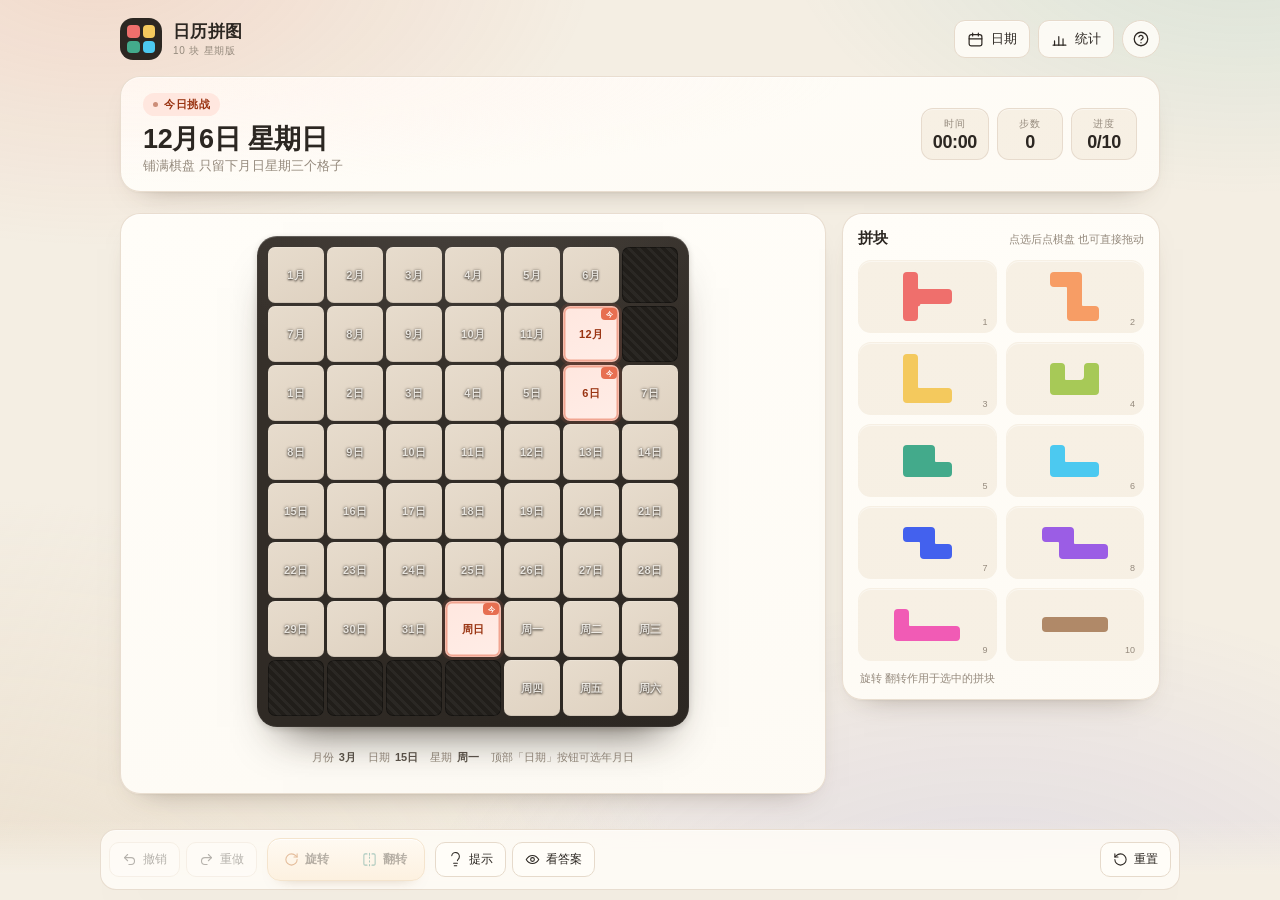
==== commit d9f5dff3: "日期改为按钮弹窗选年月日 拼块统一平滑轮廓 月日周标签规范统一" ====
--- a/calendar-puzzle-standalone.html
+++ b/calendar-puzzle-standalone.html
@@ -318,6 +318,20 @@
 .back-today:hover { color: var(--accent-ink); border-color: var(--accent-soft); }
 .back-today:active { transform: scale(0.95); }
 
+.challenge-year {
+  display: inline-flex;
+  align-items: center;
+  padding: 4px 10px;
+  border-radius: 999px;
+  border: 1px solid var(--line);
+  background: var(--surface);
+  color: var(--ink-2);
+  font-size: 11px;
+  font-weight: 600;
+  font-variant-numeric: tabular-nums;
+  letter-spacing: 0.02em;
+}
+
 .challenge-tag {
   display: inline-flex;
   align-items: center;
@@ -400,7 +414,7 @@
   --cell: 56px;
   --gap: 3px;
   --pad: 11px;
-  --piece-r: 10px;
+  --piece-r: 7px;
   position: relative;
   isolation: isolate;
   display: grid;
@@ -438,12 +452,13 @@
   filter: drop-shadow(0 3px 3px rgba(28, 19, 10, 0.24));
   will-change: transform, opacity;
 }
-.piece-cell {
-  position: absolute;
+.piece-svg {
   display: block;
-}
-
-/* 固定标签层：月份 日期 星期始终完整显示，拼块盖上去也不隐藏 */
+  width: 100%;
+  height: 100%;
+}
+
+/* 固定标签层：所有格统一标签规范 位置居中 字号与颜色层级一致 */
 .label-layer {
   position: absolute;
   left: var(--pad);
@@ -462,30 +477,29 @@
   position: relative;
   display: grid;
   place-items: center;
-  border-radius: 7px;
+  border-radius: var(--cell-r, 7px);
   font-size: 11px;
   font-weight: 600;
   line-height: 1;
   letter-spacing: 0.02em;
   font-variant-numeric: tabular-nums;
-  color: rgba(255, 253, 248, 0.88);
+  color: rgba(255, 253, 248, 0.84);
   text-shadow: 0 1px 2px rgba(20, 14, 8, 0.72), 0 0 3px rgba(20, 14, 8, 0.56);
-  opacity: 0.72;
-  transition: background-color 0.25s ease, box-shadow 0.25s ease, color 0.25s ease, opacity 0.25s ease;
-}
-.cell-label.week { font-size: 10px; letter-spacing: 0; }
-
-/* 今日不是当前目标时 今天的三格仍在拼块之上鲜明标出 */
-.cell-label.today-other {
-  opacity: 1;
-  color: #fff;
+  transition: color 0.22s ease, text-shadow 0.22s ease;
+}
+/* 选中格用同一套暖色强调：浅底 + 深字 */
+.cell-label.target {
+  color: var(--accent-ink);
   font-weight: 700;
-  background: color-mix(in srgb, var(--accent) 24%, transparent);
-  box-shadow:
-    inset 0 0 0 2px color-mix(in srgb, var(--accent) 82%, transparent),
-    0 0 16px color-mix(in srgb, var(--accent) 42%, transparent);
-}
-.cell-label.today-other::after {
+  text-shadow: none;
+}
+/* 拼块盖住的格隐藏数字 拼块看起来是一整块 */
+.cell-label.covered {
+  color: transparent;
+  text-shadow: none;
+}
+/* 今天的三个格统一用一个「今」角标 */
+.cell-label.is-today::after {
   content: '今';
   position: absolute;
   top: 2px;
@@ -496,11 +510,12 @@
   display: grid;
   place-items: center;
   border-radius: 4px;
-  background: color-mix(in srgb, var(--accent) 72%, #000 4%);
+  background: var(--accent);
   color: #fff;
   font-size: 7px;
   font-weight: 700;
   line-height: 1;
+  letter-spacing: 0;
   text-shadow: none;
   animation: todayBreath 3.4s ease-in-out infinite;
 }
@@ -527,20 +542,17 @@
   animation-delay: calc(var(--i, 0) * 9ms + 120ms);
 }
 
-/* 所有带日期含义的格都可点击换日期 */
-.board:not(.locked) .cell[data-kind] { cursor: pointer; }
-.board:not(.locked) .cell[data-kind]:active { transform: scale(0.93); }
+/* 换日期只走顶部日期按钮 底盘格子不再切换日期 */
+.board:not(.locked) .cell.empty { cursor: pointer; }
 
 /* 换日期时新旧目标格的平滑衔接 */
 .cell.target.target-in { animation: targetIn 0.42s var(--ease-out) both; }
 .cell.target.target-flash {
   box-shadow:
-    inset 0 1px 0 rgba(255, 255, 255, 0.45),
-    0 0 0 3px color-mix(in srgb, var(--accent) 24%, transparent),
+    inset 0 0 0 1.5px color-mix(in srgb, var(--accent) 58%, transparent),
+    0 0 0 3px color-mix(in srgb, var(--accent) 22%, transparent),
     0 0 18px color-mix(in srgb, var(--accent) 30%, transparent);
 }
-.cell.cell-tap { animation: cellTap 0.28s var(--ease-press); }
-.cell-label.label-shift { animation: labelShift 0.32s var(--ease-out); }
 .piece-layer-out {
   z-index: 2;
   pointer-events: none;
@@ -569,63 +581,25 @@
   box-shadow: inset 0 0 0 1px rgba(0, 0, 0, 0.35);
 }
 
+/* 三目标格统一用同一个暖色强调 不再按月份 日期 星期各配一种颜色 */
 .cell.target {
-  display: flex;
-  flex-direction: column;
-  justify-content: flex-end;
-  align-items: flex-start;
-  padding: 3px 4px 4px;
-  border: 1px solid rgba(0, 0, 0, 0.06);
-  box-shadow: inset 0 1px 0 rgba(255, 255, 255, 0.45);
-}
-.cell.target.month { background: linear-gradient(156deg, #fff0e6, #ffe2d2); color: #8a3416; }
-.cell.target.day { background: linear-gradient(156deg, #e9f8f4, #d7efe9); color: #0f5f55; }
-.cell.target.week { background: linear-gradient(156deg, #efedfe, #e2e0fc); color: #3730a3; }
-
-.cell.target { position: relative; }
-/* 今日目标格角标 用轻呼吸提示 不干扰数字 */
-.cell.target.today-cell::after {
-  content: '今';
-  position: absolute;
-  top: 2px;
-  right: 2px;
-  min-width: 12px;
-  height: 12px;
-  padding: 0 2px;
-  display: grid;
-  place-items: center;
-  border-radius: 4px;
-  background: color-mix(in srgb, currentColor 12%, transparent);
-  box-shadow: inset 0 0 0 1px color-mix(in srgb, currentColor 10%, transparent);
-  font-size: 7px;
-  font-weight: 700;
-  line-height: 1;
-  letter-spacing: 0;
-  opacity: 0.86;
-  animation: todayBreath 3.4s ease-in-out infinite;
-}
-
-/* 深色模式下日期格配色 避免浅底刺眼 */
+  background: linear-gradient(156deg, var(--accent-soft), color-mix(in srgb, var(--accent-soft) 76%, #fff));
+  border: 1px solid color-mix(in srgb, var(--accent) 38%, transparent);
+  box-shadow: inset 0 0 0 1px color-mix(in srgb, var(--accent) 16%, transparent);
+}
+.cell.target.today-cell {
+  box-shadow:
+    inset 0 0 0 1.5px color-mix(in srgb, var(--accent) 56%, transparent),
+    0 0 0 3px color-mix(in srgb, var(--accent) 12%, transparent);
+}
+
+/* 深色模式保持同一套强调 只换深底浅字 */
 @media (prefers-color-scheme: dark) {
-  .cell.target { border-color: rgba(255, 255, 255, 0.06); box-shadow: inset 0 1px 0 rgba(255, 255, 255, 0.07); }
-  .cell.target.month { background: linear-gradient(156deg, #3a2418, #2e1c12); color: #ffb39c; }
-  .cell.target.day { background: linear-gradient(156deg, #17302b, #132724); color: #7ee0cf; }
-  .cell.target.week { background: linear-gradient(156deg, #242144, #1c1a36); color: #b3aefc; }
-}
-
-.cell-sub {
-  font-size: 8px;
-  line-height: 1;
-  opacity: 0.72;
-  letter-spacing: 0.04em;
-}
-.cell-main {
-  font-size: clamp(13px, 2.2vw, 16px);
-  font-weight: 700;
-  line-height: 1.05;
-  font-variant-numeric: tabular-nums;
-}
-.cell.target.week .cell-main { font-size: clamp(15px, 2.6vw, 18px); }
+  .cell.target {
+    background: linear-gradient(156deg, var(--accent-soft), color-mix(in srgb, var(--accent-soft) 78%, #000));
+    border-color: color-mix(in srgb, var(--accent) 42%, transparent);
+  }
+}
 
 .cell.preview-valid {
   background: rgba(42, 157, 143, 0.22);
@@ -654,16 +628,12 @@
   line-height: 1.4;
 }
 .board-legend span { display: inline-flex; align-items: center; gap: 5px; }
-.board-legend i {
-  width: 7px;
-  height: 7px;
-  border-radius: 2px;
-  display: block;
-}
-.board-legend i.month { background: #f0a07a; }
-.board-legend i.day { background: var(--teal); }
-.board-legend i.week { background: var(--indigo); }
-.board-legend .legend-tip { color: var(--ink-2); }
+.board-legend b {
+  font-weight: 600;
+  color: var(--ink-2);
+  font-variant-numeric: tabular-nums;
+}
+.board-legend .legend-tip { color: var(--muted); }
 
 .answer-bar {
   margin: 2px 6px 0;
@@ -765,10 +735,6 @@
 /* 旋转 翻转后在托盘里做一次形变衔接 */
 .mini.turn { animation: miniTurn 0.34s var(--ease-out); }
 .mini.flipx { animation: miniFlip 0.34s var(--ease-out); }
-.mini-cell {
-  position: absolute;
-  display: block;
-}
 .tray-num {
   position: absolute;
   right: 8px;
@@ -897,10 +863,6 @@
   transition: opacity 0.16s ease;
 }
 .drag-ghost.show { opacity: 0.96; }
-.drag-ghost .ghost-cell {
-  position: absolute;
-  display: block;
-}
 .drag-ghost.invalid { opacity: 0.4; filter: grayscale(0.4) drop-shadow(0 12px 14px rgba(25, 18, 12, 0.22)); }
 
 /* ---------- 安装引导 ---------- */
@@ -1080,6 +1042,50 @@
 .date-section { margin-bottom: 14px; }
 .date-section h3 { margin: 0 0 7px; font-size: 11px; color: var(--muted); font-weight: 600; letter-spacing: 0.1em; }
 
+/* 年份选择：减 输入 加 任何年份都能直接输入 */
+.year-row {
+  display: flex;
+  align-items: center;
+  justify-content: center;
+  gap: 8px;
+}
+.year-step {
+  width: 38px;
+  height: 38px;
+  flex: 0 0 auto;
+  border: 1px solid var(--line);
+  border-radius: 10px;
+  background: var(--surface-2);
+  color: var(--ink-2);
+  cursor: pointer;
+  display: grid;
+  place-items: center;
+  transition: background-color 0.2s ease, border-color 0.2s ease, transform 0.2s var(--ease);
+}
+.year-step .ico { width: 16px; height: 16px; }
+.year-step:hover { background: var(--surface); border-color: var(--line-strong); transform: translateY(-1px) scale(1.04); }
+.year-step:active { transform: scale(0.94); }
+.year-input {
+  width: 116px;
+  height: 38px;
+  padding: 0 10px;
+  border: 1px solid var(--line);
+  border-radius: 10px;
+  background: var(--surface-2);
+  color: var(--ink);
+  font-family: inherit;
+  font-size: 16px;
+  font-weight: 600;
+  font-variant-numeric: tabular-nums;
+  text-align: center;
+  -moz-appearance: textfield;
+  appearance: textfield;
+}
+.year-input:focus-visible,
+.year-step:focus-visible { outline: 2px solid color-mix(in srgb, var(--accent) 58%, transparent); outline-offset: 2px; }
+.year-input::-webkit-outer-spin-button,
+.year-input::-webkit-inner-spin-button { -webkit-appearance: none; margin: 0; }
+
 .chips { display: grid; gap: 6px; }
 .month-chips { grid-template-columns: repeat(6, minmax(0, 1fr)); }
 .day-chips { grid-template-columns: repeat(7, minmax(0, 1fr)); }
@@ -1301,15 +1307,6 @@
   70% { opacity: 1; transform: scale(1.03); }
   100% { opacity: 1; transform: none; }
 }
-@keyframes cellTap {
-  0% { transform: scale(1); }
-  45% { transform: scale(0.9); }
-  100% { transform: scale(1); }
-}
-@keyframes labelShift {
-  from { opacity: 0; transform: scale(0.9); }
-  to { opacity: 0.72; transform: none; }
-}
 @keyframes layerFade {
   from { opacity: 0.92; }
   to { opacity: 0; }
@@ -1443,14 +1440,14 @@
     flex-wrap: nowrap;
     gap: 8px;
   }
-  .challenge-left { display: flex; align-items: center; gap: 7px; flex: 1 1 auto; min-width: 0; }
+  .challenge-left { display: block; flex: 1 1 auto; min-width: 0; }
   .challenge-tag { padding: 2px 7px; font-size: 9px; flex: 0 0 auto; }
+  .challenge-year { padding: 2px 7px; font-size: 9px; }
   .challenge h1 {
-    margin: 0;
-    font-size: 16px;
-    white-space: nowrap;
-    overflow: hidden;
-    text-overflow: ellipsis;
+    margin: 4px 0 0;
+    font-size: 15px;
+    white-space: normal;
+    overflow: visible;
   }
   .challenge-sub { display: none; }
   .metrics { width: auto; flex: 0 0 auto; gap: 5px; }
@@ -1465,17 +1462,12 @@
     --cell: max(28px, min(11.5vw, 46px, calc((100dvh - 430px) / 8)));
     --gap: 2px;
     --pad: 8px;
-    --piece-r: 7px;
+    --piece-r: 6px;
     border-radius: 16px;
   }
   .cell { border-radius: 6px; }
-  .cell.target { padding: 2px 3px 3px; }
-  .cell-sub { font-size: 7px; }
-  .cell-main { font-size: clamp(12px, 3.4vw, 15px); }
-  .cell.target.week .cell-main { font-size: clamp(14px, 4vw, 17px); }
-  .cell-label { font-size: 9.5px; border-radius: 6px; }
-  .cell-label.week { font-size: 8.5px; }
-  .cell-label.today-other::after { min-width: 10px; height: 10px; font-size: 6px; top: 1px; right: 1px; }
+  .cell-label { font-size: 9.5px; }
+  .cell-label.is-today::after { min-width: 10px; height: 10px; font-size: 6px; top: 1px; right: 1px; }
 
   .tray-card { padding: 8px 9px 6px; --mini: 11px; --mini-r: 3px; }
   .tray-head h2 { font-size: 13px; }
@@ -1533,31 +1525,12 @@
     --cell: max(26px, calc((100dvh - 158px) / 8));
     --gap: 2px;
     --pad: 8px;
-    --piece-r: 7px;
+    --piece-r: 5px;
     border-radius: 16px;
   }
   .cell { border-radius: 5px; }
-  .cell.target { padding: 1px 2px 2px; }
-  .cell-sub { font-size: 7px; }
-  .cell-main { font-size: 13px; }
-  .cell.target.week .cell-main { font-size: 15px; }
-  .cell-label { font-size: 9px; border-radius: 5px; }
-  .cell-label.week { font-size: 8px; }
-  .cell-label.today-other::after { width: 8px; min-width: 0; height: 8px; padding: 0; font-size: 0; border-radius: 50%; top: 2px; right: 2px; }
-  /* 横屏格子小 今日角标收成圆点 不挡数字 */
-  .cell.target.today-cell::after {
-    width: 4px;
-    height: 4px;
-    min-width: 0;
-    padding: 0;
-    top: 3px;
-    right: 3px;
-    font-size: 0;
-    border-radius: 50%;
-    background: currentColor;
-    box-shadow: none;
-    opacity: 0.55;
-  }
+  .cell-label { font-size: 9px; }
+  .cell-label.is-today::after { width: 8px; min-width: 0; height: 8px; padding: 0; font-size: 0; border-radius: 50%; top: 2px; right: 2px; }
 
   .tray-card { padding: 8px 9px 7px; --mini: 10px; --mini-r: 3px; }
   .tray-head h2 { font-size: 12px; }
@@ -1637,6 +1610,8 @@
     <symbol id="i-help" viewBox="0 0 24 24"><circle cx="12" cy="12" r="9"/><path d="M9.2 9a2.9 2.9 0 0 1 5.6 1c0 1.9-2.8 2.4-2.8 3.4"/><path d="M12 17h.01"/></symbol>
     <symbol id="i-install" viewBox="0 0 24 24"><path d="M21 15v4a2 2 0 0 1-2 2H5a2 2 0 0 1-2-2v-4"/><path d="m7 10 5 5 5-5"/><path d="M12 15V3"/></symbol>
     <symbol id="i-close" viewBox="0 0 24 24"><path d="M18 6 6 18M6 6l12 12"/></symbol>
+    <symbol id="i-minus" viewBox="0 0 24 24"><path d="M5 12h14"/></symbol>
+    <symbol id="i-plus" viewBox="0 0 24 24"><path d="M12 5v14M5 12h14"/></symbol>
     <symbol id="i-check" viewBox="0 0 24 24"><path d="m20 6-11 11-5-5"/></symbol>
   </svg>
 
@@ -1670,6 +1645,7 @@
         <div class="challenge-left">
           <div class="challenge-head">
             <span id="challengeTag" class="challenge-tag">今日挑战</span>
+            <span id="challengeYear" class="challenge-year" hidden></span>
             <button id="btnBackToday" class="back-today" type="button" hidden>
               <svg class="ico" aria-hidden="true"><use href="#i-calendar"/></svg>回到今天
             </button>
@@ -1689,10 +1665,10 @@
           <div id="board" class="board" role="grid" aria-label="日历拼图棋盘"></div>
         </div>
         <p class="board-legend">
-          <span><i class="month"></i>月份</span>
-          <span><i class="day"></i>日期</span>
-          <span><i class="week"></i>星期</span>
-          <span class="legend-tip">点格子直接换日期</span>
+          <span>月份 <b>3月</b></span>
+          <span>日期 <b>15日</b></span>
+          <span>星期 <b>周一</b></span>
+          <span class="legend-tip">顶部「日期」按钮可选年月日</span>
         </p>
         <div id="answerBar" class="answer-bar" hidden>
           <span id="answerText">答案模式</span>
@@ -1774,8 +1750,20 @@
         </button>
       </div>
       <div class="date-preview">
-        <strong id="datePreview">11月2日 星期一</strong>
+        <strong id="datePreview">2026年11月6日 星期五</strong>
         <span>星期按年月日自动计算</span>
+      </div>
+      <div class="date-section">
+        <h3>年份</h3>
+        <div class="year-row">
+          <button id="yearPrev" class="year-step" type="button" aria-label="上一年">
+            <svg class="ico" aria-hidden="true"><use href="#i-minus"/></svg>
+          </button>
+          <input id="yearInput" class="year-input" type="number" inputmode="numeric" min="1" max="9999" step="1" aria-label="年份">
+          <button id="yearNext" class="year-step" type="button" aria-label="下一年">
+            <svg class="ico" aria-hidden="true"><use href="#i-plus"/></svg>
+          </button>
+        </div>
       </div>
       <div class="date-section">
         <h3>月份</h3>
@@ -1829,7 +1817,7 @@
         <h3>怎么玩</h3>
         <p>棋盘 7 列 8 行 共 56 格 深色墙格与三个日期格不能覆盖 把 10 块拼图全部放进棋盘 恰好留出月 日 星期三格 星期按所选年月日自动算出 不用手动选择</p>
         <ul>
-          <li>没选中拼块时 点棋盘上的月份 日期 星期格可以直接换到那一天 顶部回到今天可一键还原</li>
+          <li>换日期请点顶部「日期」按钮 可以选年 月 日 星期按所选日期自动计算 顶部回到今天可一键还原</li>
           <li>点一下拼块选中 再点棋盘放置 也可以直接拖动拼块到棋盘</li>
           <li>点旋转或翻转调整选中拼块的朝向 允许翻转</li>
           <li>点棋盘上已放置的拼块可以取下 点拼块托盘里的已用拼块也可以取下</li>
@@ -1953,7 +1941,7 @@
         value: value,
         label: label,
         aria: (kind === 'month' ? '月份 ' : kind === 'day' ? '日期 ' : '星期 ') + label,
-        title: '点击切换到 ' + label
+        title: (kind === 'month' ? '月份 ' : kind === 'day' ? '日期 ' : '星期 ') + label
       };
     }
     for (var m = 1; m <= 12; m++) {
@@ -2024,6 +2012,7 @@
 
   CP.targetForDate = function (date) {
     return {
+      y: date.getFullYear(),
       m: date.getMonth() + 1,
       d: date.getDate(),
       w: date.getDay(),
@@ -2035,30 +2024,39 @@
     return CP.targetForDate(new Date());
   };
 
-  // 某年某月共有多少天，闰年的 2 月会自动得到 29 天
+  // 某年某月共有多少天，闰年规则完整覆盖任意年份
   CP.daysInMonth = function (m, y) {
-    return new Date(y || new Date().getFullYear(), m, 0).getDate();
+    var year = Number(y) || new Date().getFullYear();
+    if (m === 2) {
+      return (year % 4 === 0 && year % 100 !== 0) || year % 400 === 0 ? 29 : 28;
+    }
+    return [31, 28, 31, 30, 31, 30, 31, 31, 30, 31, 30, 31][m - 1] || 31;
   };
 
-  // 星期完全由年月日算出，与 Date.getDay() 一致：0 = 周日
+  // 星期完全由年月日算出，用 setFullYear 保证 1–99 年也按真实年份计算
   CP.weekdayOf = function (m, d, y) {
-    return new Date(y || new Date().getFullYear(), m - 1, d).getDay();
+    var year = Number(y) || new Date().getFullYear();
+    var dt = new Date(2000, 0, 1, 12, 0, 0);
+    dt.setFullYear(year, m - 1, d);
+    return dt.getDay();
   };
 
   // 统一目标日期：收敛非法日期并自动补上星期，不依赖任何写死的对照表
   CP.normalizeTarget = function (t, y) {
     if (!t) return null;
-    var year = y || new Date().getFullYear();
+    var year = Math.round(Number(t.y || y || new Date().getFullYear()));
+    if (!isFinite(year) || year < 1) year = new Date().getFullYear();
     var m = Math.round(Number(t.m));
     var d = Math.round(Number(t.d));
     if (!isFinite(m) || !isFinite(d)) return null;
     m = Math.min(12, Math.max(1, m));
     d = Math.min(CP.daysInMonth(m, year), Math.max(1, d));
-    return { m: m, d: d, w: CP.weekdayOf(m, d, year) };
+    return { y: year, m: m, d: d, w: CP.weekdayOf(m, d, year) };
   };
 
   CP.isSameTarget = function (a, b) {
-    return !!a && !!b && a.m === b.m && a.d === b.d && a.w === b.w;
+    return !!a && !!b && a.m === b.m && a.d === b.d && a.w === b.w &&
+      Number(a.y || 0) === Number(b.y || 0);
   };
 })(window);
 
@@ -2507,7 +2505,7 @@
     this.stats = this.data.stats || CP.Storage.defaultStats();
 
     var today = CP.todayTarget();
-    this.target = { m: today.m, d: today.d, w: today.w };
+    this.target = { y: today.y, m: today.m, d: today.d, w: today.w };
     this.playDayKey = today.key;
 
     this.placements = [];
@@ -2579,15 +2577,15 @@
       this.targetInfo = {};
       this.targetInfo[mi] = {
         kind: 'month', value: this.target.m, sub: '月份', main: this.target.m + '月',
-        aria: '月份 ' + this.target.m + '月', title: '点击切换到 ' + this.target.m + '月'
+        aria: '月份 ' + this.target.m + '月', title: '月份 ' + this.target.m + '月'
       };
       this.targetInfo[di] = {
         kind: 'day', value: this.target.d, sub: '日期', main: this.target.d + '日',
-        aria: '日期 ' + this.target.d + '日', title: '点击切换到 ' + this.target.d + '日'
+        aria: '日期 ' + this.target.d + '日', title: '日期 ' + this.target.d + '日'
       };
       this.targetInfo[wi2] = {
         kind: 'week', value: this.target.w, sub: '星期', main: '周' + weekCell.label,
-        aria: '星期' + weekCell.label, title: '点击切换到最近的 周' + weekCell.label
+        aria: '星期' + weekCell.label, title: '星期' + weekCell.label
       };
     },
 
@@ -2597,16 +2595,17 @@
 
     isValidTarget: function (t) {
       if (!t) return false;
-      var y = new Date().getFullYear();
+      var y = Number(t.y) || new Date().getFullYear();
       var m = Number(t.m);
       var d = Number(t.d);
-      return Number.isInteger(m) && m >= 1 && m <= 12 &&
+      return y >= 1 && Number.isInteger(m) && m >= 1 && m <= 12 &&
         Number.isInteger(d) && d >= 1 && d <= CP.daysInMonth(m, y);
     },
 
     isTodayChallenge: function () {
       var now = new Date();
-      return this.target.m === now.getMonth() + 1 &&
+      return this.target.y === now.getFullYear() &&
+        this.target.m === now.getMonth() + 1 &&
         this.target.d === now.getDate() &&
         this.target.w === now.getDay();
     },
@@ -2614,7 +2613,8 @@
     // 跨天时 若当前停在某一天的今日挑战 自动切换到新的今天
     checkDayRollover: function (notify) {
       var today = CP.todayTarget();
-      if (this.target.m === today.m && this.target.d === today.d && this.target.w === today.w) {
+      if (this.target.y === today.y && this.target.m === today.m &&
+        this.target.d === today.d && this.target.w === today.w) {
         this.refreshTodayMarks();
         return false;
       }
@@ -2733,7 +2733,7 @@
     startNew: function (target, opts) {
       opts = opts || {};
       var t = CP.normalizeTarget(target) || CP.todayTarget();
-      this.target = { m: t.m, d: t.d, w: t.w };
+      this.target = { y: t.y, m: t.m, d: t.d, w: t.w };
       this.playDayKey = CP.dateKey(new Date());
       this.placements = [];
       this.pieceStates = [];
@@ -2830,8 +2830,8 @@
       this.applyBoardRoles({ animate: false });
     },
 
-    // 按当前目标日期刷新每一格的角色：三个目标格直接显示月/日/周，
-    // 其余格继续保持标签常显，位置与含义一一对应。
+    // 所有非墙格永远用同一套标签：月份 3月 / 日期 15日 / 星期 周一
+    // 位置、字号、颜色层级完全一致，只有选中态由格子的底色与描边体现。
     applyBoardRoles: function (opts) {
       opts = opts || {};
       var changed = [];
@@ -2842,43 +2842,30 @@
         var wasTarget = el.classList.contains('target');
         var info = this.targetInfo[idx];
         var meta = CP.CELL_META[idx];
+        if (!meta) continue;
 
         el.classList.remove('target', 'empty', 'month', 'day', 'week', 'today-cell', 'target-flash', 'target-in');
         el.innerHTML = '';
+        el.dataset.kind = meta.kind;
+        el.dataset.value = String(meta.value);
+        el.setAttribute('role', 'gridcell');
+        el.removeAttribute('aria-hidden');
 
         if (info) {
           el.classList.add('target', info.kind);
-          el.dataset.kind = info.kind;
-          el.dataset.value = String(info.value);
-          el.setAttribute('role', 'gridcell');
           el.setAttribute('aria-label', info.aria);
           el.title = info.title;
-          el.removeAttribute('aria-hidden');
-          var sub = document.createElement('span');
-          sub.className = 'cell-sub';
-          sub.textContent = info.sub;
-          var main = document.createElement('span');
-          main.className = 'cell-main';
-          main.textContent = info.main;
-          el.appendChild(sub);
-          el.appendChild(main);
-          if (this.labelEls[idx]) {
-            if (this.labelEls[idx].parentNode) this.labelEls[idx].parentNode.removeChild(this.labelEls[idx]);
-            this.labelEls[idx] = null;
-          }
           if (!wasTarget) changed.push(el);
         } else {
           el.classList.add('empty');
-          if (meta) {
-            el.dataset.kind = meta.kind;
-            el.dataset.value = String(meta.value);
-            el.setAttribute('role', 'gridcell');
-            el.setAttribute('aria-label', meta.aria);
-            el.title = meta.title;
-            el.removeAttribute('aria-hidden');
-            if (!this.labelEls[idx]) this.addLabel(idx, meta.kind, meta.label, !opts.animate);
-          }
+          el.setAttribute('aria-label', meta.aria);
+          el.title = meta.title;
         }
+
+        var label = this.labelEls[idx];
+        if (!label) label = this.addLabel(idx, meta.kind, meta.label);
+        label.textContent = meta.label;
+        label.className = 'cell-label ' + meta.kind + (info ? ' target' : '');
       }
 
       if (opts.animate) {
@@ -2891,9 +2878,9 @@
       this.refreshTodayMarks();
     },
 
-    addLabel: function (idx, kind, text, instant) {
+    addLabel: function (idx, kind, text) {
       var el = document.createElement('span');
-      el.className = 'cell-label ' + kind + (instant ? '' : ' label-shift');
+      el.className = 'cell-label ' + kind;
       el.style.gridRow = String(CP.rowOf(idx) + 1);
       el.style.gridColumn = String(CP.colOf(idx) + 1);
       el.dataset.idx = String(idx);
@@ -2903,7 +2890,7 @@
       return el;
     },
 
-    // 今日三格始终鲜明：目标格用自身高亮块，非目标格在标签层加描边与「今」角标
+    // 今天的三个格统一用一个强调角标标出 选中态则统一用底色与描边
     refreshTodayMarks: function () {
       var today = CP.todayTarget();
       var todayCells = CP.targetCells(today.m, today.d, today.w) || [];
@@ -2920,54 +2907,196 @@
       for (var idx = 0; idx < 56; idx++) {
         var label = this.labelEls[idx];
         if (!label) continue;
-        label.classList.toggle('today-other', !!todaySet[idx]);
+        label.classList.toggle('is-today', !!todaySet[idx]);
       }
     },
 
     // 把一块拼图画成完整剪影：相邻格互相补缝，只在真正的轮廓上做圆角
+    // 把一组小格合成一条平滑轮廓：外角与凹角都统一倒圆，内部没有任何分格线
+    buildShapeSvg: function (cells, opts) {
+      var cw = opts.cellW;
+      var ch = opts.cellH;
+      var gap = opts.gap;
+      var radius = opts.radius;
+      var map = {};
+      var maxR = 0;
+      var maxC = 0;
+      var i;
+      for (i = 0; i < cells.length; i++) {
+        map[cells[i][0] + ',' + cells[i][1]] = 1;
+        if (cells[i][0] > maxR) maxR = cells[i][0];
+        if (cells[i][1] > maxC) maxC = cells[i][1];
+      }
+      var w = maxC + 1;
+      var h = maxR + 1;
+      var width = w * cw + (w - 1) * gap;
+      var height = h * ch + (h - 1) * gap;
+
+      var xs = [];
+      var ys = [];
+      var xSet = {};
+      var ySet = {};
+      var rects = [];
+      function putX(v) { if (!xSet[v]) { xSet[v] = 1; xs.push(v); } }
+      function putY(v) { if (!ySet[v]) { ySet[v] = 1; ys.push(v); } }
+
+      for (i = 0; i < cells.length; i++) {
+        var lr = cells[i][0];
+        var lc = cells[i][1];
+        var right = map[lr + ',' + (lc + 1)];
+        var down = map[(lr + 1) + ',' + lc];
+        var x0 = lc * (cw + gap);
+        var y0 = lr * (ch + gap);
+        var x1 = x0 + cw + (right ? gap : 0);
+        var y1 = y0 + ch + (down ? gap : 0);
+        rects.push([x0, y0, x1, y1]);
+        putX(x0); putX(x1); putY(y0); putY(y1);
+      }
+      xs.sort(function (a, b) { return a - b; });
+      ys.sort(function (a, b) { return a - b; });
+
+      var xiOf = {};
+      var yiOf = {};
+      for (i = 0; i < xs.length; i++) xiOf[xs[i]] = i;
+      for (i = 0; i < ys.length; i++) yiOf[ys[i]] = i;
+      var nx = xs.length - 1;
+      var ny = ys.length - 1;
+      var filled = [];
+      for (i = 0; i < nx; i++) {
+        filled[i] = [];
+        for (var j = 0; j < ny; j++) filled[i][j] = false;
+      }
+      for (i = 0; i < rects.length; i++) {
+        var rct = rects[i];
+        for (var xi = xiOf[rct[0]]; xi < xiOf[rct[2]]; xi++) {
+          for (var yi = yiOf[rct[1]]; yi < yiOf[rct[3]]; yi++) filled[xi][yi] = true;
+        }
+      }
+
+      // 收集并抵消内部边，只留外轮廓
+      var edges = {};
+      function addEdge(ax, ay, bx, by) {
+        var key = ax + ',' + ay + '>' + bx + ',' + by;
+        var rev = bx + ',' + by + '>' + ax + ',' + ay;
+        if (edges[rev]) delete edges[rev];
+        else edges[key] = [ax, ay, bx, by];
+      }
+      for (i = 0; i < nx; i++) {
+        for (var jj = 0; jj < ny; jj++) {
+          if (!filled[i][jj]) continue;
+          addEdge(i, jj, i + 1, jj);
+          addEdge(i + 1, jj, i + 1, jj + 1);
+          addEdge(i + 1, jj + 1, i, jj + 1);
+          addEdge(i, jj + 1, i, jj);
+        }
+      }
+
+      var keys = Object.keys(edges);
+      var loops = [];
+      while (keys.length) {
+        var startKey = keys.shift();
+        var seg = edges[startKey];
+        if (!seg) continue;
+        delete edges[startKey];
+        var loop = [[seg[0], seg[1]]];
+        var cur = seg;
+        var guard = 0;
+        while (guard++ < 300) {
+          loop.push([cur[2], cur[3]]);
+          if (cur[2] === seg[0] && cur[3] === seg[1]) break;
+          var nextKey = null;
+          for (var q = 0; q < keys.length; q++) {
+            var s = edges[keys[q]];
+            if (s && s[0] === cur[2] && s[1] === cur[3]) { nextKey = keys[q]; break; }
+          }
+          if (!nextKey) break;
+          cur = edges[nextKey];
+          delete edges[nextKey];
+        }
+        if (loop.length > 2 && loop[loop.length - 1][0] === loop[0][0] && loop[loop.length - 1][1] === loop[0][1]) {
+          loop.pop();
+        }
+        if (loop.length >= 4) loops.push(loop);
+      }
+
+      function fmt(n) { return Math.round(n * 100) / 100; }
+      function dist(ax, ay, bx, by) {
+        var dx = bx - ax;
+        var dy = by - ay;
+        return Math.sqrt(dx * dx + dy * dy);
+      }
+      function roundedPath(nodes) {
+        var pts = nodes.map(function (n) { return [xs[n[0]], ys[n[1]]]; });
+        var count = pts.length;
+        var d = '';
+        for (var p = 0; p < count; p++) {
+          var v = pts[p];
+          var prev = pts[(p - 1 + count) % count];
+          var next = pts[(p + 1) % count];
+          var inLen = dist(prev[0], prev[1], v[0], v[1]);
+          var outLen = dist(v[0], v[1], next[0], next[1]);
+          if (inLen < 1e-6 || outLen < 1e-6) continue;
+          var cross = (v[0] - prev[0]) * (next[1] - v[1]) - (v[1] - prev[1]) * (next[0] - v[0]);
+          if (Math.abs(cross) < 1e-6) {
+            var line = (d ? ' L ' : 'M ') + fmt(v[0]) + ' ' + fmt(v[1]);
+            d += line;
+            continue;
+          }
+          var r = Math.min(radius, inLen / 2, outLen / 2);
+          var inX = v[0] + (prev[0] - v[0]) / inLen * r;
+          var inY = v[1] + (prev[1] - v[1]) / inLen * r;
+          var outX = v[0] + (next[0] - v[0]) / outLen * r;
+          var outY = v[1] + (next[1] - v[1]) / outLen * r;
+          d += (d ? ' L ' : 'M ') + fmt(inX) + ' ' + fmt(inY);
+          d += ' Q ' + fmt(v[0]) + ' ' + fmt(v[1]) + ' ' + fmt(outX) + ' ' + fmt(outY);
+        }
+        return d + ' Z';
+      }
+
+      var svgNS = 'http://www.w3.org/2000/svg';
+      var svg = document.createElementNS(svgNS, 'svg');
+      svg.setAttribute('class', 'piece-svg');
+      svg.setAttribute('width', String(Math.round(width * 100) / 100));
+      svg.setAttribute('height', String(Math.round(height * 100) / 100));
+      svg.setAttribute('viewBox', '0 0 ' + fmt(width) + ' ' + fmt(height));
+      for (i = 0; i < loops.length; i++) {
+        var path = document.createElementNS(svgNS, 'path');
+        path.setAttribute('d', roundedPath(loops[i]));
+        path.setAttribute('fill', opts.color);
+        if (opts.stroke !== false) {
+          path.setAttribute('stroke', opts.stroke || 'rgba(28, 20, 12, 0.22)');
+          path.setAttribute('stroke-width', '1');
+          path.setAttribute('stroke-linejoin', 'round');
+        }
+        svg.appendChild(path);
+      }
+      return { svg: svg, width: width, height: height, w: w, h: h };
+    },
+
+    pieceRadius: function () {
+      var r = parseFloat(getComputedStyle(this.board).getPropertyValue('--piece-r'));
+      return isFinite(r) && r > 0 ? r : 7;
+    },
+
     shapeLayer: function (piece, flip, rot, r, c, opts) {
       opts = opts || {};
       var def = CP.PIECE_DEFS[piece];
       var cells = CP.transformCells(def.cells, flip, rot);
-      var map = {};
-      var maxR = 0, maxC = 0;
-      for (var i = 0; i < cells.length; i++) {
-        map[cells[i][0] + ',' + cells[i][1]] = 1;
-        if (cells[i][0] > maxR) maxR = cells[i][0];
-        if (cells[i][1] > maxC) maxC = cells[i][1];
-      }
-      var w = maxC + 1, h = maxR + 1;
+      var m = this.measureBoard();
+      var radius = this.pieceRadius();
+      var color = opts.color || def.color;
+      var built = this.buildShapeSvg(cells, {
+        cellW: m.cellW, cellH: m.cellH, gap: m.gap, radius: radius, color: color
+      });
 
       var layer = document.createElement('div');
       layer.className = 'piece' + (opts.className ? ' ' + opts.className : '');
-      layer.style.width = 'calc(var(--cell) * ' + w + ' + var(--gap) * ' + (w - 1) + ')';
-      layer.style.height = 'calc(var(--cell) * ' + h + ' + var(--gap) * ' + (h - 1) + ')';
-      layer.style.left = 'calc(var(--cell) * ' + c + ' + var(--gap) * ' + c + ')';
-      layer.style.top = 'calc(var(--cell) * ' + r + ' + var(--gap) * ' + r + ')';
-      layer.style.setProperty('--piece-color', def.color);
-
-      for (var k = 0; k < cells.length; k++) {
-        var lr = cells[k][0], lc = cells[k][1];
-        var up = map[(lr - 1) + ',' + lc];
-        var down = map[(lr + 1) + ',' + lc];
-        var left = map[lr + ',' + (lc - 1)];
-        var right = map[lr + ',' + (lc + 1)];
-
-        var sub = document.createElement('span');
-        sub.className = 'piece-cell';
-        sub.style.left = 'calc(var(--cell) * ' + lc + ' + var(--gap) * ' + lc + ')';
-        sub.style.top = 'calc(var(--cell) * ' + lr + ' + var(--gap) * ' + lr + ')';
-        sub.style.width = right ? 'calc(var(--cell) + var(--gap))' : 'var(--cell)';
-        sub.style.height = down ? 'calc(var(--cell) + var(--gap))' : 'var(--cell)';
-        sub.style.borderRadius = [
-          (!up && !left) ? 'var(--piece-r)' : '0',
-          (!up && !right) ? 'var(--piece-r)' : '0',
-          (!down && !right) ? 'var(--piece-r)' : '0',
-          (!down && !left) ? 'var(--piece-r)' : '0'
-        ].join(' ');
-        sub.style.background = opts.color || def.color;
-        layer.appendChild(sub);
-      }
+      layer.style.width = built.width + 'px';
+      layer.style.height = built.height + 'px';
+      layer.style.left = (c * m.pitchX) + 'px';
+      layer.style.top = (r * m.pitchY) + 'px';
+      layer.style.setProperty('--piece-color', color);
+      layer.appendChild(built.svg);
       return layer;
     },
 
@@ -3043,6 +3172,16 @@
       // 长时间挂在后台或一直开着时 每分钟检查是否跨天
       setInterval(function () { self.checkDayRollover(); }, 60000);
 
+      // 拼块轮廓按实测像素绘制 窗口尺寸变化后按新尺寸重新铺一遍
+      var resizeTimer = null;
+      global.addEventListener('resize', function () {
+        clearTimeout(resizeTimer);
+        resizeTimer = setTimeout(function () {
+          self.renderBoardState();
+          self.renderTray();
+        }, 160);
+      });
+
       var backToday = $('btnBackToday');
       if (backToday) {
         backToday.addEventListener('click', function () {
@@ -3069,12 +3208,20 @@
 
     renderChallenge: function () {
       var week = CP.WEEK_CELLS[this.target.w];
+      var thisYear = new Date().getFullYear();
+      var yearDiff = this.target.y !== thisYear;
       var title = this.target.m + '月' + this.target.d + '日 星期' + week.label;
       if (this.titleEl.textContent !== title) {
         this.titleEl.textContent = title;
         this.titleEl.classList.remove('swap');
         void this.titleEl.offsetWidth;
         this.titleEl.classList.add('swap');
+      }
+      var yearEl = $('challengeYear');
+      if (yearEl) {
+        var yearText = yearDiff ? this.target.y + '年' : '';
+        if (yearEl.textContent !== yearText) yearEl.textContent = yearText;
+        yearEl.hidden = !yearDiff;
       }
       var daily = this.isTodayChallenge();
       var tag = this.won ? (daily ? '今日已完成' : '已完成') : (daily ? '今日挑战' : '自由模式');
@@ -3088,7 +3235,7 @@
       this.tagEl.classList.toggle('free', !daily && !this.won);
       var backToday = $('btnBackToday');
       if (backToday) backToday.hidden = daily;
-      this.board.setAttribute('aria-label', '日历拼图棋盘 ' + title + ' 点月份 日期 或星期格可换日期');
+      this.board.setAttribute('aria-label', '日历拼图棋盘 ' + (yearDiff ? this.target.y + '年' : '') + title);
     },
 
     renderBoardState: function () {
@@ -3108,10 +3255,13 @@
 
       var shown = this.answerMode ? (this.answers[this.answerIdx] || []) : this.placements;
       var prevSet = this.prevPieceSet || {};
+      var covered = new Uint8Array(56);
       this.shownPieceSet = {};
 
       for (i = 0; i < shown.length; i++) {
         var pl = shown[i];
+        var plCells = this.cellsOfPlacement(pl);
+        for (var ci = 0; ci < plCells.length; ci++) covered[plCells[ci]] = 1;
         var layer = this.shapeLayer(pl.piece, pl.flip, pl.rot, pl.r, pl.c, {
           className: this.answerMode ? 'answer-piece' : ''
         });
@@ -3143,6 +3293,10 @@
         this.piecesLayer.appendChild(hintLayer);
       }
 
+      for (i = 0; i < 56; i++) {
+        if (this.labelEls[i]) this.labelEls[i].classList.toggle('covered', !!covered[i]);
+      }
+
       if (!this.answerMode && this.preview && this.preview.cells) {
         for (i = 0; i < this.preview.cells.length; i++) {
           var pc = this.cellEls[this.preview.cells[i]];
@@ -3166,43 +3320,26 @@
       }
     },
 
+    miniMetrics: function () {
+      var cs = getComputedStyle(this.tray);
+      var cell = parseFloat(cs.getPropertyValue('--mini')) || 15;
+      var radius = parseFloat(cs.getPropertyValue('--mini-r')) || 3;
+      return { cell: cell, gap: 2, radius: radius };
+    },
+
     buildMini: function (btn, piece) {
       var mini = btn.querySelector('.mini');
       var state = this.pieceStates[piece];
       var cells = CP.transformCells(CP.PIECE_DEFS[piece].cells, state.flip, state.rot);
-      var map = {};
-      var maxR = 0, maxC = 0;
-      for (var i = 0; i < cells.length; i++) {
-        map[cells[i][0] + ',' + cells[i][1]] = 1;
-        if (cells[i][0] > maxR) maxR = cells[i][0];
-        if (cells[i][1] > maxC) maxC = cells[i][1];
-      }
-      var w = maxC + 1, h = maxR + 1;
+      var mm = this.miniMetrics();
+      var built = this.buildShapeSvg(cells, {
+        cellW: mm.cell, cellH: mm.cell, gap: mm.gap, radius: mm.radius,
+        color: CP.PIECE_DEFS[piece].color, stroke: false
+      });
       mini.innerHTML = '';
-      mini.style.width = 'calc(var(--mini) * ' + w + ' + ' + ((w - 1) * 2) + 'px)';
-      mini.style.height = 'calc(var(--mini) * ' + h + ' + ' + ((h - 1) * 2) + 'px)';
-      for (var k = 0; k < cells.length; k++) {
-        var lr = cells[k][0], lc = cells[k][1];
-        var up = map[(lr - 1) + ',' + lc];
-        var down = map[(lr + 1) + ',' + lc];
-        var left = map[lr + ',' + (lc - 1)];
-        var right = map[lr + ',' + (lc + 1)];
-
-        var dot = document.createElement('span');
-        dot.className = 'mini-cell';
-        dot.style.left = 'calc(var(--mini) * ' + lc + ' + ' + (lc * 2) + 'px)';
-        dot.style.top = 'calc(var(--mini) * ' + lr + ' + ' + (lr * 2) + 'px)';
-        dot.style.width = right ? 'calc(var(--mini) + 2px)' : 'var(--mini)';
-        dot.style.height = down ? 'calc(var(--mini) + 2px)' : 'var(--mini)';
-        dot.style.borderRadius = [
-          (!up && !left) ? 'var(--mini-r)' : '0',
-          (!up && !right) ? 'var(--mini-r)' : '0',
-          (!down && !right) ? 'var(--mini-r)' : '0',
-          (!down && !left) ? 'var(--mini-r)' : '0'
-        ].join(' ');
-        dot.style.backgroundColor = CP.PIECE_DEFS[piece].color;
-        mini.appendChild(dot);
-      }
+      mini.style.width = built.width + 'px';
+      mini.style.height = built.height + 'px';
+      mini.appendChild(built.svg);
     },
 
     setMetric: function (el, value) {
@@ -3538,7 +3675,7 @@
       if (!d.moved) {
         var wasSelected = d.wasSelected;
         this.endDrag();
-        // 再点一下已选拼块即可取消选择 回到点日期格换日期的状态
+        // 再点一下已选拼块即可取消选择 换日期请用顶部日期按钮
         if (wasSelected) {
           this.selected = null;
           this.renderTray();
@@ -3607,35 +3744,15 @@
       d.bw = maxC + 1;
       d.bh = maxR + 1;
 
-      var radius = Math.max(4, Math.min(10, Math.round(m.cellW * 0.17)));
-      var color = CP.PIECE_DEFS[d.piece].color;
+      var built = this.buildShapeSvg(cells, {
+        cellW: m.cellW, cellH: m.cellH, gap: m.gap, radius: this.pieceRadius(),
+        color: CP.PIECE_DEFS[d.piece].color
+      });
 
       this.ghost.innerHTML = '';
-      this.ghost.style.width = (d.bw * m.cellW + (d.bw - 1) * m.gap) + 'px';
-      this.ghost.style.height = (d.bh * m.cellH + (d.bh - 1) * m.gap) + 'px';
-
-      for (var k = 0; k < cells.length; k++) {
-        var lr = cells[k][0], lc = cells[k][1];
-        var up = map[(lr - 1) + ',' + lc];
-        var down = map[(lr + 1) + ',' + lc];
-        var left = map[lr + ',' + (lc - 1)];
-        var right = map[lr + ',' + (lc + 1)];
-
-        var dot = document.createElement('span');
-        dot.className = 'ghost-cell';
-        dot.style.left = (lc * (m.cellW + m.gap)) + 'px';
-        dot.style.top = (lr * (m.cellH + m.gap)) + 'px';
-        dot.style.width = (right ? m.cellW + m.gap : m.cellW) + 'px';
-        dot.style.height = (down ? m.cellH + m.gap : m.cellH) + 'px';
-        dot.style.borderRadius = [
-          (!up && !left) ? radius + 'px' : '0',
-          (!up && !right) ? radius + 'px' : '0',
-          (!down && !right) ? radius + 'px' : '0',
-          (!down && !left) ? radius + 'px' : '0'
-        ].join(' ');
-        dot.style.backgroundColor = color;
-        this.ghost.appendChild(dot);
-      }
+      this.ghost.style.width = built.width + 'px';
+      this.ghost.style.height = built.height + 'px';
+      this.ghost.appendChild(built.svg);
       this.ghost.classList.add('show');
     },
 
@@ -3698,17 +3815,11 @@
       if (label) cell = this.cellEls[Number(label.dataset.idx)];
       if (!cell) return;
       var idx = Number(cell.dataset.idx);
-      var kind = cell.dataset.kind;
-      var value = Number(cell.dataset.value);
-
-      // 目标格不能放拼块；没有选中拼块时，点它直接换到对应的日期
+
+      // 目标格不能放拼块，换日期走顶部日期按钮
       if (this.blocked[idx]) {
-        if (this.selected !== null) {
-          this.toast('目标格不能放拼块 再点一下已选拼块可取消选择');
-          this.shakeBoard();
-          return;
-        }
-        if (kind) this.switchDateFromCell(kind, value, cell);
+        this.toast('目标格不能放拼块 换日期请用上方日期按钮');
+        if (this.selected !== null) this.shakeBoard();
         return;
       }
 
@@ -3717,66 +3828,19 @@
         this.removePiece(occ);
         return;
       }
-      if (this.selected !== null) {
-        var anchor = this.findTapAnchor(this.selected, idx);
-        if (!anchor) {
-          this.toast('这个位置放不下 换个格子');
-          this.shakeBoard();
-          return;
-        }
-        var state = this.pieceStates[this.selected];
-        this.placePiece(this.selected, state.flip, state.rot, anchor.r, anchor.c);
+      if (this.selected === null) {
+        this.toast('先在下方选一块拼块 换日期请用上方日期按钮');
+        this.shakeBoard();
         return;
       }
-      // 没有选中拼块时，月 / 日 / 星期格都可以直接切换日期
-      if (kind) {
-        this.switchDateFromCell(kind, value, cell);
+      var anchor = this.findTapAnchor(this.selected, idx);
+      if (!anchor) {
+        this.toast('这个位置放不下 换个格子');
+        this.shakeBoard();
         return;
       }
-      this.toast('先在下方选一块拼块');
-      this.shakeBoard();
-    },
-
-    // 星期格落在当前月份里与该星期最接近的那一天
-    pickDateForWeekday: function (week) {
-      var year = new Date().getFullYear();
-      var maxDay = CP.daysInMonth(this.target.m, year);
-      var best = this.target.d;
-      var bestDist = Infinity;
-      for (var d = 1; d <= maxDay; d++) {
-        if (CP.weekdayOf(this.target.m, d, year) !== week) continue;
-        var dist = Math.abs(d - this.target.d);
-        if (dist < bestDist) { bestDist = dist; best = d; }
-      }
-      return best;
-    },
-
-    weekName: function (w) {
-      return '星期' + CP.WEEK_CELLS[w].label;
-    },
-
-    switchDateFromCell: function (kind, value, cell) {
-      if (this.won || this.answerMode) return;
-      var year = new Date().getFullYear();
-      var next = null;
-      if (kind === 'month') next = CP.normalizeTarget({ m: value, d: this.target.d }, year);
-      else if (kind === 'day') next = CP.normalizeTarget({ m: this.target.m, d: value }, year);
-      else if (kind === 'week') next = CP.normalizeTarget({ m: this.target.m, d: this.pickDateForWeekday(value) }, year);
-      if (!next) return;
-
-      if (cell) {
-        cell.classList.remove('cell-tap');
-        void cell.offsetWidth;
-        cell.classList.add('cell-tap');
-      }
-
-      if (CP.isSameTarget(next, this.target)) {
-        this.flashTargets();
-        this.toast('已经是 ' + next.m + '月' + next.d + '日 ' + this.weekName(next.w));
-        return;
-      }
-      this.startNew(next, { flash: true });
-      this.toast('已切换到 ' + next.m + '月' + next.d + '日 ' + this.weekName(next.w));
+      var state = this.pieceStates[this.selected];
+      this.placePiece(this.selected, state.flip, state.rot, anchor.r, anchor.c);
     },
 
     flashTargets: function () {
@@ -3959,7 +4023,7 @@
         counted: false,
         streak: 0,
         isRecord: false,
-        target: { m: this.target.m, d: this.target.d, w: this.target.w },
+        target: { y: this.target.y, m: this.target.m, d: this.target.d, w: this.target.w },
         revealed: this.revealed
       };
 
@@ -4022,7 +4086,7 @@
       if (!this.target) return;
       this.data.stats = this.stats;
       this.data.current = {
-        target: { m: this.target.m, d: this.target.d, w: this.target.w },
+        target: { y: this.target.y, m: this.target.m, d: this.target.d, w: this.target.w },
         playDay: this.playDayKey,
         placements: copyList(this.placements),
         pieceStates: this.pieceStates.map(function (s) { return { flip: s.flip, rot: s.rot }; }),
@@ -4069,7 +4133,7 @@
   function $(id) { return document.getElementById(id); }
 
   var game = null;
-  var dateSel = { m: 1, d: 1, w: 0 };
+  var dateSel = CP.normalizeTarget(CP.todayTarget());
   var lastFocus = null;
   var deferredPrompt = null;
 
@@ -4107,7 +4171,7 @@
   }
 
   // ---------- 日期选择 ----------
-  // 星期不开放选择，一律按年月日现算
+  // 年 月 日都可选，星期一律按所选年月日现算
   function currentYear() { return new Date().getFullYear(); }
 
   function buildDateChips() {
@@ -4148,8 +4212,11 @@
   }
 
   function updateDateUI() {
-    dateSel = CP.normalizeTarget(dateSel);
-    var maxDay = CP.daysInMonth(dateSel.m, currentYear());
+    dateSel = CP.normalizeTarget(dateSel) || CP.todayTarget();
+    var maxDay = CP.daysInMonth(dateSel.m, dateSel.y);
+
+    var yearInput = $('yearInput');
+    if (yearInput && document.activeElement !== yearInput) yearInput.value = String(dateSel.y);
 
     var monthChips = $('monthGrid').querySelectorAll('.chip');
     for (var i = 0; i < monthChips.length; i++) {
@@ -4165,20 +4232,44 @@
       dayChips[j].classList.toggle('on', v === dateSel.d);
     }
 
-    $('datePreview').textContent = dateSel.m + '月' + dateSel.d + '日 ' + weekName(dateSel.w);
+    $('datePreview').textContent = dateSel.y + '年' + dateSel.m + '月' + dateSel.d + '日 ' + weekName(dateSel.w);
     var warning = $('dateWarning');
     var hasProgress = game && (game.placements.length > 0 || game.answerMode);
     warning.hidden = !hasProgress;
   }
 
+  function setYear(y) {
+    var next = Math.round(Number(y));
+    if (!isFinite(next)) return;
+    next = Math.max(1, Math.min(9999, next));
+    dateSel = CP.normalizeTarget({ y: next, m: dateSel.m, d: dateSel.d });
+    updateDateUI();
+  }
+
+  function bindYearControls() {
+    var input = $('yearInput');
+    if (!input) return;
+    $('yearPrev').addEventListener('click', function () { setYear(dateSel.y - 1); });
+    $('yearNext').addEventListener('click', function () { setYear(dateSel.y + 1); });
+    input.addEventListener('change', function () { setYear(input.value); });
+    input.addEventListener('blur', function () { input.value = String(dateSel.y); });
+    input.addEventListener('keydown', function (e) {
+      if (e.key === 'Enter') {
+        e.preventDefault();
+        setYear(input.value);
+        input.blur();
+      }
+    });
+  }
+
   function openDateModal() {
-    dateSel = CP.normalizeTarget({ m: game.target.m, d: game.target.d }) || CP.todayTarget();
+    dateSel = CP.normalizeTarget({ y: game.target.y, m: game.target.m, d: game.target.d }) || CP.todayTarget();
     updateDateUI();
     openModal($('dateModal'));
   }
 
   function applyDate() {
-    var target = CP.normalizeTarget({ m: dateSel.m, d: dateSel.d });
+    var target = CP.normalizeTarget({ y: dateSel.y, m: dateSel.m, d: dateSel.d });
     if (!target) return;
     var same = CP.isSameTarget(target, game.target) && !game.won && !game.answerMode;
     closeModal($('dateModal'));
@@ -4186,8 +4277,9 @@
       game.toast('已经是这一局了');
       return;
     }
-    game.startNew(target);
-    game.toast('已开始 ' + target.m + '月' + target.d + '日 ' + weekName(target.w));
+    game.startNew(target, { flash: true });
+    var yPrefix = target.y === currentYear() ? '' : target.y + '年';
+    game.toast('已开始 ' + yPrefix + target.m + '月' + target.d + '日 ' + weekName(target.w));
   }
 
   // ---------- 统计 ----------
@@ -4269,7 +4361,8 @@
   // ---------- 胜利 ----------
   function showWin(info) {
     var week = CP.WEEK_CELLS[info.target.w];
-    $('winSub').textContent = info.target.m + '月' + info.target.d + '日 星期' + week.label;
+    var yPrefix = info.target.y === currentYear() ? '' : info.target.y + '年';
+    $('winSub').textContent = yPrefix + info.target.m + '月' + info.target.d + '日 星期' + week.label;
     $('winTime').textContent = CP.Storage.formatDuration(info.ms);
     $('winMoves').textContent = String(info.moves);
     $('winHints').textContent = String(info.hints);
@@ -4449,6 +4542,7 @@
     window.game = game;
 
     buildDateChips();
+    bindYearControls();
 
     $('btnDate').addEventListener('click', openDateModal);
     $('btnStats').addEventListener('click', openStats);
@@ -4460,10 +4554,9 @@
       updateDateUI();
     });
     $('btnRandom').addEventListener('click', function () {
-      var year = currentYear();
       var m = Math.floor(Math.random() * 12) + 1;
-      var d = Math.floor(Math.random() * CP.daysInMonth(m, year)) + 1;
-      dateSel = CP.normalizeTarget({ m: m, d: d });
+      var d = Math.floor(Math.random() * CP.daysInMonth(m, dateSel.y)) + 1;
+      dateSel = CP.normalizeTarget({ y: dateSel.y, m: m, d: d });
       updateDateUI();
     });
 
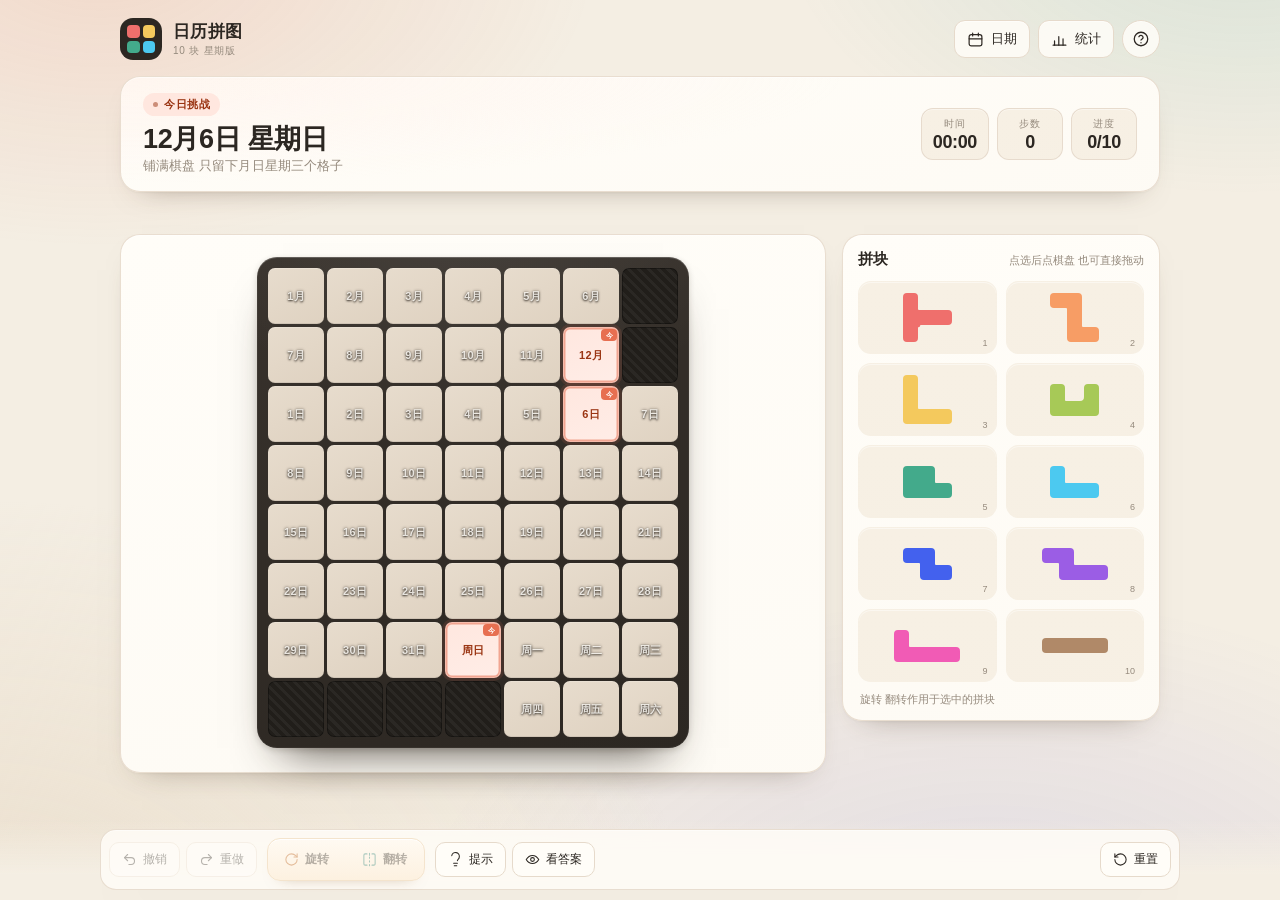
==== commit 759269cf: "移除棋盘下方重复的月日星期图例行 收紧手机端卡片间距" ====
--- a/calendar-puzzle-standalone.html
+++ b/calendar-puzzle-standalone.html
@@ -615,26 +615,6 @@
 .board.locked .cell { cursor: default; }
 .board.shake { animation: boardShake 0.5s ease; }
 
-/* 棋盘图例：把月份 日期 星期与格子的对应关系直接写出来 */
-.board-legend {
-  display: flex;
-  align-items: center;
-  justify-content: center;
-  flex-wrap: wrap;
-  gap: 4px 12px;
-  padding: 0 8px 4px;
-  font-size: 11px;
-  color: var(--muted);
-  line-height: 1.4;
-}
-.board-legend span { display: inline-flex; align-items: center; gap: 5px; }
-.board-legend b {
-  font-weight: 600;
-  color: var(--ink-2);
-  font-variant-numeric: tabular-nums;
-}
-.board-legend .legend-tip { color: var(--muted); }
-
 .answer-bar {
   margin: 2px 6px 0;
   padding: 10px 12px;
@@ -1420,6 +1400,7 @@
       "board"
       "tray";
     gap: 10px;
+    align-content: start;
     padding: 2px 10px 10px;
   }
 
@@ -1664,12 +1645,6 @@
         <div class="board-wrap">
           <div id="board" class="board" role="grid" aria-label="日历拼图棋盘"></div>
         </div>
-        <p class="board-legend">
-          <span>月份 <b>3月</b></span>
-          <span>日期 <b>15日</b></span>
-          <span>星期 <b>周一</b></span>
-          <span class="legend-tip">顶部「日期」按钮可选年月日</span>
-        </p>
         <div id="answerBar" class="answer-bar" hidden>
           <span id="answerText">答案模式</span>
           <div class="answer-actions">
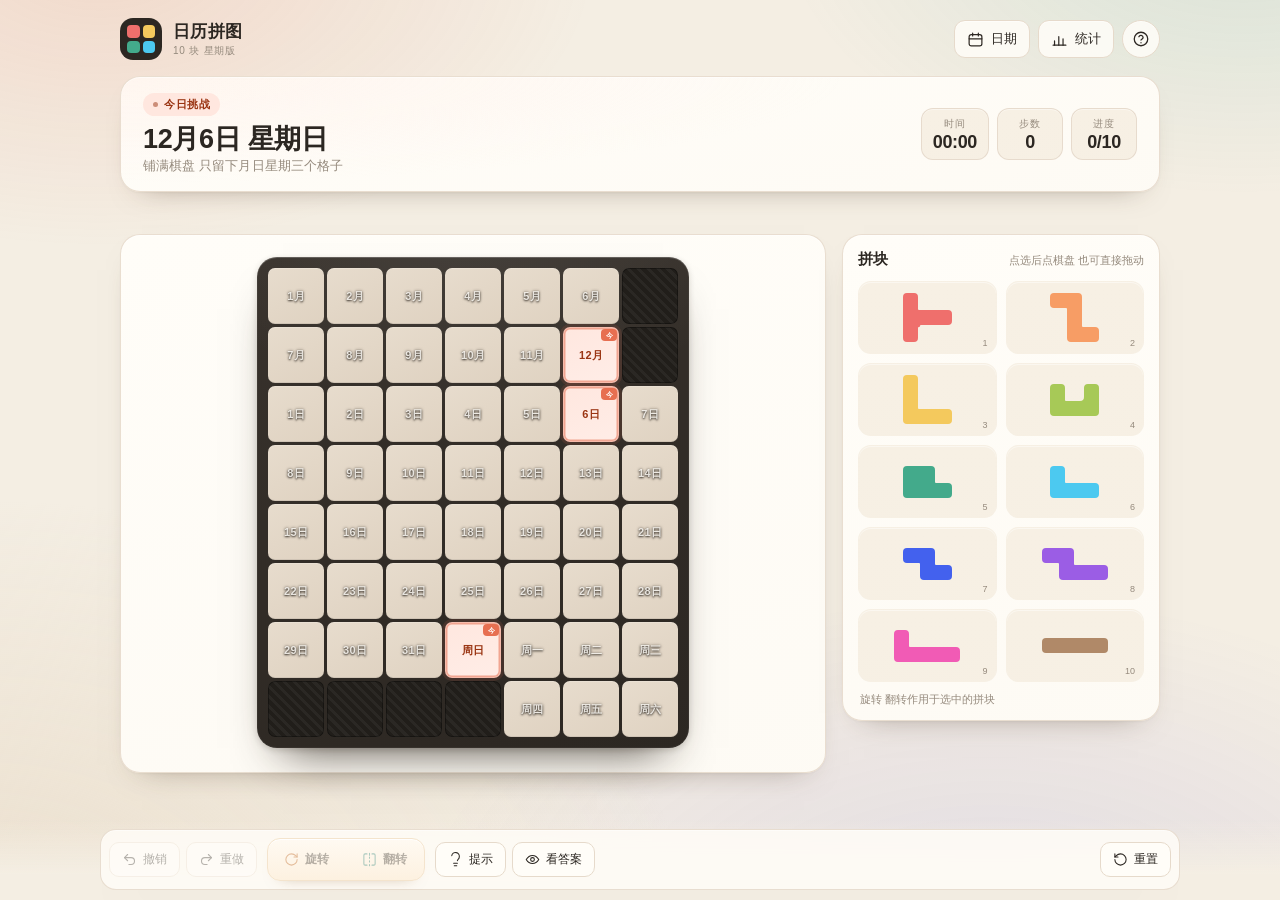
==== commit 94d21eab: "恭喜卡片增加确认按钮 卡片保持停留 不再因背景误触或 Esc 关闭" ====
--- a/calendar-puzzle-standalone.html
+++ b/calendar-puzzle-standalone.html
@@ -1254,6 +1254,12 @@
 .win-note { min-height: 17px; margin: 0 0 16px; font-size: 11.5px; color: var(--muted); }
 .win-actions { justify-content: center; }
 .win-actions .btn.primary { margin-left: 0; }
+/* 恭喜卡片只能由这个确认按钮关闭 按钮保留轻微按压缩放反馈 */
+.win-confirm { min-height: 40px; padding: 9px 16px; }
+.win-confirm .ico { width: 15px; height: 15px; }
+@media (max-width: 520px) {
+  .win-confirm { order: 1; flex: 1 1 100%; }
+}
 
 .confetti { position: absolute; inset: 0; pointer-events: none; overflow: hidden; }
 .confetti i {
@@ -1844,9 +1850,12 @@
       </div>
       <p id="winNote" class="win-note"></p>
       <div class="modal-actions win-actions">
-        <button id="winReplay" class="btn primary" type="button">再来一局</button>
+        <button id="winReplay" class="btn subtle" type="button">再来一局</button>
         <button id="winDate" class="btn subtle" type="button">换个日期</button>
         <button id="winStats" class="btn subtle" type="button">看统计</button>
+        <button id="winConfirm" class="btn primary win-confirm" type="button">
+          <svg class="ico" aria-hidden="true"><use href="#i-check"/></svg>确认
+        </button>
       </div>
     </div>
   </div>
@@ -2527,6 +2536,14 @@
 
     var self = this;
     this.timerId = setInterval(function () { self.tick(); }, 1000);
+    // 入场动画与首帧布局稳定后 按最终尺寸再铺一次拼块
+    // 覆盖：刷新恢复存档、手机浏览器工具栏收起导致 100dvh 变化等情况
+    setTimeout(function () {
+      if (self.placements.length || self.answerMode || self.hint) {
+        self.renderBoardState();
+        self.renderTray();
+      }
+    }, 1000);
   }
 
   Game.prototype = {
@@ -3148,14 +3165,19 @@
       setInterval(function () { self.checkDayRollover(); }, 60000);
 
       // 拼块轮廓按实测像素绘制 窗口尺寸变化后按新尺寸重新铺一遍
-      var resizeTimer = null;
-      global.addEventListener('resize', function () {
-        clearTimeout(resizeTimer);
-        resizeTimer = setTimeout(function () {
+      var relayoutTimer = null;
+      function relayout() {
+        clearTimeout(relayoutTimer);
+        relayoutTimer = setTimeout(function () {
           self.renderBoardState();
           self.renderTray();
         }, 160);
-      });
+      }
+      global.addEventListener('resize', relayout);
+      // 手机浏览器地址栏/工具栏收起时 视口高度变化可能只触发 visualViewport 事件
+      if (global.visualViewport) {
+        global.visualViewport.addEventListener('resize', relayout);
+      }
 
       var backToday = $('btnBackToday');
       if (backToday) {
@@ -3685,16 +3707,24 @@
     },
 
     measureBoard: function () {
-      var rect = this.cellEls[0].getBoundingClientRect();
+      var cell = this.cellEls[0];
+      var rect = cell.getBoundingClientRect();
+      var cs = getComputedStyle(cell);
       var gap = parseFloat(getComputedStyle(this.board).gap) || 3;
+      // 必须用布局尺寸 不能用 getBoundingClientRect
+      // 入场动画(cellIn 的 scale 0.84)会让 rect 偏小 刷新恢复存档时拼块会按缩小后的尺寸绘制
+      var cellW = parseFloat(cs.width);
+      var cellH = parseFloat(cs.height);
+      if (!isFinite(cellW) || cellW <= 0) cellW = rect.width;
+      if (!isFinite(cellH) || cellH <= 0) cellH = rect.height;
       return {
         originX: rect.left,
         originY: rect.top,
-        cellW: rect.width,
-        cellH: rect.height,
+        cellW: cellW,
+        cellH: cellH,
         gap: gap,
-        pitchX: rect.width + gap,
-        pitchY: rect.height + gap
+        pitchX: cellW + gap,
+        pitchY: cellH + gap
       };
     },
 
@@ -4355,6 +4385,10 @@
 
     buildConfetti();
     openModal($('winModal'));
+    // 恭喜卡片不自动关闭 焦点直接落在确认按钮上 回车即可关闭
+    setTimeout(function () {
+      $('winConfirm').focus({ preventScroll: true });
+    }, 60);
   }
 
   function buildConfetti() {
@@ -4547,6 +4581,9 @@
       closeModal($('winModal'));
       openStats();
     });
+    $('winConfirm').addEventListener('click', function () {
+      closeModal($('winModal'));
+    });
 
     var closeButtons = document.querySelectorAll('[data-close]');
     for (var i = 0; i < closeButtons.length; i++) {
@@ -4559,7 +4596,10 @@
     var modals = document.querySelectorAll('.modal');
     for (var j = 0; j < modals.length; j++) {
       modals[j].addEventListener('click', function (e) {
-        if (e.target === e.currentTarget) closeModal(e.currentTarget);
+        if (e.target !== e.currentTarget) return;
+        // 恭喜卡片保持停留 误触背景不关闭 必须点击确认按钮
+        if (e.currentTarget.id === 'winModal') return;
+        closeModal(e.currentTarget);
       });
     }
 
@@ -4575,7 +4615,8 @@
     document.addEventListener('keydown', function (e) {
       var open = document.querySelector('.modal.open');
       if (e.key === 'Escape') {
-        if (open) closeModal(open);
+        // 恭喜卡片需主动点击确认 不响应 Esc
+        if (open && open.id !== 'winModal') closeModal(open);
         return;
       }
       if (open) return;
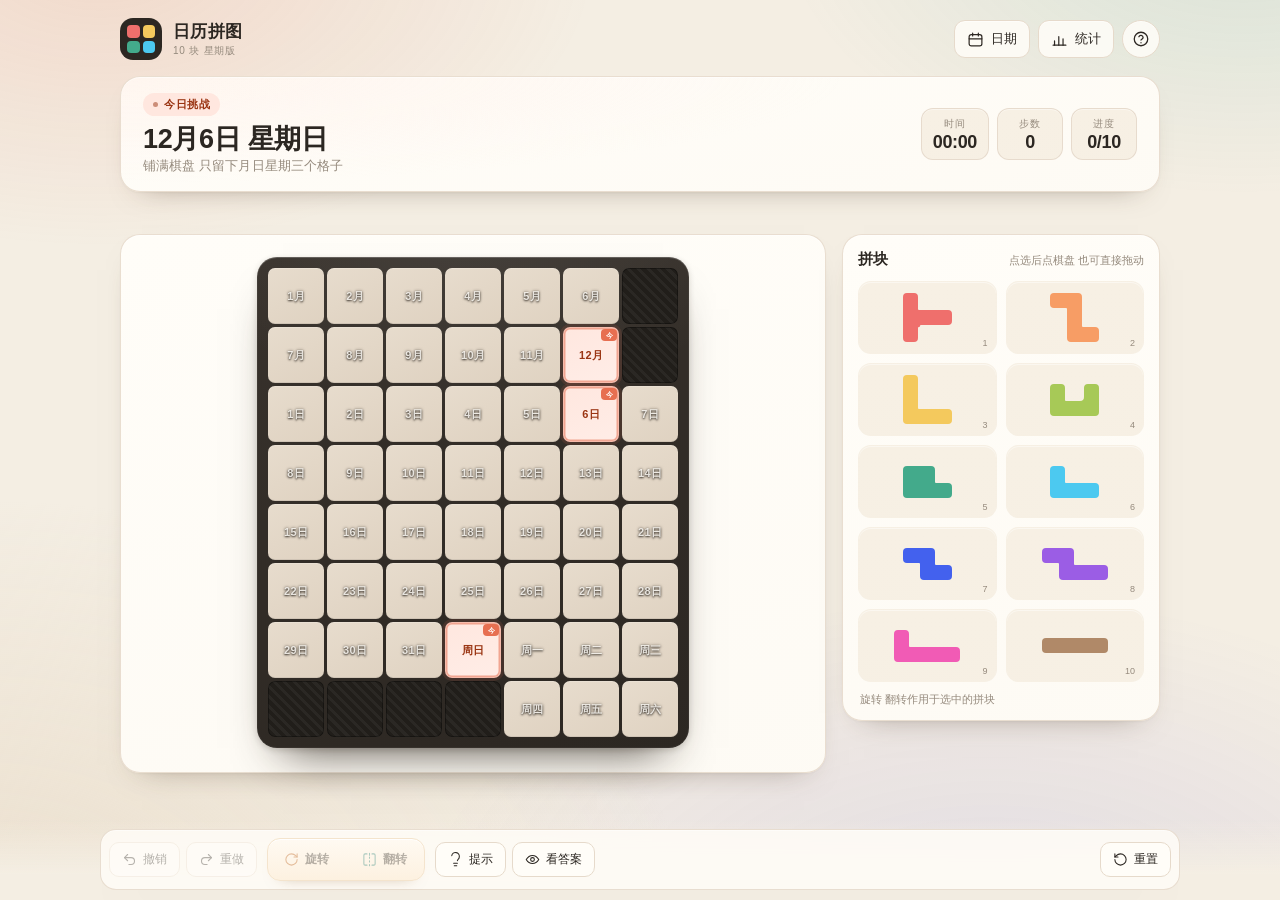
==== commit f87edb4a: "统计面板重新设计 紧凑摘要区与八周热力图" ====
--- a/calendar-puzzle-standalone.html
+++ b/calendar-puzzle-standalone.html
@@ -1117,90 +1117,195 @@
 .modal-actions .btn.primary { margin-left: auto; }
 
 /* ---------- 统计 ---------- */
-.stats-grid {
+/* 面板内部不显示原生滚动条 内容超出时仍可滚动 */
+.stats-card { scrollbar-width: none; -ms-overflow-style: none; }
+.stats-card::-webkit-scrollbar { display: none; }
+
+.stats-summary { display: grid; gap: 10px; }
+
+.stat-hero {
+  display: flex;
+  align-items: center;
+  gap: 12px;
+  padding: 14px 16px;
+  border-radius: 16px;
+  border: 1px solid color-mix(in srgb, var(--accent) 22%, var(--line));
+  background:
+    radial-gradient(120% 140% at 0% 0%, color-mix(in srgb, var(--accent-soft) 62%, transparent), transparent 66%),
+    linear-gradient(160deg, var(--surface-2), color-mix(in srgb, var(--surface-2) 84%, var(--surface)));
+  box-shadow: 0 1px 0 color-mix(in srgb, #fff 45%, transparent) inset;
+}
+
+.stat-icon {
+  width: 34px;
+  height: 34px;
+  border-radius: 11px;
   display: grid;
-  grid-template-columns: repeat(2, minmax(0, 1fr));
-  gap: 10px;
-  margin-bottom: 20px;
-}
-.stat-card {
-  padding: 12px 14px;
+  place-items: center;
+  background: var(--surface);
+  border: 1px solid var(--line);
+  color: var(--ink-2);
+  flex: 0 0 auto;
+}
+.stat-icon .ico { width: 17px; height: 17px; }
+.hero-icon {
+  width: 42px;
+  height: 42px;
   border-radius: 13px;
+  background: var(--accent);
+  border-color: var(--accent);
+  color: #fff;
+  box-shadow: 0 8px 18px -10px color-mix(in srgb, var(--accent) 70%, transparent);
+}
+.hero-icon .ico { width: 20px; height: 20px; }
+
+.stat-main { min-width: 0; }
+.stat-label { display: block; font-size: 11px; letter-spacing: 0.02em; color: var(--muted); }
+.stat-value { display: flex; align-items: baseline; gap: 4px; margin-top: 1px; }
+.stat-value strong {
+  font-size: 30px;
+  font-weight: 650;
+  line-height: 1.1;
+  letter-spacing: -0.02em;
+  font-variant-numeric: tabular-nums;
+}
+.stat-value .unit { font-size: 11px; font-weight: 500; color: var(--muted); }
+.stat-value.time strong { font-size: 22px; letter-spacing: -0.01em; }
+
+.stat-chip {
+  margin-left: auto;
+  padding: 4px 9px;
+  border-radius: 999px;
+  border: 1px solid var(--line);
+  background: var(--surface);
+  color: var(--muted);
+  font-size: 10.5px;
+  font-weight: 600;
+  white-space: nowrap;
+  transition: background-color 0.25s ease, color 0.25s ease;
+}
+.stat-chip.done { background: var(--teal-soft); border-color: transparent; color: var(--good); }
+.stat-chip.free { background: var(--indigo-soft); border-color: transparent; color: var(--indigo); }
+
+.stats-row { display: grid; grid-template-columns: repeat(3, minmax(0, 1fr)); gap: 8px; }
+.stat-mini {
+  min-width: 0;
+  padding: 11px 12px 10px;
+  border-radius: 14px;
   border: 1px solid color-mix(in srgb, var(--line) 90%, transparent);
   background: linear-gradient(160deg, var(--surface-2), color-mix(in srgb, var(--surface-2) 86%, var(--bg)));
   box-shadow: 0 1px 0 color-mix(in srgb, #fff 38%, transparent) inset;
-  animation: riseIn 0.45s var(--ease-out) backwards;
-  animation-delay: calc(60ms + var(--i, 0) * 55ms);
-}
-.stat-card span { display: block; font-size: 10.5px; color: var(--muted); margin-bottom: 5px; }
-.stat-card strong {
-  font-size: 22px;
+}
+.stat-mini .stat-icon { width: 26px; height: 26px; border-radius: 8px; margin-bottom: 7px; }
+.stat-mini .stat-icon .ico { width: 14px; height: 14px; }
+.stat-mini .stat-label { font-size: 10.5px; }
+.stat-mini .stat-value { margin-top: 2px; }
+.stat-mini .stat-value strong { font-size: 19px; }
+.stat-mini .stat-value.time strong { font-size: 17px; }
+
+.heat-block { margin-top: 16px; padding-top: 14px; border-top: 1px solid var(--line); }
+.heat-head { display: flex; align-items: baseline; justify-content: space-between; gap: 10px; }
+.heat-head h3 { margin: 0; font-size: 13.5px; font-weight: 650; }
+.heat-detail {
+  font-size: 10.5px;
+  color: var(--muted);
   font-variant-numeric: tabular-nums;
-  letter-spacing: -0.01em;
-}
-.stat-card em { font-style: normal; font-size: 11px; color: var(--muted); margin-left: 4px; }
-
-.heatmap-block {
-  padding-top: 16px;
-  border-top: 1px solid var(--line);
-}
-.heatmap-title {
-  display: flex;
-  align-items: baseline;
-  justify-content: space-between;
-  gap: 10px;
-}
-.heatmap-title h3 { margin: 0; font-size: 14px; }
-.heatmap-title span { font-size: 10px; color: var(--muted); }
-.heatmap-week {
-  margin: 10px 0 5px;
+  text-align: right;
+  min-height: 1em;
+}
+
+.heat-body { display: flex; gap: 8px; justify-content: center; margin-top: 12px; }
+.heat-weekdays {
+  display: grid;
+  grid-template-rows: repeat(7, 20px);
+  gap: 5px;
   font-size: 9px;
   color: var(--muted);
-  letter-spacing: 0.05em;
-  display: grid;
-  grid-template-columns: repeat(7, 1fr);
-  gap: 4px;
-  text-align: center;
-}
+}
+.heat-weekdays span { display: flex; align-items: center; justify-content: flex-end; }
 .heatmap {
   display: grid;
-  grid-template-columns: repeat(7, 1fr);
-  gap: 4px;
+  grid-auto-flow: column;
+  grid-template-columns: repeat(8, 20px);
+  grid-template-rows: repeat(7, 20px);
+  gap: 5px;
 }
 .heat-cell {
-  aspect-ratio: 1;
+  position: relative;
+  appearance: none;
+  padding: 0;
   border-radius: 6px;
-  border: 1px solid transparent;
-  background: var(--surface-2);
-  display: grid;
-  place-items: center;
-  font-size: 8.5px;
-  color: var(--muted);
+  border: 1px solid color-mix(in srgb, var(--line) 66%, transparent);
+  background: color-mix(in srgb, var(--surface-2) 72%, transparent);
+  cursor: pointer;
+  transition: transform 0.22s var(--ease), border-color 0.2s ease, box-shadow 0.22s ease;
   animation: cellIn 0.4s var(--ease-out) backwards;
-  animation-delay: calc(var(--i, 0) * 6ms);
-  transition: transform 0.2s var(--ease);
-}
-.heat-cell:hover { transform: scale(1.12); }
-.heat-cell.solved {
-  background: var(--accent);
-  border-color: rgba(255, 255, 255, 0.35);
-  color: #fff;
-  font-weight: 600;
-}
-.heat-cell.solved.free {
-  background: var(--teal);
-  color: #fff;
-}
-.heat-cell.future { opacity: 0.36; }
-.heat-cell.today { outline: 2px solid var(--ink); outline-offset: 1px; }
-
-.hint-text {
-  margin: 10px 0 0;
+  animation-delay: calc(var(--i, 0) * 5ms);
+}
+.heat-cell:hover { transform: translateY(-1px) scale(1.08); border-color: color-mix(in srgb, var(--muted) 55%, transparent); }
+.heat-cell:active { transform: scale(0.94); transition-duration: 0.12s; }
+.heat-cell:focus-visible { outline: 2px solid color-mix(in srgb, var(--accent) 58%, transparent); outline-offset: 2px; }
+.heat-cell.daily {
+  background: linear-gradient(150deg, color-mix(in srgb, var(--accent) 78%, #fff), var(--accent));
+  border-color: color-mix(in srgb, var(--accent) 55%, transparent);
+  box-shadow: 0 4px 9px -6px color-mix(in srgb, var(--accent) 70%, transparent);
+}
+.heat-cell.free {
+  background: linear-gradient(150deg, color-mix(in srgb, var(--teal) 52%, #fff), color-mix(in srgb, var(--teal) 86%, #fff));
+  border-color: color-mix(in srgb, var(--teal) 45%, transparent);
+}
+.heat-cell.future {
+  opacity: 0.34;
+  border-style: dashed;
+  background: transparent;
+  box-shadow: none;
+  cursor: default;
+}
+/* 今日用描边环加中心点标记 完成与否都清晰 */
+.heat-cell.today { box-shadow: 0 0 0 2px var(--surface), 0 0 0 4px color-mix(in srgb, var(--ink) 62%, transparent); }
+.heat-cell.today::after {
+  content: '';
+  position: absolute;
+  left: 50%;
+  top: 50%;
+  width: 5px;
+  height: 5px;
+  border-radius: 50%;
+  transform: translate(-50%, -50%);
+  background: var(--surface);
+  box-shadow: 0 0 0 1px color-mix(in srgb, var(--ink) 20%, transparent);
+}
+.heat-cell.today:not(.daily):not(.free)::after { background: var(--ink-2); }
+
+.heat-legend { display: flex; flex-wrap: wrap; justify-content: center; gap: 7px; margin-top: 12px; }
+.heat-key {
+  display: inline-flex;
+  align-items: center;
+  gap: 5px;
+  padding: 3px 9px 3px 7px;
+  border-radius: 999px;
+  border: 1px solid color-mix(in srgb, var(--line) 80%, transparent);
+  background: color-mix(in srgb, var(--surface-2) 60%, transparent);
+  font-size: 9.5px;
+  color: var(--ink-2);
+  white-space: nowrap;
+}
+.key-dot { display: block; width: 8px; height: 8px; border-radius: 3px; }
+.key-dot.daily { background: var(--accent); }
+.key-dot.free { background: var(--teal); }
+.key-dot.empty { background: color-mix(in srgb, var(--surface-2) 72%, var(--line)); border: 1px solid var(--line); }
+.key-dot.today { border-radius: 50%; background: var(--surface); box-shadow: 0 0 0 2px color-mix(in srgb, var(--ink) 62%, transparent); }
+
+.stats-foot {
+  display: flex;
+  flex-wrap: wrap;
+  justify-content: center;
+  gap: 8px 18px;
+  margin: 14px 0 0;
   font-size: 10.5px;
-  color: var(--muted);
-  line-height: 1.5;
-}
-.stats-foot { margin: 14px 0 0; font-size: 10.5px; color: var(--muted); }
+  color: var(--ink-2);
+}
+.stats-foot strong { color: var(--ink); font-variant-numeric: tabular-nums; }
 
 /* ---------- 帮助 ---------- */
 .help-card { width: min(620px, 100%); }
@@ -1485,8 +1590,11 @@
     border-radius: 20px;
     padding: 18px;
   }
-  .stats-grid { gap: 8px; }
-  .stat-card strong { font-size: 20px; }
+  .stat-value strong { font-size: 26px; }
+  .hero-icon { width: 38px; height: 38px; }
+  .stat-mini { padding: 10px 10px 9px; }
+  .stat-mini .stat-value strong { font-size: 16px; }
+  .stat-mini .stat-value.time strong { font-size: 14.5px; }
 }
 
 /* 手机横屏 棋盘与拼块并排 工具栏不再压住棋盘 */
@@ -1533,6 +1641,35 @@
   .dock-btn .ico { width: 14px; height: 14px; }
 
   .install-tip { display: none !important; }
+
+  /* 横屏统计面板左右分栏 高度控制在单屏内 */
+  .stats-card {
+    padding: 14px 18px 16px;
+    display: grid;
+    grid-template-columns: minmax(0, 0.92fr) minmax(0, 1.08fr);
+    grid-template-areas:
+      "head head"
+      "summary heat"
+      "summary foot";
+    column-gap: 18px;
+    row-gap: 10px;
+    align-items: start;
+  }
+  .stats-card .modal-head { grid-area: head; }
+  .stats-card .stats-summary { grid-area: summary; }
+  .stats-card .heat-block { grid-area: heat; margin-top: 0; padding-top: 0; border-top: 0; }
+  .stats-card .stats-foot { grid-area: foot; margin: 0; justify-content: flex-start; }
+  .stat-hero { padding: 10px 12px; }
+  .hero-icon { width: 34px; height: 34px; }
+  .stat-value strong { font-size: 24px; }
+  .stat-mini { padding: 8px 10px; }
+  .stat-mini .stat-icon { margin-bottom: 4px; }
+  .stat-mini .stat-value strong { font-size: 15px; }
+  .stat-mini .stat-value.time strong { font-size: 13.5px; }
+  .heatmap { grid-template-columns: repeat(8, 20px); grid-template-rows: repeat(7, 20px); gap: 5px; }
+  .heat-weekdays { grid-template-rows: repeat(7, 20px); gap: 5px; }
+  .heat-body { margin-top: 8px; }
+  .heat-legend { margin-top: 8px; justify-content: flex-start; }
 }
 
 @media (max-width: 900px) and (max-height: 700px) {
@@ -1554,6 +1691,9 @@
   .month-chips { gap: 4px; }
   .day-chips { gap: 4px; }
   .chip { padding: 7px 0; font-size: 11.5px; }
+  .heatmap { grid-template-columns: repeat(8, 17px); grid-template-rows: repeat(7, 17px); gap: 4px; }
+  .heat-weekdays { grid-template-rows: repeat(7, 17px); gap: 4px; }
+  .heat-key { font-size: 9px; padding: 3px 8px 3px 6px; }
 }
 
 @media (prefers-reduced-motion: reduce) {
@@ -1600,6 +1740,10 @@
     <symbol id="i-minus" viewBox="0 0 24 24"><path d="M5 12h14"/></symbol>
     <symbol id="i-plus" viewBox="0 0 24 24"><path d="M12 5v14M5 12h14"/></symbol>
     <symbol id="i-check" viewBox="0 0 24 24"><path d="m20 6-11 11-5-5"/></symbol>
+    <symbol id="i-flame" viewBox="0 0 24 24"><path d="M8.5 14.5A2.5 2.5 0 0 0 11 12c0-1.38-.5-2-1-3-1.072-2.143-.224-4.054 2-6 .5 2.5 2 4.9 4 6.5 2 1.6 3 3.5 3 5.5a7 7 0 1 1-14 0c0-1.153.433-2.294 1-3a2.5 2.5 0 0 0 2.5 2.5Z"/></symbol>
+    <symbol id="i-award" viewBox="0 0 24 24"><circle cx="12" cy="8" r="6"/><path d="M15.477 12.89 17 22l-5-3-5 3 1.523-9.11"/></symbol>
+    <symbol id="i-clock" viewBox="0 0 24 24"><circle cx="12" cy="12" r="9"/><path d="M12 7v5l3 2"/></symbol>
+    <symbol id="i-gauge" viewBox="0 0 24 24"><path d="m12 14 4-4"/><path d="M3.34 19a10 10 0 1 1 17.32 0"/></symbol>
   </svg>
 
   <div class="app">
@@ -1764,24 +1908,60 @@
   </div>
 
   <div id="statsModal" class="modal" aria-hidden="true" role="dialog" aria-modal="true" aria-labelledby="statsModalTitle">
-    <div class="modal-card">
+    <div class="modal-card stats-card">
       <div class="modal-head">
         <h2 id="statsModalTitle">统计</h2>
         <button class="modal-close" type="button" data-close aria-label="关闭">
           <svg class="ico" aria-hidden="true"><use href="#i-close"/></svg>
         </button>
       </div>
-      <div id="statsGrid" class="stats-grid"></div>
-      <div class="heatmap-block">
-        <div class="heatmap-title">
+      <div class="stats-summary">
+        <div class="stat-hero">
+          <span class="stat-icon hero-icon"><svg class="ico" aria-hidden="true"><use href="#i-flame"/></svg></span>
+          <div class="stat-main">
+            <span class="stat-label">连续每日挑战</span>
+            <div class="stat-value"><strong id="statStreak">0</strong><span class="unit">天</span></div>
+          </div>
+          <span id="statToday" class="stat-chip">今日待完成</span>
+        </div>
+        <div class="stats-row">
+          <div class="stat-mini">
+            <span class="stat-icon"><svg class="ico" aria-hidden="true"><use href="#i-award"/></svg></span>
+            <span class="stat-label">完成局数</span>
+            <div class="stat-value"><strong id="statWins">0</strong><span class="unit">局</span></div>
+          </div>
+          <div class="stat-mini">
+            <span class="stat-icon"><svg class="ico" aria-hidden="true"><use href="#i-clock"/></svg></span>
+            <span class="stat-label">最佳时间</span>
+            <div class="stat-value time"><strong id="statBest">—</strong></div>
+          </div>
+          <div class="stat-mini">
+            <span class="stat-icon"><svg class="ico" aria-hidden="true"><use href="#i-gauge"/></svg></span>
+            <span class="stat-label">平均时间</span>
+            <div class="stat-value time"><strong id="statAvg">—</strong></div>
+          </div>
+        </div>
+      </div>
+      <div class="heat-block">
+        <div class="heat-head">
           <h3>最近 8 周</h3>
-          <span>按实际完成的日期记录</span>
+          <span id="heatDetail" class="heat-detail" aria-live="polite">点按日期查看</span>
         </div>
-        <div class="heatmap-week"><span>日</span><span>一</span><span>二</span><span>三</span><span>四</span><span>五</span><span>六</span></div>
-        <div id="heatmap" class="heatmap"></div>
-        <p class="hint-text">深色为今日挑战完成 浅色为自由日期完成 空心为未完成</p>
+        <div class="heat-body">
+          <div class="heat-weekdays" aria-hidden="true"><span>日</span><span>一</span><span>二</span><span>三</span><span>四</span><span>五</span><span>六</span></div>
+          <div id="heatmap" class="heatmap" role="group" aria-label="最近八周完成情况"></div>
+        </div>
+        <div class="heat-legend" aria-hidden="true">
+          <span class="heat-key"><i class="key-dot daily"></i>每日挑战</span>
+          <span class="heat-key"><i class="key-dot free"></i>自由日期</span>
+          <span class="heat-key"><i class="key-dot empty"></i>未完成</span>
+          <span class="heat-key"><i class="key-dot today"></i>今日</span>
+        </div>
       </div>
-      <p class="stats-foot" id="statsFoot"></p>
+      <div class="stats-foot">
+        <span>每日挑战 <strong id="footDaily">0</strong> 天</span>
+        <span>查看答案 <strong id="footViewed">0</strong> 次</span>
+      </div>
     </div>
   </div>
 
@@ -4298,64 +4478,82 @@
     for (var i = 0; i < keys.length; i++) totalMs += Number(stats.days[keys[i]].ms) || 0;
     var avg = wins ? totalMs / wins : null;
 
-    var grid = $('statsGrid');
-    grid.innerHTML = '';
-    var cards = [
-      { label: '连续每日挑战', value: String(streak), unit: '天' },
-      { label: '完成局数', value: String(wins), unit: '局' },
-      { label: '最佳时间', value: CP.Storage.formatDuration(stats.bestMs), unit: '' },
-      { label: '平均时间', value: CP.Storage.formatDuration(avg), unit: '' }
-    ];
-    cards.forEach(function (card, index) {
-      var el = document.createElement('div');
-      el.className = 'stat-card';
-      el.style.setProperty('--i', String(index));
-      var span = document.createElement('span');
-      span.textContent = card.label;
-      var strong = document.createElement('strong');
-      strong.textContent = card.value;
-      el.appendChild(span);
-      el.appendChild(strong);
-      if (card.unit) {
-        var em = document.createElement('em');
-        em.textContent = card.unit;
-        el.appendChild(em);
-      }
-      grid.appendChild(el);
-    });
-
-    var dailyCount = Object.keys(stats.dailyDays).length;
-    $('statsFoot').textContent = '每日挑战完成 ' + dailyCount + ' 天 查看答案 ' + (stats.viewed || 0) + ' 次';
+    $('statStreak').textContent = String(streak);
+    $('statWins').textContent = String(wins);
+    $('statBest').textContent = CP.Storage.formatDuration(stats.bestMs);
+    $('statAvg').textContent = CP.Storage.formatDuration(avg);
+
+    var chip = $('statToday');
+    var todayEntry = stats.days[todayKey];
+    if (todayEntry && todayEntry.daily) {
+      chip.textContent = '今日已完成';
+      chip.className = 'stat-chip done';
+    } else if (todayEntry) {
+      chip.textContent = '今日自由完成';
+      chip.className = 'stat-chip free';
+    } else {
+      chip.textContent = '今日待完成';
+      chip.className = 'stat-chip';
+    }
+
+    $('footDaily').textContent = String(Object.keys(stats.dailyDays).length);
+    $('footViewed').textContent = String(stats.viewed || 0);
 
     renderHeatmap(stats, todayKey);
   }
 
   function renderHeatmap(stats, todayKey) {
     var heatmap = $('heatmap');
+    var detail = $('heatDetail');
     heatmap.innerHTML = '';
     var now = new Date();
     var today = new Date(now.getFullYear(), now.getMonth(), now.getDate());
+    // 8 列（每周一列）× 7 行，起点为 7 周前的周日
     var start = CP.Storage.addDays(today, -(today.getDay() + 49));
 
     for (var i = 0; i < 56; i++) {
       var day = CP.Storage.addDays(start, i);
       var key = CP.dateKey(day);
       var entry = stats.days[key];
-      var cell = document.createElement('div');
+      var dateText = (day.getMonth() + 1) + '月' + day.getDate() + '日';
+      var info;
+      var cell = document.createElement('button');
+      cell.type = 'button';
       cell.className = 'heat-cell';
       cell.style.setProperty('--i', String(i));
-      cell.textContent = String(day.getDate());
+
       if (entry) {
-        cell.classList.add('solved');
-        if (!entry.daily) cell.classList.add('free');
-        cell.title = key + ' 完成 ' + CP.Storage.formatDuration(entry.ms);
+        cell.classList.add(entry.daily ? 'daily' : 'free');
+        info = dateText + (entry.daily ? ' 每日挑战完成 ' : ' 自由日期完成 ') +
+          CP.Storage.formatDuration(entry.ms);
+      } else if (day.getTime() > today.getTime()) {
+        cell.classList.add('future');
+        info = dateText + ' 未开始';
       } else {
-        cell.title = key + ' 未完成';
+        info = dateText + ' 未完成';
       }
       if (key === todayKey) cell.classList.add('today');
-      if (day.getTime() > today.getTime()) cell.classList.add('future');
+
+      cell.title = info;
+      cell.setAttribute('aria-label', info);
+      cell.dataset.info = info;
+      cell.addEventListener('click', function () {
+        detail.textContent = this.dataset.info;
+        if (detail.animate) {
+          detail.animate([{ opacity: 0 }, { opacity: 1 }], { duration: 200, easing: 'ease-out' });
+        }
+      });
       heatmap.appendChild(cell);
     }
+
+    detail.textContent = todayEntryText(stats.days[todayKey], today);
+  }
+
+  function todayEntryText(entry, today) {
+    var dateText = (today.getMonth() + 1) + '月' + today.getDate() + '日';
+    if (!entry) return dateText + ' 未完成';
+    return dateText + (entry.daily ? ' 每日挑战完成 ' : ' 自由日期完成 ') +
+      CP.Storage.formatDuration(entry.ms);
   }
 
   function openStats() {
